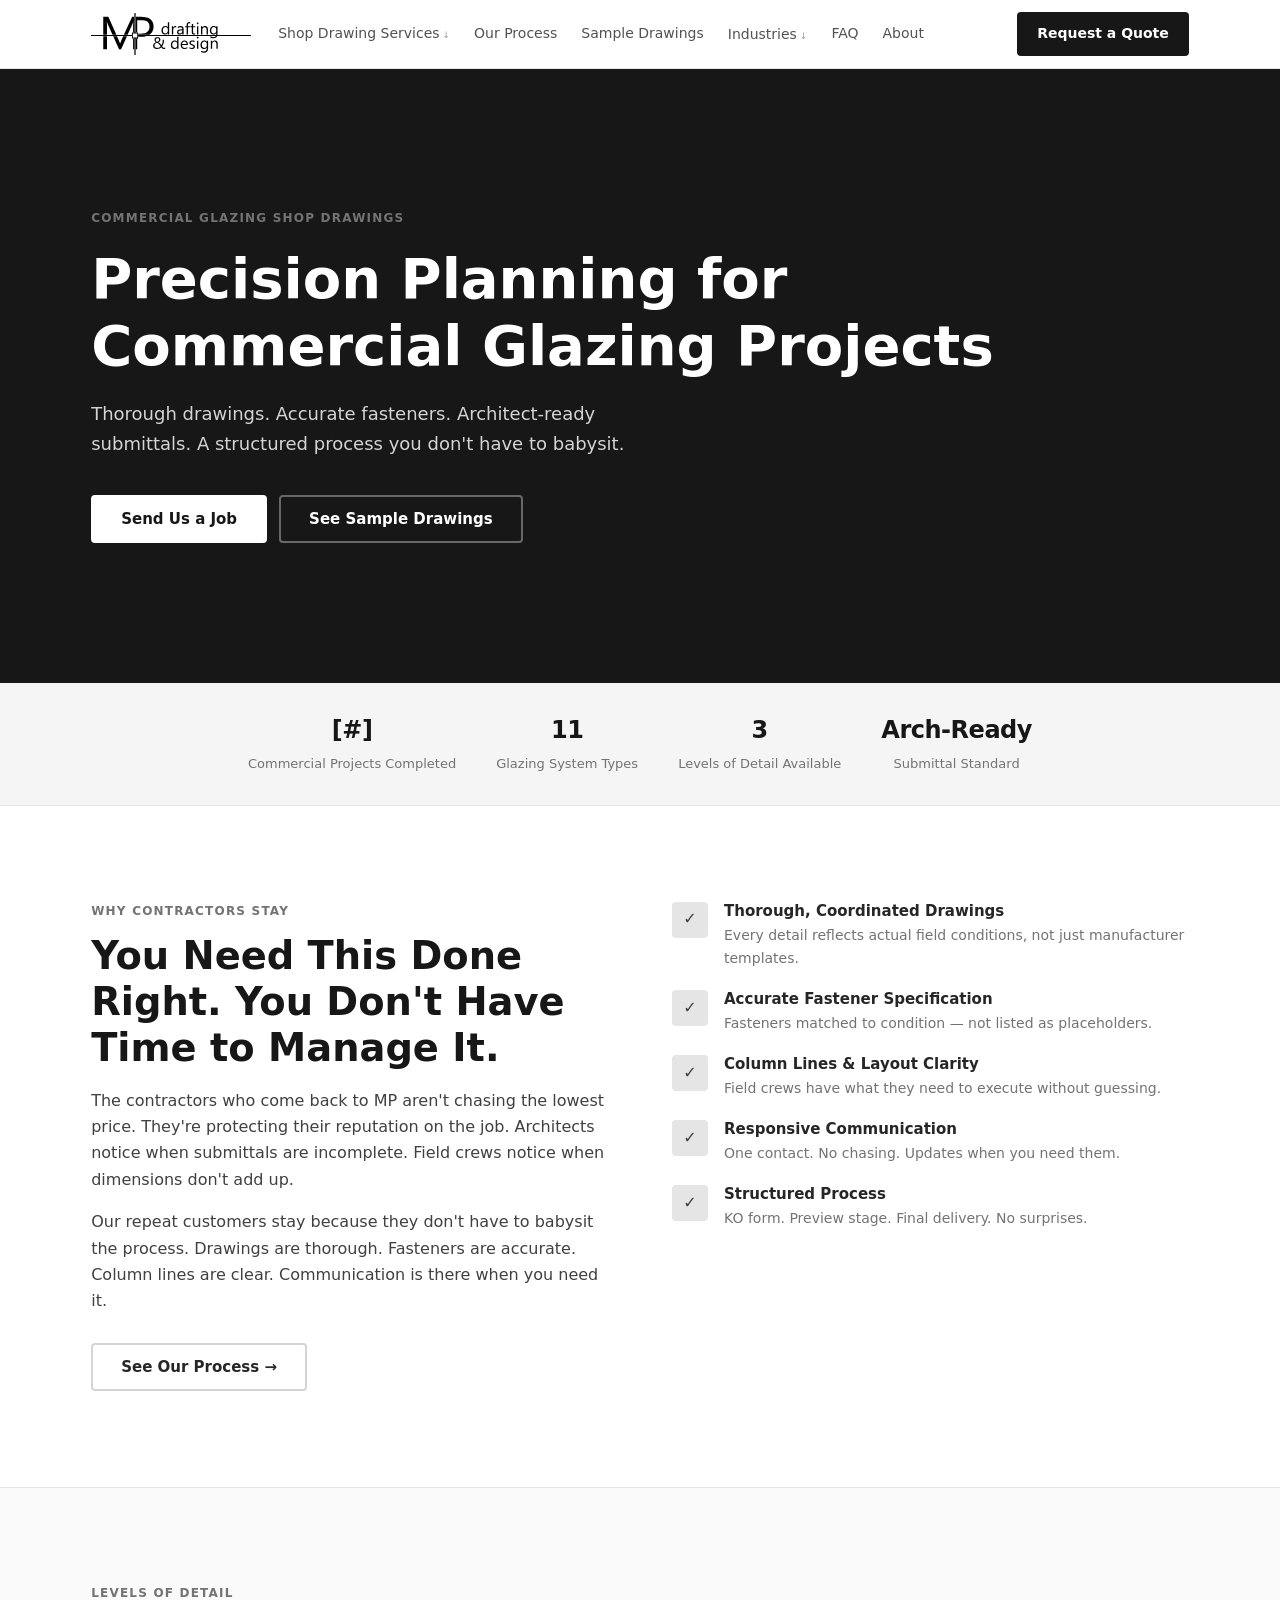
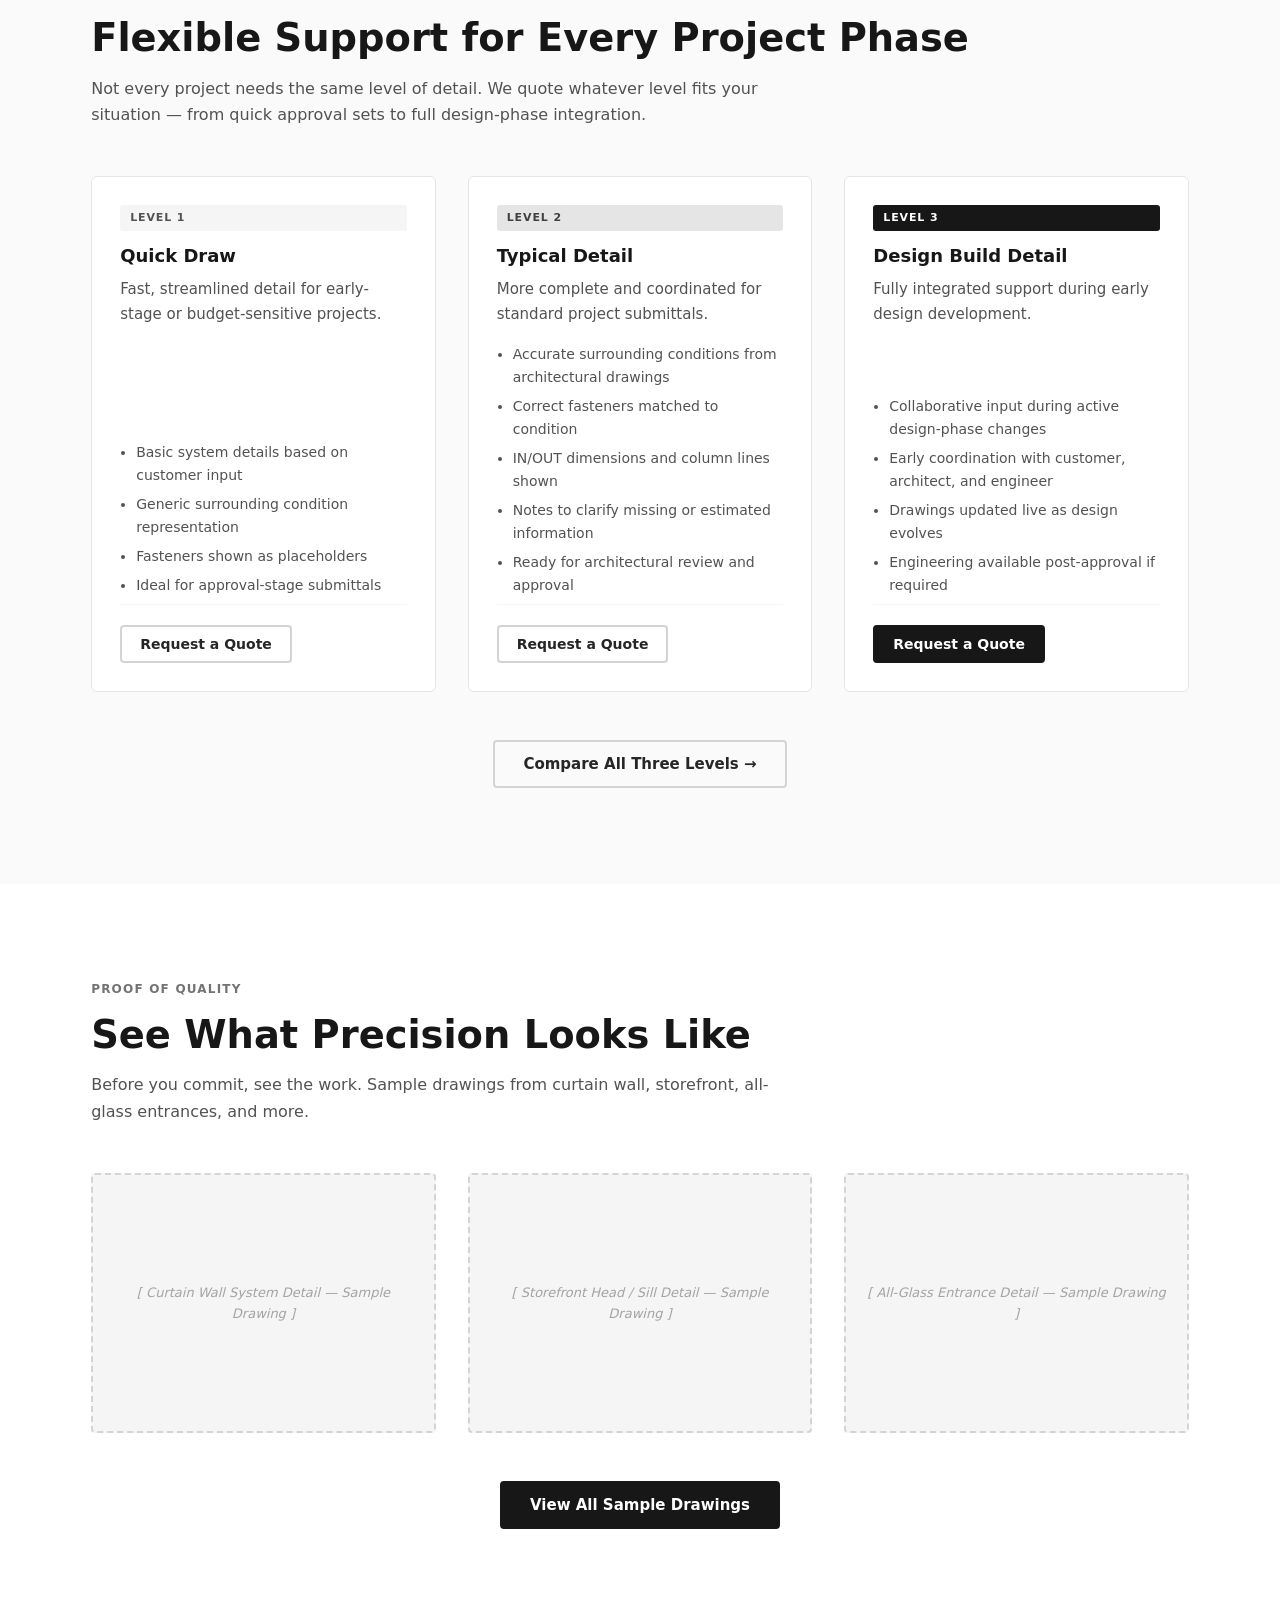
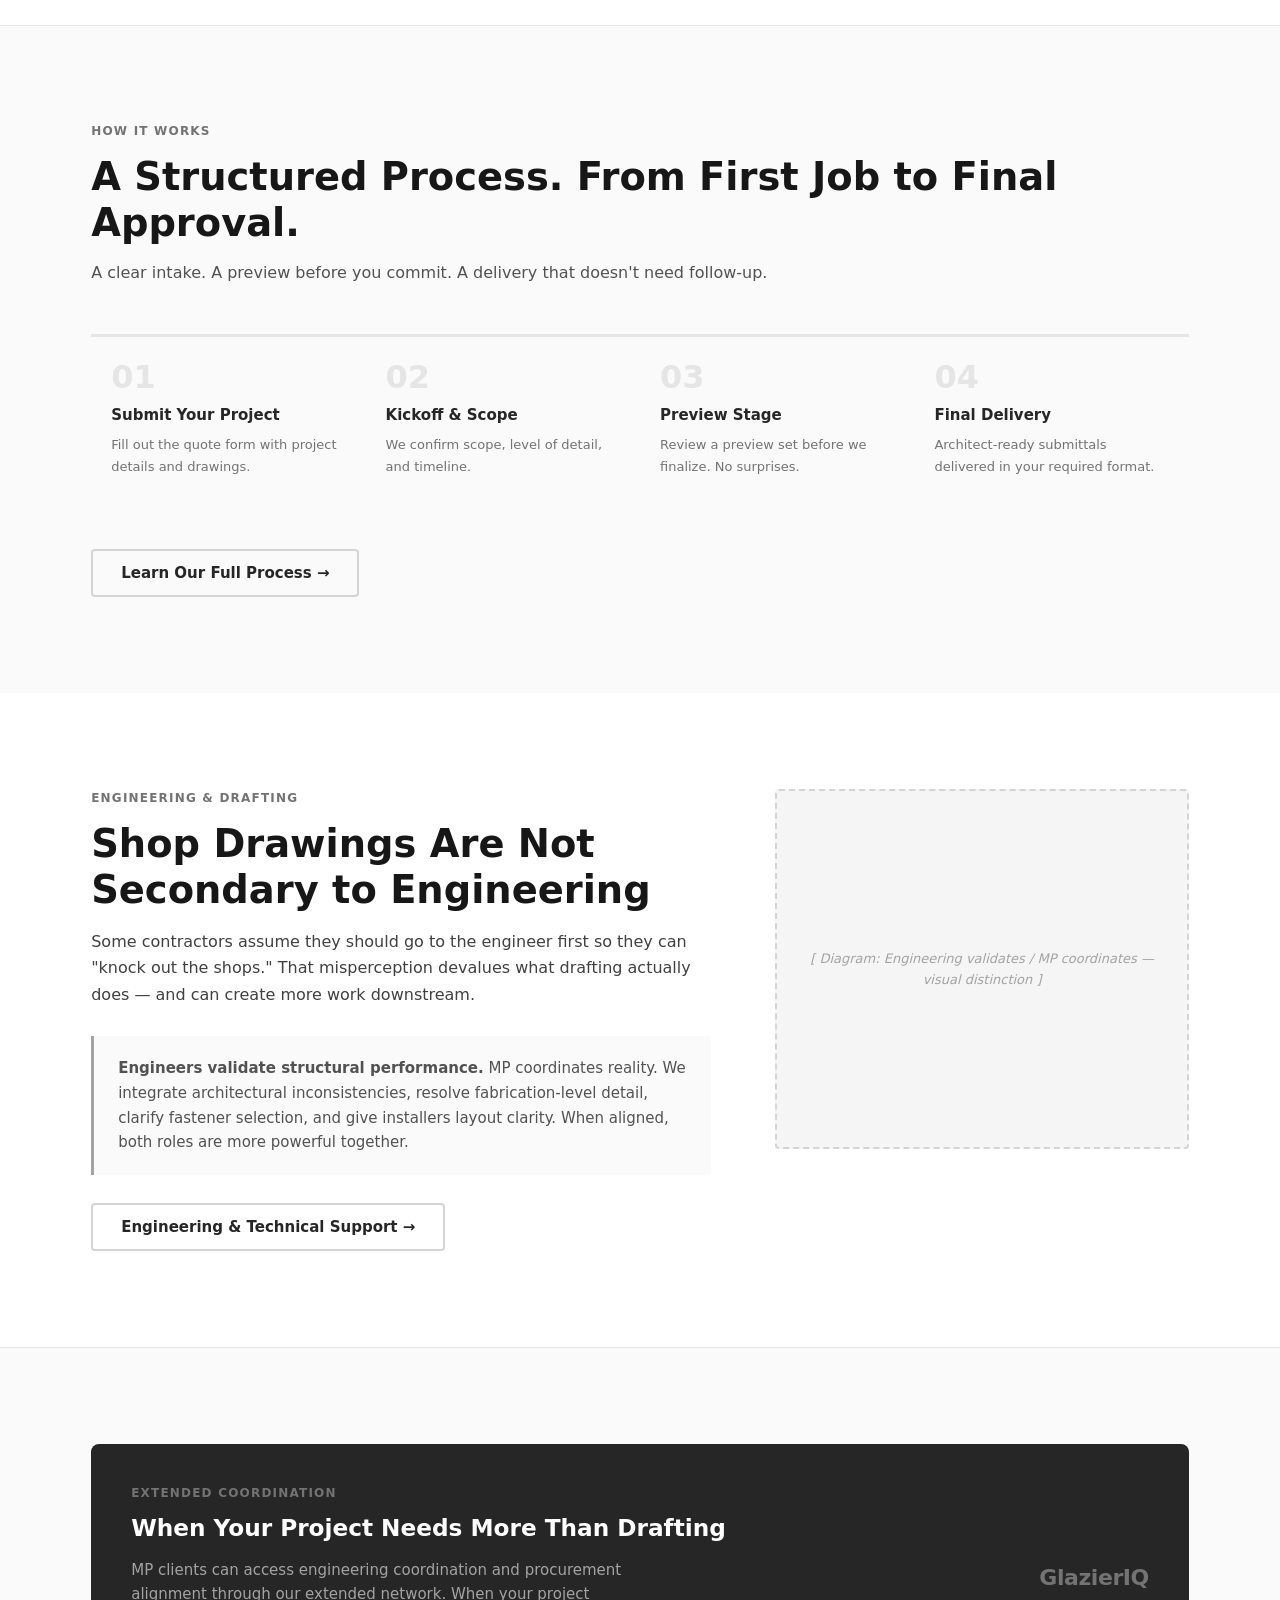
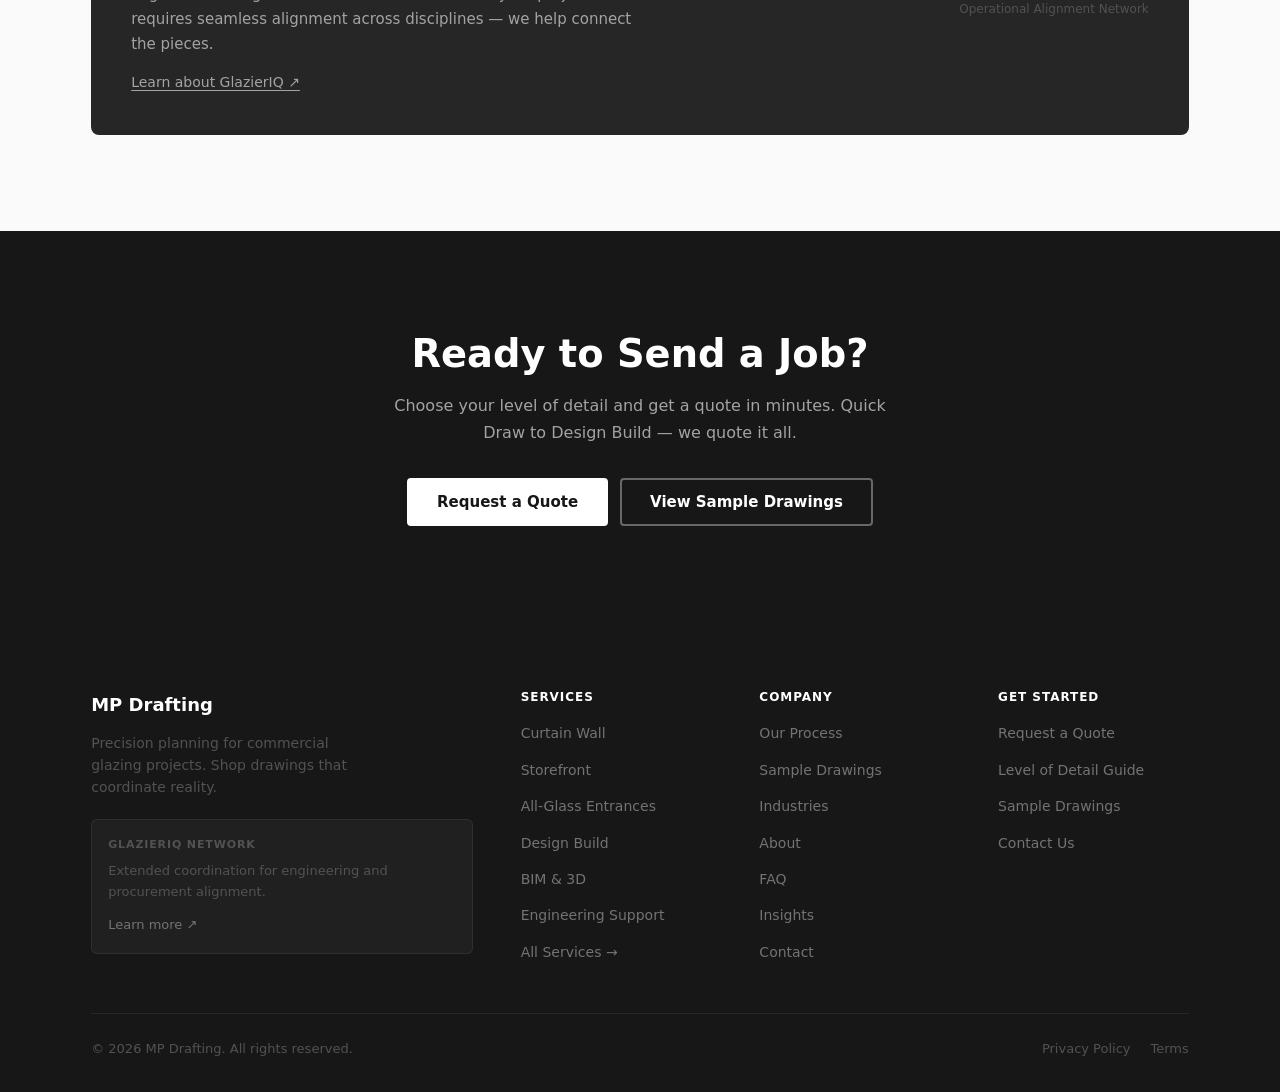
==== mp-drafting/index.html @ 00ccff3a "mp drafting round 1" ====
<!DOCTYPE html>
<html lang="en">
<head>
  <meta charset="UTF-8">
  <meta name="viewport" content="width=device-width, initial-scale=1.0">
  <title>MP Drafting — Precision Planning for Commercial Glazing Projects</title>
  <link rel="stylesheet" href="css/wireframe.css">
</head>
<body>

<div id="nav"></div>

<!-- ═══════════════════════════════════════════
     HERO
═══════════════════════════════════════════ -->
<section class="hero">
  <div class="container">
    <div class="label">Commercial Glazing Shop Drawings</div>
    <h1>Precision Planning for<br>Commercial Glazing Projects</h1>
    <p class="hero-sub">Thorough drawings. Accurate fasteners. Architect-ready submittals. A structured process you don't have to babysit.</p>
    <div class="btn-group">
      <a href="request-quote/" class="btn btn--white">Send Us a Job</a>
      <a href="sample-drawings/" class="btn btn--ghost">See Sample Drawings</a>
    </div>
  </div>
</section>

<!-- ═══════════════════════════════════════════
     TRUST STRIP
═══════════════════════════════════════════ -->
<div class="trust-strip">
  <div class="container">
    <div class="trust-items">
      <div class="trust-item">
        <span class="trust-item-value">[#]</span>
        <span class="trust-item-label">Commercial Projects Completed</span>
      </div>
      <div class="trust-item">
        <span class="trust-item-value">11</span>
        <span class="trust-item-label">Glazing System Types</span>
      </div>
      <div class="trust-item">
        <span class="trust-item-value">3</span>
        <span class="trust-item-label">Levels of Detail Available</span>
      </div>
      <div class="trust-item">
        <span class="trust-item-value">Arch-Ready</span>
        <span class="trust-item-label">Submittal Standard</span>
      </div>
    </div>
  </div>
</div>

<!-- ═══════════════════════════════════════════
     PROBLEM / SOLUTION
═══════════════════════════════════════════ -->
<section class="section">
  <div class="container">
    <div class="split">
      <div>
        <div class="label">Why Contractors Stay</div>
        <h2 style="margin-top:12px;">You Need This Done Right. You Don't Have Time to Manage It.</h2>
        <p class="mt-sm">The contractors who come back to MP aren't chasing the lowest price. They're protecting their reputation on the job. Architects notice when submittals are incomplete. Field crews notice when dimensions don't add up.</p>
        <p class="mt-sm">Our repeat customers stay because they don't have to babysit the process. Drawings are thorough. Fasteners are accurate. Column lines are clear. Communication is there when you need it.</p>
        <a href="our-process/" class="btn btn--secondary mt-md">See Our Process →</a>
      </div>
      <div>
        <div class="feature-list">
          <div class="feature-item">
            <div class="feature-icon">✓</div>
            <div class="feature-text">
              <h4>Thorough, Coordinated Drawings</h4>
              <p>Every detail reflects actual field conditions, not just manufacturer templates.</p>
            </div>
          </div>
          <div class="feature-item">
            <div class="feature-icon">✓</div>
            <div class="feature-text">
              <h4>Accurate Fastener Specification</h4>
              <p>Fasteners matched to condition — not listed as placeholders.</p>
            </div>
          </div>
          <div class="feature-item">
            <div class="feature-icon">✓</div>
            <div class="feature-text">
              <h4>Column Lines &amp; Layout Clarity</h4>
              <p>Field crews have what they need to execute without guessing.</p>
            </div>
          </div>
          <div class="feature-item">
            <div class="feature-icon">✓</div>
            <div class="feature-text">
              <h4>Responsive Communication</h4>
              <p>One contact. No chasing. Updates when you need them.</p>
            </div>
          </div>
          <div class="feature-item">
            <div class="feature-icon">✓</div>
            <div class="feature-text">
              <h4>Structured Process</h4>
              <p>KO form. Preview stage. Final delivery. No surprises.</p>
            </div>
          </div>
        </div>
      </div>
    </div>
  </div>
</section>

<div class="divider"></div>

<!-- ═══════════════════════════════════════════
     THREE LEVELS OF DETAIL
═══════════════════════════════════════════ -->
<section class="section section--gray">
  <div class="container">
    <div class="section-header">
      <div class="label">Levels of Detail</div>
      <h2>Flexible Support for Every Project Phase</h2>
      <p>Not every project needs the same level of detail. We quote whatever level fits your situation — from quick approval sets to full design-phase integration.</p>
    </div>
    <div class="grid grid--3">

      <div class="card">
        <div class="card-badge card-badge--l1">Level 1</div>
        <h3>Quick Draw</h3>
        <p>Fast, streamlined detail for early-stage or budget-sensitive projects.</p>
        <ul>
          <li>Basic system details based on customer input</li>
          <li>Generic surrounding condition representation</li>
          <li>Fasteners shown as placeholders</li>
          <li>Ideal for approval-stage submittals</li>
        </ul>
        <div class="card-footer">
          <a href="request-quote/" class="btn btn--secondary btn--sm">Request a Quote</a>
        </div>
      </div>

      <div class="card">
        <div class="card-badge card-badge--l2">Level 2</div>
        <h3>Typical Detail</h3>
        <p>More complete and coordinated for standard project submittals.</p>
        <ul>
          <li>Accurate surrounding conditions from architectural drawings</li>
          <li>Correct fasteners matched to condition</li>
          <li>IN/OUT dimensions and column lines shown</li>
          <li>Notes to clarify missing or estimated information</li>
          <li>Ready for architectural review and approval</li>
        </ul>
        <div class="card-footer">
          <a href="request-quote/" class="btn btn--secondary btn--sm">Request a Quote</a>
        </div>
      </div>

      <div class="card">
        <div class="card-badge card-badge--l3">Level 3</div>
        <h3>Design Build Detail</h3>
        <p>Fully integrated support during early design development.</p>
        <ul>
          <li>Collaborative input during active design-phase changes</li>
          <li>Early coordination with customer, architect, and engineer</li>
          <li>Drawings updated live as design evolves</li>
          <li>Engineering available post-approval if required</li>
        </ul>
        <div class="card-footer">
          <a href="request-quote/" class="btn btn--primary btn--sm">Request a Quote</a>
        </div>
      </div>

    </div>
    <div class="text-center mt-lg">
      <a href="shop-drawing-services/level-of-detail-options/" class="btn btn--secondary">Compare All Three Levels →</a>
    </div>
  </div>
</section>

<!-- ═══════════════════════════════════════════
     SAMPLE DRAWINGS TEASER
═══════════════════════════════════════════ -->
<section class="section">
  <div class="container">
    <div class="section-header">
      <div class="label">Proof of Quality</div>
      <h2>See What Precision Looks Like</h2>
      <p>Before you commit, see the work. Sample drawings from curtain wall, storefront, all-glass entrances, and more.</p>
    </div>
    <div class="grid grid--3">
      <div class="placeholder placeholder--md">[ Curtain Wall System Detail — Sample Drawing ]</div>
      <div class="placeholder placeholder--md">[ Storefront Head / Sill Detail — Sample Drawing ]</div>
      <div class="placeholder placeholder--md">[ All-Glass Entrance Detail — Sample Drawing ]</div>
    </div>
    <div class="text-center mt-lg">
      <a href="sample-drawings/" class="btn btn--primary">View All Sample Drawings</a>
    </div>
  </div>
</section>

<div class="divider"></div>

<!-- ═══════════════════════════════════════════
     OUR PROCESS TEASER
═══════════════════════════════════════════ -->
<section class="section section--gray">
  <div class="container">
    <div class="section-header">
      <div class="label">How It Works</div>
      <h2>A Structured Process. From First Job to Final Approval.</h2>
      <p>A clear intake. A preview before you commit. A delivery that doesn't need follow-up.</p>
    </div>
    <div class="process-steps">
      <div class="process-step">
        <div class="step-number">01</div>
        <div class="step-title">Submit Your Project</div>
        <div class="step-desc">Fill out the quote form with project details and drawings.</div>
      </div>
      <div class="process-step">
        <div class="step-number">02</div>
        <div class="step-title">Kickoff &amp; Scope</div>
        <div class="step-desc">We confirm scope, level of detail, and timeline.</div>
      </div>
      <div class="process-step">
        <div class="step-number">03</div>
        <div class="step-title">Preview Stage</div>
        <div class="step-desc">Review a preview set before we finalize. No surprises.</div>
      </div>
      <div class="process-step">
        <div class="step-number">04</div>
        <div class="step-title">Final Delivery</div>
        <div class="step-desc">Architect-ready submittals delivered in your required format.</div>
      </div>
    </div>
    <div class="mt-lg">
      <a href="our-process/" class="btn btn--secondary">Learn Our Full Process →</a>
    </div>
  </div>
</section>

<!-- ═══════════════════════════════════════════
     ENGINEERING POSITIONING
═══════════════════════════════════════════ -->
<section class="section">
  <div class="container">
    <div class="split split--60">
      <div>
        <div class="label">Engineering &amp; Drafting</div>
        <h2 style="margin-top:12px;">Shop Drawings Are Not Secondary to Engineering</h2>
        <p class="mt-sm">Some contractors assume they should go to the engineer first so they can "knock out the shops." That misperception devalues what drafting actually does — and can create more work downstream.</p>
        <div class="highlight-box mt-md">
          <p><strong>Engineers validate structural performance.</strong> MP coordinates reality. We integrate architectural inconsistencies, resolve fabrication-level detail, clarify fastener selection, and give installers layout clarity. When aligned, both roles are more powerful together.</p>
        </div>
        <a href="shop-drawing-services/engineering-technical-support/" class="btn btn--secondary mt-md">Engineering &amp; Technical Support →</a>
      </div>
      <div>
        <div class="placeholder placeholder--lg">[ Diagram: Engineering validates / MP coordinates — visual distinction ]</div>
      </div>
    </div>
  </div>
</section>

<div class="divider"></div>

<!-- ═══════════════════════════════════════════
     GLAZIERIQ MENTION
═══════════════════════════════════════════ -->
<section class="section section--gray">
  <div class="container">
    <div class="glazieriq-block">
      <div>
        <div class="label" style="color:var(--gray-500);">Extended Coordination</div>
        <h3 style="margin-top:10px;">When Your Project Needs More Than Drafting</h3>
        <p class="mt-sm">MP clients can access engineering coordination and procurement alignment through our extended network. When your project requires seamless alignment across disciplines — we help connect the pieces.</p>
        <a href="#" class="glazieriq-link">Learn about GlazierIQ ↗</a>
      </div>
      <div class="glazieriq-label">
        <div class="giq-name">GlazierIQ</div>
        <div class="giq-sub">Operational Alignment Network</div>
      </div>
    </div>
  </div>
</section>

<!-- ═══════════════════════════════════════════
     FINAL CTA
═══════════════════════════════════════════ -->
<section class="cta-banner">
  <div class="container">
    <h2>Ready to Send a Job?</h2>
    <p>Choose your level of detail and get a quote in minutes. Quick Draw to Design Build — we quote it all.</p>
    <div class="btn-group">
      <a href="request-quote/" class="btn btn--white">Request a Quote</a>
      <a href="sample-drawings/" class="btn btn--ghost">View Sample Drawings</a>
    </div>
  </div>
</section>

<div id="footer"></div>

<script>window.MP_BASE = './';</script>
<script src="js/components.js"></script>
<script src="js/main.js"></script>
</body>
</html>
---- mp-drafting/css/wireframe.css ----
/* ============================================================
   MP Drafting — Grayscale Wireframe Stylesheet
   ============================================================ */

:root {
  --gray-50:  #fafafa;
  --gray-100: #f5f5f5;
  --gray-200: #e5e5e5;
  --gray-300: #d4d4d4;
  --gray-400: #a3a3a3;
  --gray-500: #737373;
  --gray-600: #525252;
  --gray-700: #404040;
  --gray-800: #262626;
  --gray-900: #171717;
  --white:    #ffffff;

  --font: system-ui, -apple-system, 'Segoe UI', Helvetica, Arial, sans-serif;
  --max-w: 1200px;
  --gap: 32px;
  --section-y: clamp(56px, 8vw, 96px);
  --container-x: clamp(24px, 4vw, 80px);
}

/* Reset */
*, *::before, *::after { box-sizing: border-box; margin: 0; padding: 0; }
html { scroll-behavior: smooth; font-size: 16px; }
body { font-family: var(--font); color: var(--gray-700); background: var(--white); line-height: 1.65; }
img  { max-width: 100%; display: block; }
a    { color: inherit; text-decoration: none; }
ul   { list-style: none; }
button, input, textarea, select { font: inherit; }

/* Typography */
h1, h2, h3, h4, h5 { color: var(--gray-900); font-weight: 700; line-height: 1.2; }
h1 { font-size: clamp(2rem, 4.5vw, 3.5rem); }
h2 { font-size: clamp(1.5rem, 3vw, 2.5rem); }
h3 { font-size: clamp(1.1rem, 2vw, 1.45rem); }
h4 { font-size: 1.0625rem; }
h5 { font-size: 0.9375rem; }
p  { max-width: 68ch; }

.label {
  font-size: 0.75rem;
  font-weight: 700;
  letter-spacing: 0.1em;
  text-transform: uppercase;
  color: var(--gray-500);
  display: block;
}

/* Layout */
.container {
  max-width: var(--max-w);
  margin: 0 auto;
  padding: 0 var(--container-x);
}
.section       { padding: var(--section-y) 0; }
.section--gray { background: var(--gray-50); }
.section--mid  { background: var(--gray-100); }
.section--dark { background: var(--gray-900); }
.section--dark h1,
.section--dark h2,
.section--dark h3 { color: var(--white); }
.section--dark p   { color: var(--gray-300); }
.section--dark .label { color: var(--gray-500); }

/* Grid */
.grid    { display: grid; gap: var(--gap); }
.grid--2 { grid-template-columns: repeat(2, 1fr); }
.grid--3 { grid-template-columns: repeat(3, 1fr); }
.grid--4 { grid-template-columns: repeat(4, 1fr); }
.grid--auto { grid-template-columns: repeat(auto-fit, minmax(260px, 1fr)); }

@media (max-width: 900px) {
  .grid--3 { grid-template-columns: repeat(2, 1fr); }
  .grid--4 { grid-template-columns: repeat(2, 1fr); }
}
@media (max-width: 580px) {
  .grid--2, .grid--3, .grid--4 { grid-template-columns: 1fr; }
}

/* Spacing */
.mt-xs { margin-top: 8px; }
.mt-sm { margin-top: 16px; }
.mt-md { margin-top: 28px; }
.mt-lg { margin-top: 48px; }
.mb-sm { margin-bottom: 16px; }
.mb-md { margin-bottom: 28px; }
.mb-lg { margin-bottom: 48px; }

.section-header { margin-bottom: 48px; }
.section-header .label { margin-bottom: 12px; }
.section-header h2 { margin-bottom: 14px; }
.section-header > p { color: var(--gray-600); }

.text-center { text-align: center; }
.text-center p { margin-left: auto; margin-right: auto; }

.divider { height: 1px; background: var(--gray-200); }

/* Placeholder blocks */
.placeholder {
  background: var(--gray-100);
  border: 2px dashed var(--gray-300);
  border-radius: 4px;
  display: flex;
  align-items: center;
  justify-content: center;
  color: var(--gray-400);
  font-size: 0.8125rem;
  font-style: italic;
  text-align: center;
  padding: 20px;
}
.placeholder--xs { height: 120px; }
.placeholder--sm { height: 180px; }
.placeholder--md { height: 260px; }
.placeholder--lg { height: 360px; }
.placeholder--xl { height: 460px; }

/* Wireframe annotation */
.wf-note {
  display: inline-block;
  font-size: 0.6875rem;
  background: #fffbeb;
  border: 1px solid #fcd34d;
  color: #92400e;
  padding: 2px 8px;
  border-radius: 3px;
  font-style: italic;
  margin-bottom: 10px;
}

/* ── Navigation ── */
.site-nav {
  position: sticky;
  top: 0;
  z-index: 100;
  background: var(--white);
  border-bottom: 1px solid var(--gray-200);
}
.nav-inner {
  max-width: var(--max-w);
  margin: 0 auto;
  padding: 0 var(--container-x);
  height: 68px;
  display: flex;
  align-items: center;
  justify-content: space-between;
  gap: 16px;
}
.nav-logo {
  font-size: 1.125rem;
  font-weight: 700;
  color: var(--gray-900);
  letter-spacing: -0.02em;
  white-space: nowrap;
  flex-shrink: 0;

  img {
    width: 160px;
  }
}
.nav-logo span { color: var(--gray-400); font-weight: 400; }

.nav-center { display: flex; align-items: center; gap: 2px; flex: 1; }

.nav-link {
  font-size: 0.875rem;
  font-weight: 500;
  color: var(--gray-600);
  padding: 8px 11px;
  border-radius: 4px;
  white-space: nowrap;
  transition: background 0.15s, color 0.15s;
}
.nav-link:hover { background: var(--gray-100); color: var(--gray-900); }

.dropdown-wrapper { position: relative; }
.dropdown-wrapper > .nav-link::after { content: ' ↓'; font-size: 0.65em; opacity: 0.55; }

.dropdown {
  display: none;
  position: absolute;
  top: calc(100% + 4px);
  left: 0;
  background: var(--white);
  border: 1px solid var(--gray-200);
  border-radius: 6px;
  box-shadow: 0 8px 24px rgba(0,0,0,0.10);
  min-width: 240px;
  padding: 8px;
  z-index: 200;
}
.dropdown a {
  display: block;
  padding: 9px 12px;
  font-size: 0.875rem;
  color: var(--gray-600);
  border-radius: 4px;
  transition: background 0.1s, color 0.1s;
}
.dropdown a:hover { background: var(--gray-50); color: var(--gray-900); }
.dropdown-wrapper:hover .dropdown { display: block; }

/* ── Mega Menu (Shop Drawing Services) ── */
/* align-self: stretch fills the full 68px nav height so the cursor
   stays inside .mega-wrapper all the way to the nav's bottom edge,
   leaving no gap between wrapper and the fixed mega menu below it. */
.mega-wrapper {
  position: static;
  align-self: stretch;
  display: flex;
  align-items: center;
}
.mega-wrapper > .nav-link::after { content: ' ↓'; font-size: 0.65em; opacity: 0.55; }

.mega-menu {
  display: none;
  position: fixed;
  top: 68px;
  left: 0;
  right: 0;
  background: var(--white);
  border-top: 1px solid var(--gray-200);
  border-bottom: 1px solid var(--gray-200);
  box-shadow: 0 12px 40px rgba(0,0,0,0.10);
  z-index: 200;
  padding: 32px 0;
}
.mega-menu.open { display: block; }

.mega-grid {
  display: grid;
  grid-template-columns: 1fr 1fr 260px;
  gap: 40px;
  align-items: start;
}

.mega-col-label {
  font-size: 0.6875rem;
  font-weight: 700;
  letter-spacing: 0.1em;
  text-transform: uppercase;
  color: var(--gray-400);
  margin-bottom: 12px;
  display: block;
}

.mega-col a {
  display: flex;
  align-items: center;
  gap: 8px;
  padding: 9px 0;
  font-size: 0.9rem;
  color: var(--gray-700);
  border-bottom: 1px solid var(--gray-100);
  transition: color 0.15s;
}
.mega-col a:last-child { border-bottom: none; }
.mega-col a:hover { color: var(--gray-900); }
.mega-col a::before {
  content: '→';
  font-size: 0.7rem;
  color: var(--gray-300);
  flex-shrink: 0;
  transition: color 0.15s, transform 0.15s;
}
.mega-col a:hover::before { color: var(--gray-600); transform: translateX(2px); }

.mega-panel-inner {
  background: var(--gray-900);
  border-radius: 6px;
  padding: 24px;
}
.mega-panel-inner .mega-col-label { color: var(--gray-600); }
.mega-panel-inner h4 { color: var(--white); font-size: 1rem; margin-bottom: 8px; }
.mega-panel-inner p  { color: var(--gray-500); font-size: 0.875rem; max-width: none; margin-bottom: 16px; line-height: 1.55; }
.mega-panel-inner a  {
  display: block;
  color: var(--gray-400);
  font-size: 0.875rem;
  padding: 7px 0;
  border-bottom: 1px solid rgba(255,255,255,0.06);
  transition: color 0.15s;
}
.mega-panel-inner a:hover { color: var(--white); }
.mega-panel-cta {
  margin-top: 16px;
  display: block !important;
  background: var(--white) !important;
  color: var(--gray-900) !important;
  border-radius: 4px;
  padding: 10px 16px !important;
  font-weight: 700 !important;
  text-align: center;
  font-size: 0.875rem !important;
  border-bottom: none !important;
}
.mega-panel-cta:hover { background: var(--gray-100) !important; }

.nav-cta {
  font-size: 0.875rem;
  font-weight: 600;
  background: var(--gray-900);
  color: var(--white);
  padding: 10px 20px;
  border-radius: 4px;
  white-space: nowrap;
  flex-shrink: 0;
  transition: background 0.15s;
}
.nav-cta:hover { background: var(--gray-700); }

.nav-hamburger {
  display: none;
  background: none;
  border: none;
  cursor: pointer;
  padding: 8px;
  color: var(--gray-700);
  flex-shrink: 0;
}

.mobile-nav {
  display: none;
  position: fixed;
  top: 68px; left: 0; right: 0; bottom: 0;
  background: var(--white);
  border-top: 1px solid var(--gray-200);
  overflow-y: auto;
  z-index: 99;
  padding: 16px var(--container-x) 40px;
}
.mobile-nav.open { display: block; }
.mobile-nav-section { margin-bottom: 8px; }
.mobile-section-label {
  font-size: 0.6875rem;
  font-weight: 700;
  letter-spacing: 0.08em;
  text-transform: uppercase;
  color: var(--gray-400);
  padding: 16px 0 6px;
  display: block;
}
.mobile-nav a {
  display: block;
  padding: 11px 0;
  font-size: 0.9375rem;
  font-weight: 500;
  color: var(--gray-700);
  border-bottom: 1px solid var(--gray-100);
}
.mobile-nav a:hover { color: var(--gray-900); }
.mobile-nav-cta {
  display: block;
  margin-top: 20px;
  background: var(--gray-900);
  color: var(--white) !important;
  text-align: center;
  padding: 14px 20px !important;
  border-radius: 4px;
  font-weight: 600 !important;
  border-bottom: none !important;
}

@media (max-width: 960px) {
  .nav-center, .nav-cta { display: none; }
  .nav-hamburger { display: block; }
}

/* ── Buttons ── */
.btn {
  display: inline-block;
  font-size: 0.9375rem;
  font-weight: 600;
  padding: 13px 28px;
  border-radius: 4px;
  cursor: pointer;
  border: 2px solid transparent;
  text-align: center;
  transition: background 0.15s, color 0.15s, border-color 0.15s;
  line-height: 1.2;
}
.btn--primary   { background: var(--gray-900); color: var(--white); border-color: var(--gray-900); }
.btn--primary:hover { background: var(--gray-700); border-color: var(--gray-700); }
.btn--secondary { background: transparent; color: var(--gray-800); border-color: var(--gray-300); }
.btn--secondary:hover { border-color: var(--gray-700); color: var(--gray-900); }
.btn--ghost     { background: transparent; color: var(--white); border-color: rgba(255,255,255,0.35); }
.btn--ghost:hover { border-color: var(--white); }
.btn--white     { background: var(--white); color: var(--gray-900); border-color: var(--white); }
.btn--white:hover { background: var(--gray-100); }
.btn--sm        { font-size: 0.875rem; padding: 9px 18px; }
.btn-group      { display: flex; gap: 12px; flex-wrap: wrap; }

/* ── Page Header ── */
.page-header {
  background: var(--gray-900);
  padding: clamp(48px, 8vw, 80px) 0;
}
.page-header .label { color: var(--gray-500); margin-bottom: 12px; }
.page-header h1 { color: var(--white); margin-bottom: 14px; }
.page-header p  { color: var(--gray-400); font-size: 1.0625rem; max-width: 600px; }

/* ── Hero ── */
.hero { background: var(--gray-900); padding: clamp(80px, 12vw, 140px) 0; }
.hero .label    { color: var(--gray-500); margin-bottom: 16px; }
.hero h1        { color: var(--white); margin-bottom: 20px; }
.hero .hero-sub { color: var(--gray-300); font-size: 1.125rem; max-width: 600px; margin-bottom: 36px; }

/* ── Breadcrumb ── */
.breadcrumb-bar {
  background: var(--gray-50);
  border-bottom: 1px solid var(--gray-200);
  padding: 10px 0;
}
.breadcrumb { font-size: 0.8125rem; color: var(--gray-400); display: flex; align-items: center; flex-wrap: wrap; }
.breadcrumb a { color: var(--gray-500); }
.breadcrumb a:hover { color: var(--gray-700); }
.breadcrumb-sep { margin: 0 8px; color: var(--gray-300); }

/* ── Trust Strip ── */
.trust-strip { background: var(--gray-100); border-bottom: 1px solid var(--gray-200); padding: 28px 0; }
.trust-items { display: flex; gap: 40px; flex-wrap: wrap; justify-content: center; }
.trust-item { text-align: center; }
.trust-item-value { font-size: 1.5rem; font-weight: 800; color: var(--gray-900); display: block; letter-spacing: -0.02em; }
.trust-item-label { font-size: 0.8125rem; color: var(--gray-500); }

/* ── Cards ── */
.card {
  background: var(--white);
  border: 1px solid var(--gray-200);
  border-radius: 6px;
  padding: 28px;
  display: flex;
  flex-direction: column;
}
.card-badge {
  display: inline-block;
  font-size: 0.6875rem;
  font-weight: 700;
  letter-spacing: 0.08em;
  text-transform: uppercase;
  padding: 4px 10px;
  border-radius: 3px;
  margin-bottom: 14px;
}
.card-badge--l1 { background: var(--gray-100); color: var(--gray-600); }
.card-badge--l2 { background: var(--gray-200); color: var(--gray-700); }
.card-badge--l3 { background: var(--gray-900); color: var(--white); }

.card h3      { font-size: 1.125rem; margin-bottom: 10px; }
.card > p     { color: var(--gray-600); font-size: 0.9375rem; margin-bottom: 16px; flex: 1; max-width: none; }
.card ul      { color: var(--gray-600); font-size: 0.875rem; padding-left: 16px; list-style: disc; }
.card ul li   { margin-bottom: 6px; }
.card-footer  { margin-top: auto; padding-top: 20px; border-top: 1px solid var(--gray-100); }

/* Service card */
.service-card {
  border: 1px solid var(--gray-200);
  border-radius: 6px;
  overflow: hidden;
  transition: border-color 0.15s, box-shadow 0.15s;
  display: flex;
  flex-direction: column;
}
.service-card:hover { border-color: var(--gray-400); box-shadow: 0 4px 16px rgba(0,0,0,0.07); }
.service-card-img {
  background: var(--gray-100);
  border-bottom: 1px solid var(--gray-200);
  height: 160px;
  display: flex; align-items: center; justify-content: center;
  color: var(--gray-400); font-style: italic; font-size: 0.8125rem;
}
.service-card-body { padding: 20px; flex: 1; display: flex; flex-direction: column; }
.service-card-body h3 { font-size: 1rem; margin-bottom: 8px; }
.service-card-body p  { font-size: 0.875rem; color: var(--gray-500); max-width: none; flex: 1; }
.service-card-link { font-size: 0.875rem; font-weight: 600; color: var(--gray-700); margin-top: 14px; display: inline-block; }
.service-card-link:hover { color: var(--gray-900); }

/* Feature list */
.feature-list { display: flex; flex-direction: column; gap: 20px; }
.feature-item { display: flex; gap: 16px; align-items: flex-start; }
.feature-icon {
  width: 36px; height: 36px;
  background: var(--gray-200); border-radius: 4px;
  flex-shrink: 0; display: flex; align-items: center; justify-content: center;
  font-size: 1rem; color: var(--gray-700);
}
.feature-text h4 { font-size: 0.9375rem; color: var(--gray-800); margin-bottom: 4px; }
.feature-text p  { font-size: 0.875rem; color: var(--gray-500); max-width: none; }

/* Split layout */
.split { display: grid; grid-template-columns: 1fr 1fr; gap: 64px; align-items: start; }
@media (max-width: 768px) { .split { grid-template-columns: 1fr; gap: 40px; } }
.split--60 { grid-template-columns: 1.5fr 1fr; }
@media (max-width: 768px) { .split--60 { grid-template-columns: 1fr; } }

/* Highlight box */
.highlight-box {
  background: var(--gray-50);
  border-left: 3px solid var(--gray-400);
  padding: 20px 24px;
  border-radius: 0 4px 4px 0;
}
.highlight-box p { color: var(--gray-600); font-size: 0.9375rem; max-width: none; }

/* Process steps (horizontal) */
.process-steps { display: flex; }
.process-step { flex: 1; padding: 24px 20px; border-top: 3px solid var(--gray-200); }
.step-number  { font-size: 2rem; font-weight: 800; color: var(--gray-200); line-height: 1; margin-bottom: 10px; }
.step-title   { font-size: 0.9375rem; font-weight: 700; color: var(--gray-800); margin-bottom: 6px; }
.step-desc    { font-size: 0.8125rem; color: var(--gray-500); max-width: none; }
@media (max-width: 700px) {
  .process-steps { flex-direction: column; }
  .process-step { border-top: none; border-left: 3px solid var(--gray-200); }
}

/* Process timeline (vertical, Our Process page) */
.process-timeline { position: relative; }
.process-block {
  display: grid;
  grid-template-columns: 64px 1fr;
  gap: 28px;
  padding-bottom: 56px;
  position: relative;
}
.process-block:last-child { padding-bottom: 0; }
.process-block::before {
  content: '';
  position: absolute;
  left: 31px; top: 52px; bottom: 0;
  width: 2px; background: var(--gray-200);
}
.process-block:last-child::before { display: none; }
.process-num {
  width: 48px; height: 48px;
  border: 2px solid var(--gray-300); border-radius: 50%;
  display: flex; align-items: center; justify-content: center;
  font-weight: 700; font-size: 0.9375rem;
  color: var(--gray-500); background: var(--white); flex-shrink: 0; margin-top: 2px;
}
.process-content h3  { font-size: 1.125rem; margin-bottom: 10px; }
.process-content p   { color: var(--gray-600); font-size: 0.9375rem; }
.process-content ul  { color: var(--gray-600); font-size: 0.875rem; padding-left: 18px; list-style: disc; margin-top: 10px; }
.process-content ul li { margin-bottom: 6px; }
.process-callout {
  background: var(--gray-50);
  border: 1px solid var(--gray-200);
  border-radius: 6px;
  padding: 16px 20px;
  margin-top: 14px;
  font-size: 0.875rem;
  color: var(--gray-600);
}

/* Anchor nav (Our Process) */
.anchor-nav {
  position: sticky; top: 68px;
  background: var(--white); border-bottom: 1px solid var(--gray-200);
  z-index: 50; overflow-x: auto;
}
.anchor-nav-inner {
  max-width: var(--max-w); margin: 0 auto; padding: 0 var(--container-x);
  display: flex; white-space: nowrap;
}
.anchor-nav a {
  display: inline-block; padding: 14px 18px;
  font-size: 0.875rem; font-weight: 500;
  color: var(--gray-500); border-bottom: 2px solid transparent;
  transition: color 0.15s, border-color 0.15s;
}
.anchor-nav a:hover { color: var(--gray-800); border-bottom-color: var(--gray-300); }

/* FAQ */
.faq-list { display: flex; flex-direction: column; }
.faq-item { border-bottom: 1px solid var(--gray-200); }
.faq-question {
  width: 100%; background: none; border: none; text-align: left;
  padding: 20px 0; font-size: 1rem; font-weight: 600;
  color: var(--gray-800); cursor: pointer;
  display: flex; justify-content: space-between; align-items: center; gap: 20px;
  transition: color 0.15s;
}
.faq-question:hover { color: var(--gray-900); }
.faq-icon { font-size: 1.25rem; color: var(--gray-400); flex-shrink: 0; transition: transform 0.2s; line-height: 1; }
.faq-item.open .faq-icon { transform: rotate(45deg); }
.faq-answer { display: none; padding-bottom: 22px; color: var(--gray-600); font-size: 0.9375rem; max-width: 72ch; line-height: 1.7; }
.faq-item.open .faq-answer { display: block; }

/* Tabs */
.tab-list { display: flex; gap: 8px; flex-wrap: wrap; margin-bottom: 32px; }
.tab-btn {
  font-size: 0.875rem; font-weight: 600; padding: 8px 18px;
  border: 1.5px solid var(--gray-200); border-radius: 4px;
  background: none; color: var(--gray-500); cursor: pointer; transition: all 0.15s;
}
.tab-btn:hover { border-color: var(--gray-400); color: var(--gray-700); }
.tab-btn.active { background: var(--gray-900); color: var(--white); border-color: var(--gray-900); }

/* Drawing gallery */
.drawing-gallery { display: grid; grid-template-columns: repeat(auto-fill, minmax(260px, 1fr)); gap: 20px; }
.drawing-item    { border: 1px solid var(--gray-200); border-radius: 6px; overflow: hidden; }
.drawing-img     { background: var(--gray-100); height: 200px; display: flex; align-items: center; justify-content: center; color: var(--gray-400); font-style: italic; font-size: 0.8125rem; border-bottom: 1px solid var(--gray-200); }
.drawing-body    { padding: 14px 16px; }
.drawing-title   { font-size: 0.9375rem; font-weight: 600; color: var(--gray-800); margin-bottom: 4px; }
.drawing-type    { font-size: 0.8125rem; color: var(--gray-500); }

/* Forms */
.form-wrap { max-width: 720px; }

.form-progress { display: flex; margin-bottom: 40px; border: 1px solid var(--gray-200); border-radius: 4px; overflow: hidden; }
.form-step-ind {
  flex: 1; padding: 14px 20px; font-size: 0.875rem; font-weight: 600;
  color: var(--gray-400); background: var(--gray-50);
  border-bottom: 3px solid var(--gray-200); text-align: center;
}
.form-step-ind.active { color: var(--gray-900); background: var(--white); border-bottom-color: var(--gray-900); }
.form-step-ind.done   { color: var(--gray-500); border-bottom-color: var(--gray-400); }

.form-group  { margin-bottom: 24px; }
.form-label  { display: block; font-size: 0.875rem; font-weight: 600; color: var(--gray-700); margin-bottom: 8px; }
.form-label .opt { font-weight: 400; color: var(--gray-400); }

.form-input, .form-textarea, .form-select {
  width: 100%; border: 1.5px solid var(--gray-200); border-radius: 4px;
  padding: 12px 14px; font-size: 0.9375rem; color: var(--gray-800);
  background: var(--white); transition: border-color 0.15s; appearance: none;
}
.form-input:focus, .form-textarea:focus, .form-select:focus { outline: none; border-color: var(--gray-600); }
.form-textarea { resize: vertical; min-height: 110px; }

.form-row { display: grid; grid-template-columns: 1fr 1fr; gap: 20px; }
@media (max-width: 560px) { .form-row { grid-template-columns: 1fr; } }

.radio-group { display: flex; gap: 24px; flex-wrap: wrap; }
.radio-opt   { display: flex; align-items: center; gap: 8px; cursor: pointer; font-size: 0.9375rem; }
.radio-opt input { width: 18px; height: 18px; cursor: pointer; accent-color: var(--gray-800); }

.file-upload {
  border: 2px dashed var(--gray-300); border-radius: 4px;
  padding: 32px; text-align: center; cursor: pointer;
  transition: border-color 0.15s, background 0.15s;
  color: var(--gray-500); font-size: 0.9375rem;
}
.file-upload:hover { border-color: var(--gray-500); background: var(--gray-50); }
.file-upload-hint { font-size: 0.8125rem; color: var(--gray-400); margin-top: 6px; }

/* Level selection */
.level-cards { display: grid; grid-template-columns: repeat(3, 1fr); gap: 14px; margin-bottom: 32px; }
@media (max-width: 680px) { .level-cards { grid-template-columns: 1fr; } }
.level-card {
  border: 2px solid var(--gray-200); border-radius: 6px;
  padding: 20px; cursor: pointer;
  transition: border-color 0.15s, background 0.15s; position: relative;
}
.level-card:hover { border-color: var(--gray-400); }
.level-card.selected { border-color: var(--gray-900); background: var(--gray-50); }
.level-card input[type="radio"] { position: absolute; opacity: 0; pointer-events: none; }
.level-card-name { font-weight: 700; color: var(--gray-900); font-size: 0.9375rem; margin-bottom: 6px; }
.level-card-desc { font-size: 0.8125rem; color: var(--gray-500); line-height: 1.5; }

#design-build-fields { display: none; }

/* Review box */
.review-box { background: var(--gray-50); border: 1px solid var(--gray-200); border-radius: 6px; padding: 24px; margin-bottom: 28px; }
.review-box h4  { font-size: 0.9375rem; margin-bottom: 12px; color: var(--gray-800); }
.review-row     { display: flex; gap: 16px; font-size: 0.875rem; margin-bottom: 8px; }
.review-key     { color: var(--gray-500); width: 140px; flex-shrink: 0; }
.review-val     { color: var(--gray-700); }

/* GlazierIQ block */
.glazieriq-block {
  background: var(--gray-800); border-radius: 8px; padding: 40px;
  display: flex; justify-content: space-between; align-items: center; gap: 40px; flex-wrap: wrap;
}
.glazieriq-block h3   { color: var(--white); margin-bottom: 10px; }
.glazieriq-block p    { color: var(--gray-400); font-size: 0.9375rem; max-width: 520px; }
.glazieriq-label      { text-align: right; flex-shrink: 0; }
.glazieriq-label .giq-name { font-size: 1.375rem; font-weight: 700; color: var(--gray-500); letter-spacing: -0.02em; }
.glazieriq-label .giq-sub  { font-size: 0.75rem; color: var(--gray-600); margin-top: 4px; }
.glazieriq-link {
  color: var(--gray-400); font-size: 0.875rem;
  text-decoration: underline; text-underline-offset: 3px;
  margin-top: 14px; display: inline-block;
}
.glazieriq-link:hover { color: var(--gray-200); }

/* CTA Banner */
.cta-banner { background: var(--gray-900); padding: clamp(64px, 8vw, 100px) 0; text-align: center; }
.cta-banner h2 { color: var(--white); margin-bottom: 16px; }
.cta-banner p  { color: var(--gray-400); max-width: 520px; margin: 0 auto 32px; }
.cta-banner .btn-group { justify-content: center; }

/* Comparison table */
.comparison-table { width: 100%; border-collapse: collapse; }
.comparison-table thead th {
  text-align: left; padding: 12px 16px;
  font-size: 0.8125rem; font-weight: 700; text-transform: uppercase; letter-spacing: 0.06em;
  color: var(--gray-500); border-bottom: 2px solid var(--gray-200); background: var(--gray-50);
}
.comparison-table thead th:not(:first-child) { text-align: center; }
.comparison-table td { padding: 14px 16px; font-size: 0.9375rem; color: var(--gray-600); border-bottom: 1px solid var(--gray-100); }
.comparison-table td:not(:first-child) { text-align: center; }
.comparison-table tr:last-child td { border-bottom: none; }
.check { color: var(--gray-800); font-weight: 700; }
.dash  { color: var(--gray-300); }

/* Industry card */
.industry-card {
  border: 1px solid var(--gray-200); border-radius: 6px; overflow: hidden;
  transition: border-color 0.15s, box-shadow 0.15s; display: block;
}
.industry-card:hover { border-color: var(--gray-400); box-shadow: 0 4px 16px rgba(0,0,0,0.07); }
.industry-card-img  { background: var(--gray-100); height: 180px; display: flex; align-items: center; justify-content: center; color: var(--gray-400); font-style: italic; font-size: 0.8125rem; border-bottom: 1px solid var(--gray-200); }
.industry-card-body { padding: 20px; }
.industry-card-body h3 { font-size: 1rem; color: var(--gray-900); margin-bottom: 6px; }
.industry-card-body p  { font-size: 0.875rem; color: var(--gray-500); max-width: none; }
.industry-card-link    { font-size: 0.875rem; font-weight: 600; color: var(--gray-600); margin-top: 10px; display: inline-block; }

/* Footer */
.site-footer { background: var(--gray-900); color: var(--gray-400); padding: 64px 0 32px; }
.footer-grid { display: grid; grid-template-columns: 2fr 1fr 1fr 1fr; gap: 48px; margin-bottom: 48px; }
@media (max-width: 900px) { .footer-grid { grid-template-columns: 1fr 1fr; } }
@media (max-width: 480px) { .footer-grid { grid-template-columns: 1fr; } }

.footer-logo    { font-size: 1.125rem; font-weight: 700; color: var(--white); margin-bottom: 12px; }
.footer-tagline { font-size: 0.875rem; color: var(--gray-600); max-width: 260px; line-height: 1.6; }

.footer-col h5 { color: var(--white); font-size: 0.75rem; font-weight: 700; letter-spacing: 0.08em; text-transform: uppercase; margin-bottom: 16px; }
.footer-col ul { display: flex; flex-direction: column; gap: 10px; }
.footer-col ul a { font-size: 0.875rem; color: var(--gray-500); transition: color 0.15s; }
.footer-col ul a:hover { color: var(--gray-200); }

.footer-giq {
  background: rgba(255,255,255,0.04); border: 1px solid rgba(255,255,255,0.07);
  border-radius: 6px; padding: 16px; margin-top: 20px;
}
.footer-giq-label { font-size: 0.6875rem; font-weight: 700; letter-spacing: 0.08em; text-transform: uppercase; color: var(--gray-600); margin-bottom: 6px; }
.footer-giq p { font-size: 0.8125rem; color: var(--gray-600); max-width: none; margin-bottom: 8px; }
.footer-giq a { font-size: 0.8125rem; color: var(--gray-500); }
.footer-giq a:hover { color: var(--gray-300); }

.footer-bottom {
  border-top: 1px solid rgba(255,255,255,0.07); padding-top: 24px;
  display: flex; justify-content: space-between; align-items: center; flex-wrap: wrap; gap: 12px;
  font-size: 0.8125rem; color: var(--gray-600);
}
.footer-legal { display: flex; gap: 20px; }
.footer-legal a { color: var(--gray-600); transition: color 0.15s; }
.footer-legal a:hover { color: var(--gray-400); }
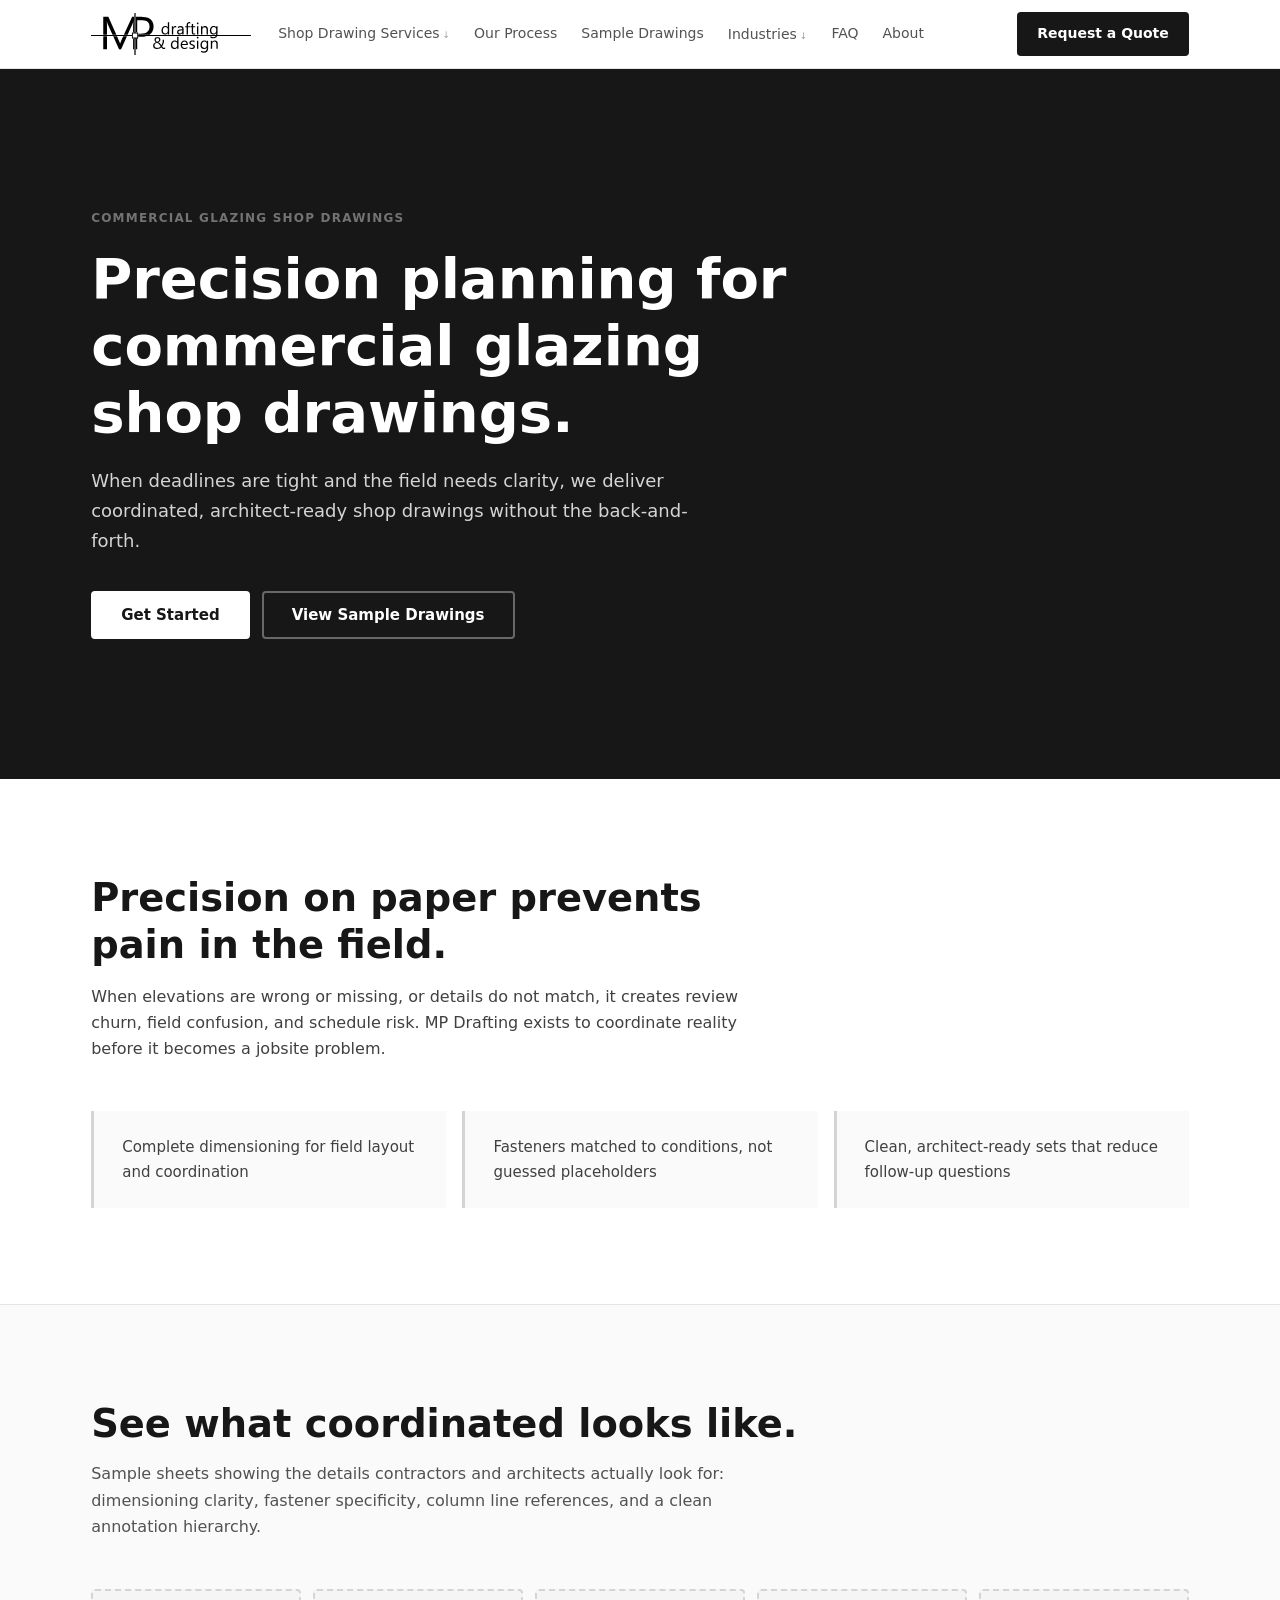
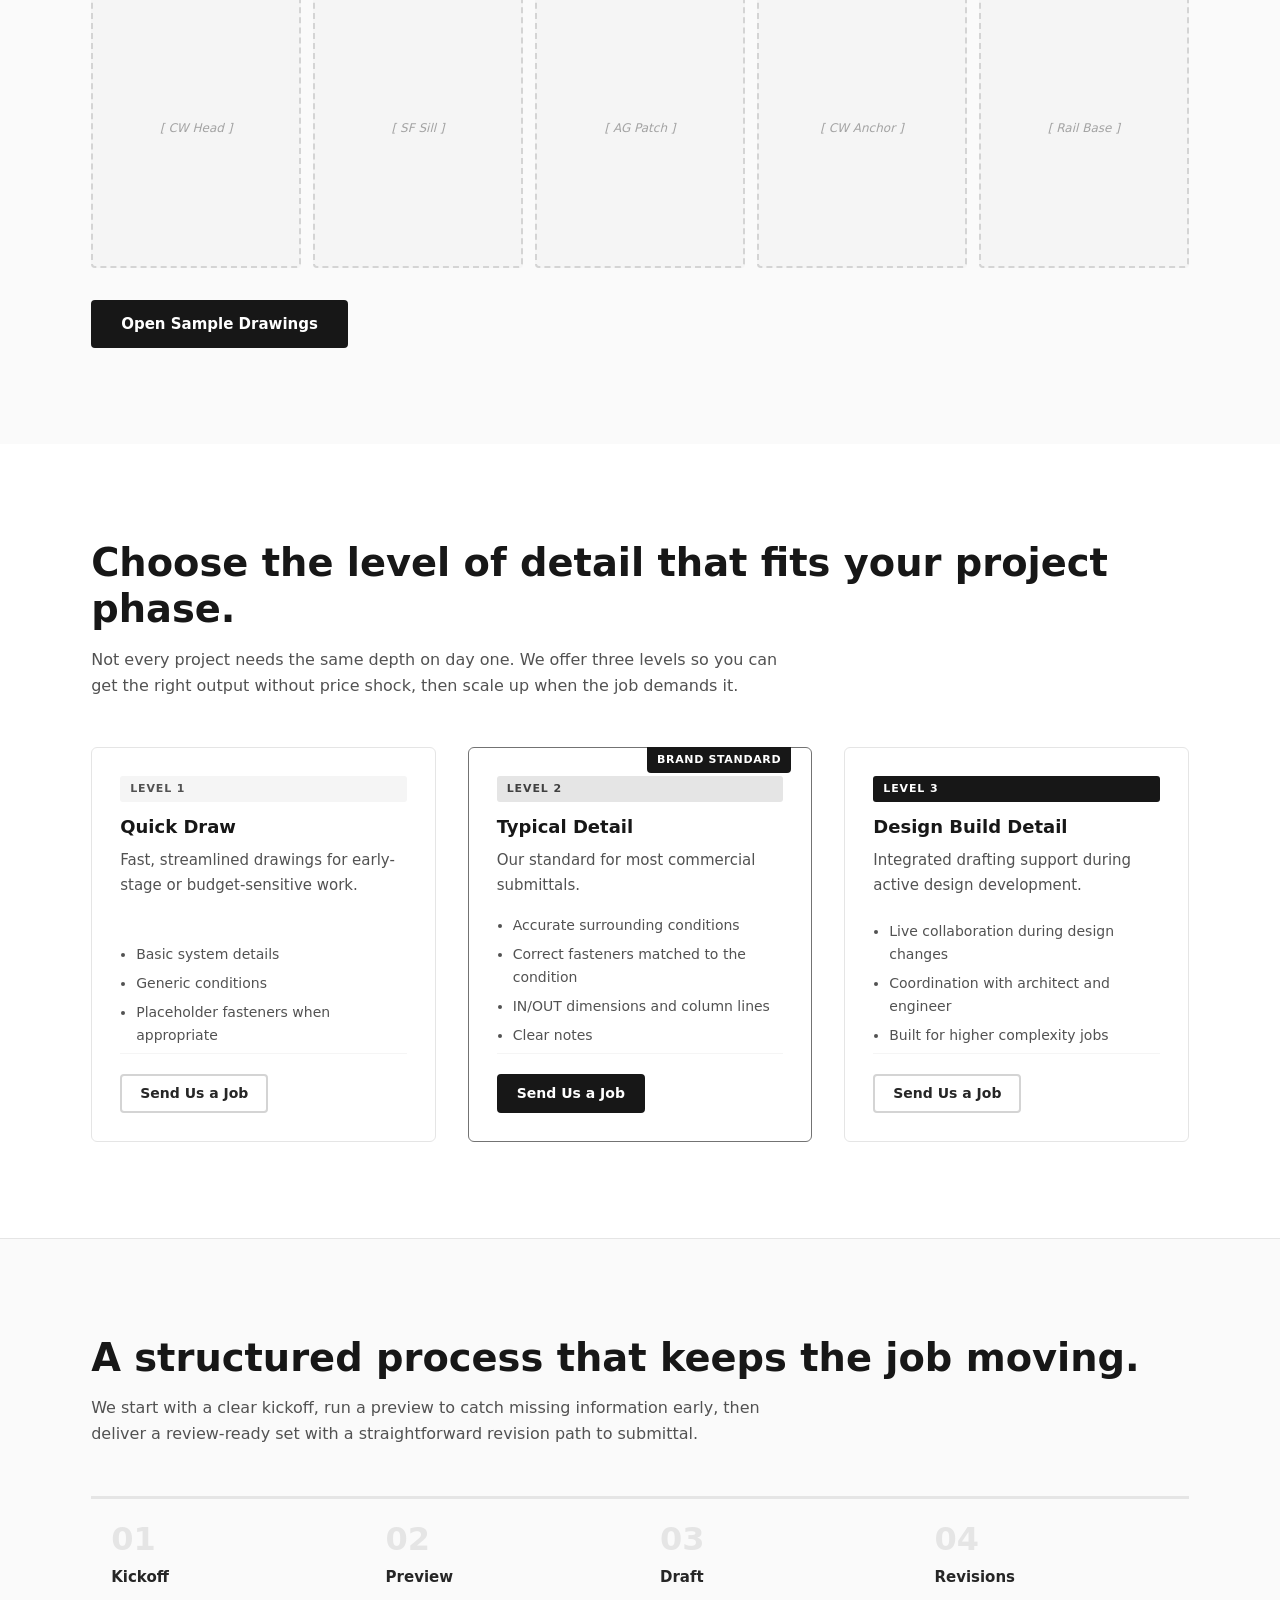
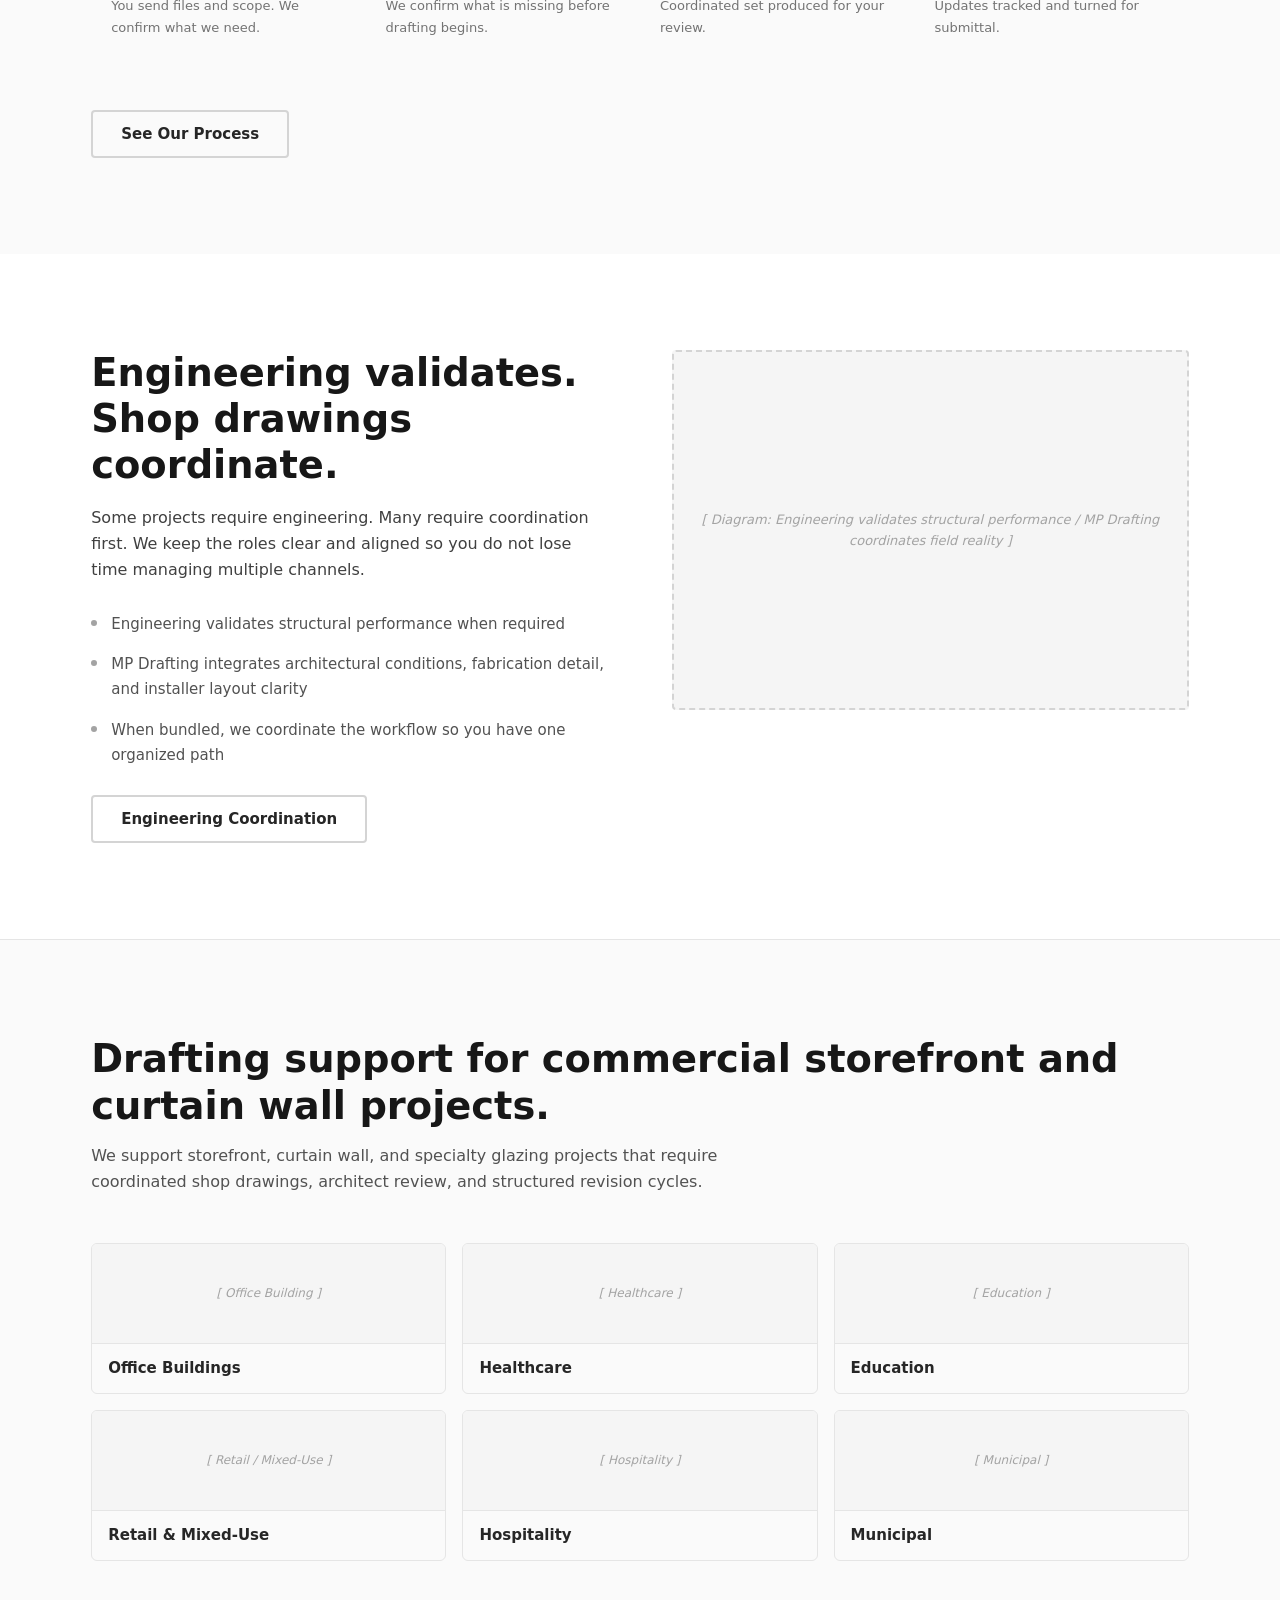
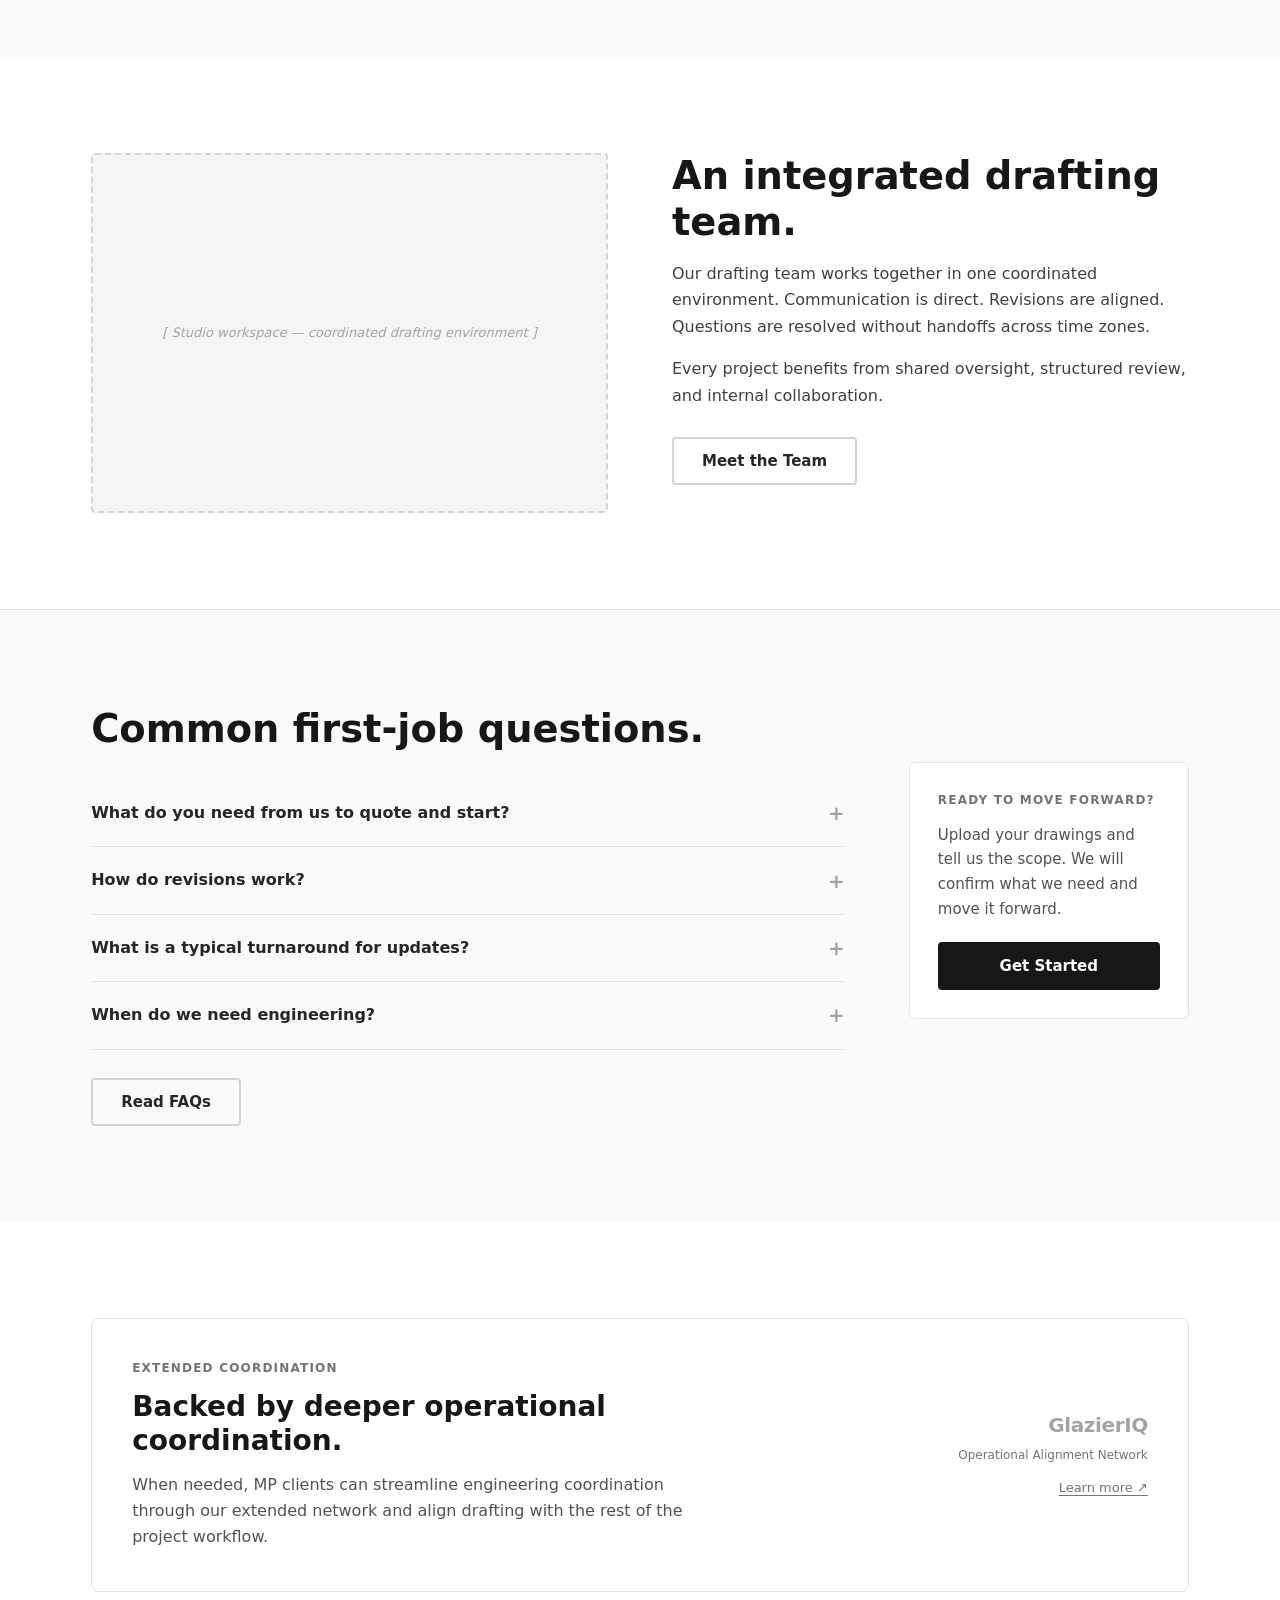
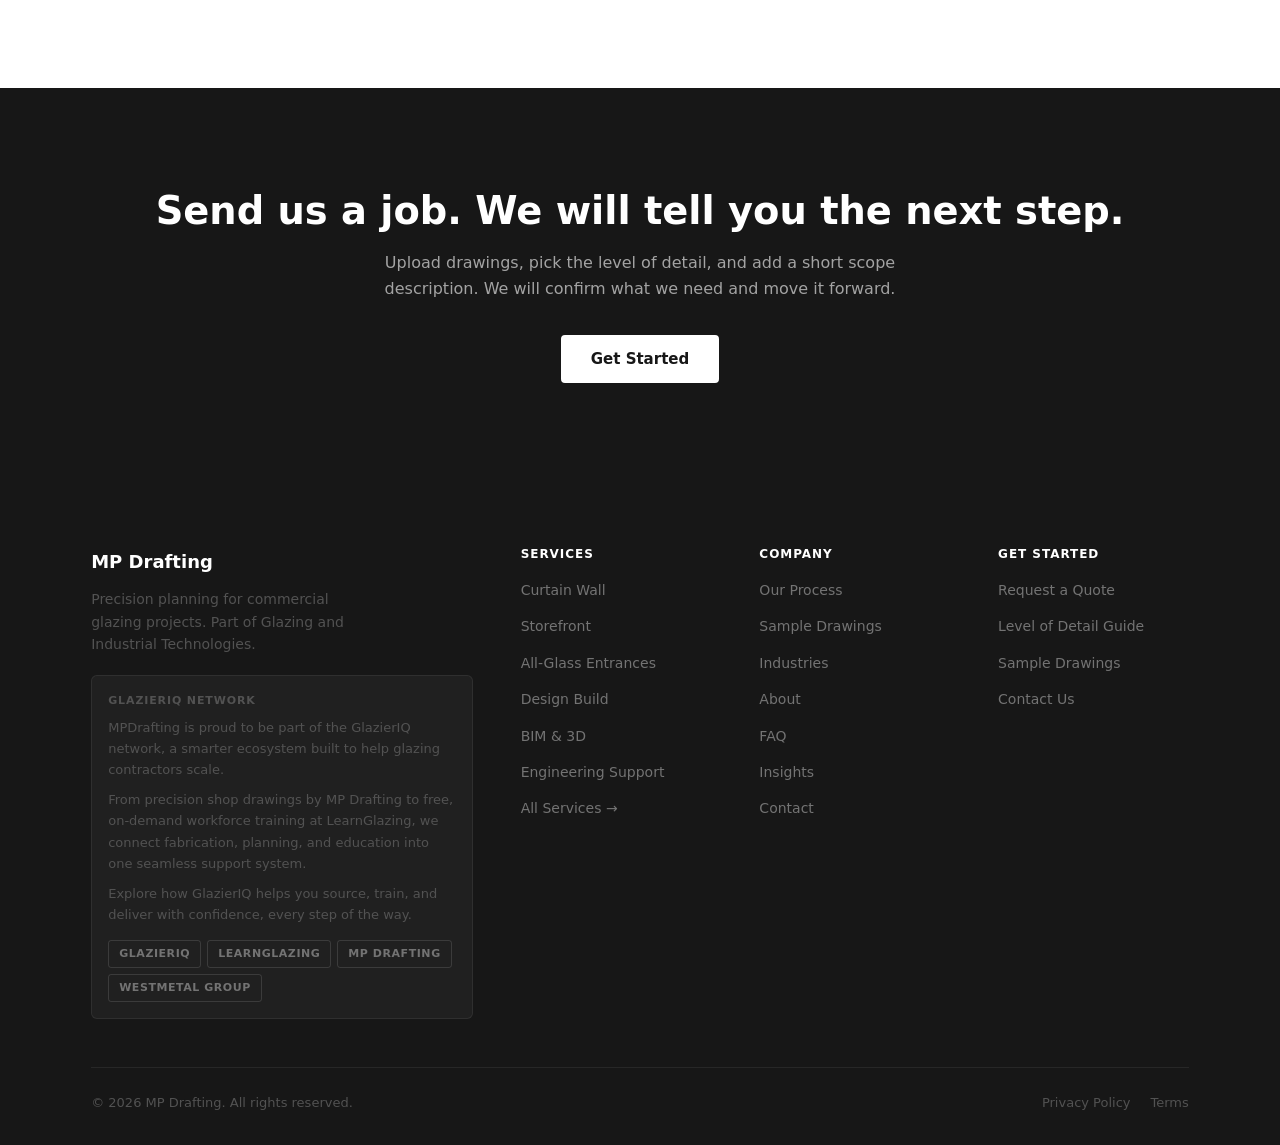
==== commit 67b81e95: "wireframe updates 3/4" ====
--- a/mp-drafting/index.html
+++ b/mp-drafting/index.html
@@ -3,295 +3,422 @@
 <head>
   <meta charset="UTF-8">
   <meta name="viewport" content="width=device-width, initial-scale=1.0">
-  <title>MP Drafting — Precision Planning for Commercial Glazing Projects</title>
+  <title>MP Drafting — Precision Planning for Commercial Glazing Shop Drawings</title>
   <link rel="stylesheet" href="css/wireframe.css">
 </head>
 <body>
 
 <div id="nav"></div>
 
-<!-- ═══════════════════════════════════════════
-     HERO
-═══════════════════════════════════════════ -->
+<!-- Lightbox overlay (shared, lives outside sections) -->
+<div class="lightbox" id="lightbox" role="dialog" aria-modal="true">
+  <div class="lightbox-inner">
+    <button class="lightbox-close" id="lightbox-close" aria-label="Close">×</button>
+    <div>[ Full-resolution shop drawing detail — dimensioning, fasteners, column lines ]</div>
+    <div class="lightbox-caption" id="lightbox-caption"></div>
+  </div>
+</div>
+
+
+<!-- ═══════════════════════════════════════════════════
+     SECTION 1: HERO
+     Purpose: Signal precision immediately. Reduce schedule anxiety.
+═══════════════════════════════════════════════════ -->
 <section class="hero">
   <div class="container">
-    <div class="label">Commercial Glazing Shop Drawings</div>
-    <h1>Precision Planning for<br>Commercial Glazing Projects</h1>
-    <p class="hero-sub">Thorough drawings. Accurate fasteners. Architect-ready submittals. A structured process you don't have to babysit.</p>
-    <div class="btn-group">
-      <a href="request-quote/" class="btn btn--white">Send Us a Job</a>
-      <a href="sample-drawings/" class="btn btn--ghost">See Sample Drawings</a>
-    </div>
-  </div>
-</section>
-
-<!-- ═══════════════════════════════════════════
-     TRUST STRIP
-═══════════════════════════════════════════ -->
-<div class="trust-strip">
-  <div class="container">
-    <div class="trust-items">
-      <div class="trust-item">
-        <span class="trust-item-value">[#]</span>
-        <span class="trust-item-label">Commercial Projects Completed</span>
-      </div>
-      <div class="trust-item">
-        <span class="trust-item-value">11</span>
-        <span class="trust-item-label">Glazing System Types</span>
-      </div>
-      <div class="trust-item">
-        <span class="trust-item-value">3</span>
-        <span class="trust-item-label">Levels of Detail Available</span>
-      </div>
-      <div class="trust-item">
-        <span class="trust-item-value">Arch-Ready</span>
-        <span class="trust-item-label">Submittal Standard</span>
-      </div>
-    </div>
-  </div>
-</div>
-
-<!-- ═══════════════════════════════════════════
-     PROBLEM / SOLUTION
-═══════════════════════════════════════════ -->
+    <div style="max-width: 720px;">
+      <div class="label">Commercial Glazing Shop Drawings</div>
+      <h1>Precision planning for commercial glazing shop drawings.</h1>
+      <p class="hero-sub">When deadlines are tight and the field needs clarity, we deliver coordinated, architect-ready shop drawings without the back-and-forth.</p>
+      <div class="btn-group">
+        <a href="request-quote/" class="btn btn--white">Get Started</a>
+        <a href="sample-drawings/" class="btn btn--ghost">View Sample Drawings</a>
+      </div>
+    </div>
+  </div>
+</section>
+
+
+<!-- ═══════════════════════════════════════════════════
+     SECTION 2: PROBLEM VALIDATION
+     Purpose: Validate common coordination failures.
+═══════════════════════════════════════════════════ -->
 <section class="section">
   <div class="container">
-    <div class="split">
-      <div>
-        <div class="label">Why Contractors Stay</div>
-        <h2 style="margin-top:12px;">You Need This Done Right. You Don't Have Time to Manage It.</h2>
-        <p class="mt-sm">The contractors who come back to MP aren't chasing the lowest price. They're protecting their reputation on the job. Architects notice when submittals are incomplete. Field crews notice when dimensions don't add up.</p>
-        <p class="mt-sm">Our repeat customers stay because they don't have to babysit the process. Drawings are thorough. Fasteners are accurate. Column lines are clear. Communication is there when you need it.</p>
-        <a href="our-process/" class="btn btn--secondary mt-md">See Our Process →</a>
-      </div>
-      <div>
-        <div class="feature-list">
-          <div class="feature-item">
-            <div class="feature-icon">✓</div>
-            <div class="feature-text">
-              <h4>Thorough, Coordinated Drawings</h4>
-              <p>Every detail reflects actual field conditions, not just manufacturer templates.</p>
-            </div>
-          </div>
-          <div class="feature-item">
-            <div class="feature-icon">✓</div>
-            <div class="feature-text">
-              <h4>Accurate Fastener Specification</h4>
-              <p>Fasteners matched to condition — not listed as placeholders.</p>
-            </div>
-          </div>
-          <div class="feature-item">
-            <div class="feature-icon">✓</div>
-            <div class="feature-text">
-              <h4>Column Lines &amp; Layout Clarity</h4>
-              <p>Field crews have what they need to execute without guessing.</p>
-            </div>
-          </div>
-          <div class="feature-item">
-            <div class="feature-icon">✓</div>
-            <div class="feature-text">
-              <h4>Responsive Communication</h4>
-              <p>One contact. No chasing. Updates when you need them.</p>
-            </div>
-          </div>
-          <div class="feature-item">
-            <div class="feature-icon">✓</div>
-            <div class="feature-text">
-              <h4>Structured Process</h4>
-              <p>KO form. Preview stage. Final delivery. No surprises.</p>
-            </div>
-          </div>
-        </div>
-      </div>
-    </div>
+
+    <div style="max-width:680px;">
+      <h2>Precision on paper prevents pain in the field.</h2>
+      <p class="mt-sm">When elevations are wrong or missing, or details do not match, it creates review churn, field confusion, and schedule risk. MP Drafting exists to coordinate reality before it becomes a jobsite problem.</p>
+    </div>
+
+    <div class="problem-points mt-lg">
+      <div class="problem-point">
+        <p>Complete dimensioning for field layout and coordination</p>
+      </div>
+      <div class="problem-point">
+        <p>Fasteners matched to conditions, not guessed placeholders</p>
+      </div>
+      <div class="problem-point">
+        <p>Clean, architect-ready sets that reduce follow-up questions</p>
+      </div>
+    </div>
+
   </div>
 </section>
 
 <div class="divider"></div>
 
-<!-- ═══════════════════════════════════════════
-     THREE LEVELS OF DETAIL
-═══════════════════════════════════════════ -->
+
+<!-- ═══════════════════════════════════════════════════
+     SECTION 3: SAMPLE DRAWINGS PROOF
+     Purpose: Visual credibility. Conversion-critical.
+═══════════════════════════════════════════════════ -->
 <section class="section section--gray">
   <div class="container">
+
     <div class="section-header">
-      <div class="label">Levels of Detail</div>
-      <h2>Flexible Support for Every Project Phase</h2>
-      <p>Not every project needs the same level of detail. We quote whatever level fits your situation — from quick approval sets to full design-phase integration.</p>
-    </div>
+      <h2>See what coordinated looks like.</h2>
+      <p>Sample sheets showing the details contractors and architects actually look for: dimensioning clarity, fastener specificity, column line references, and a clean annotation hierarchy.</p>
+    </div>
+
+    <div class="proof-grid">
+      <div class="proof-thumb" data-lightbox data-caption="Curtain Wall — Head Condition">[ CW Head ]</div>
+      <div class="proof-thumb" data-lightbox data-caption="Storefront — Sill with Threshold">[ SF Sill ]</div>
+      <div class="proof-thumb" data-lightbox data-caption="All-Glass — Patch Fitting Detail">[ AG Patch ]</div>
+      <div class="proof-thumb" data-lightbox data-caption="Curtain Wall — Anchor Clip">[ CW Anchor ]</div>
+      <div class="proof-thumb" data-lightbox data-caption="Handrail — Base Plate Detail">[ Rail Base ]</div>
+    </div>
+
+    <a href="sample-drawings/" class="btn btn--primary">Open Sample Drawings</a>
+
+  </div>
+</section>
+
+
+<!-- ═══════════════════════════════════════════════════
+     SECTION 4: SERVICE LEVELS
+     Purpose: Reduce entry friction while preserving authority.
+═══════════════════════════════════════════════════ -->
+<section class="section" id="service-levels">
+  <div class="container">
+
+    <div class="section-header">
+      <h2>Choose the level of detail that fits your project phase.</h2>
+      <p>Not every project needs the same depth on day one. We offer three levels so you can get the right output without price shock, then scale up when the job demands it.</p>
+    </div>
+
     <div class="grid grid--3">
 
       <div class="card">
         <div class="card-badge card-badge--l1">Level 1</div>
         <h3>Quick Draw</h3>
-        <p>Fast, streamlined detail for early-stage or budget-sensitive projects.</p>
+        <p>Fast, streamlined drawings for early-stage or budget-sensitive work.</p>
         <ul>
-          <li>Basic system details based on customer input</li>
-          <li>Generic surrounding condition representation</li>
-          <li>Fasteners shown as placeholders</li>
-          <li>Ideal for approval-stage submittals</li>
+          <li>Basic system details</li>
+          <li>Generic conditions</li>
+          <li>Placeholder fasteners when appropriate</li>
         </ul>
         <div class="card-footer">
-          <a href="request-quote/" class="btn btn--secondary btn--sm">Request a Quote</a>
+          <a href="request-quote/" class="btn btn--secondary btn--sm">Send Us a Job</a>
         </div>
       </div>
 
-      <div class="card">
+      <div class="card card--featured" style="position:relative;">
+        <div class="card-most-common">Brand Standard</div>
         <div class="card-badge card-badge--l2">Level 2</div>
         <h3>Typical Detail</h3>
-        <p>More complete and coordinated for standard project submittals.</p>
+        <p>Our standard for most commercial submittals.</p>
         <ul>
-          <li>Accurate surrounding conditions from architectural drawings</li>
-          <li>Correct fasteners matched to condition</li>
-          <li>IN/OUT dimensions and column lines shown</li>
-          <li>Notes to clarify missing or estimated information</li>
-          <li>Ready for architectural review and approval</li>
+          <li>Accurate surrounding conditions</li>
+          <li>Correct fasteners matched to the condition</li>
+          <li>IN/OUT dimensions and column lines</li>
+          <li>Clear notes</li>
         </ul>
         <div class="card-footer">
-          <a href="request-quote/" class="btn btn--secondary btn--sm">Request a Quote</a>
+          <a href="request-quote/" class="btn btn--primary btn--sm">Send Us a Job</a>
         </div>
       </div>
 
       <div class="card">
         <div class="card-badge card-badge--l3">Level 3</div>
         <h3>Design Build Detail</h3>
-        <p>Fully integrated support during early design development.</p>
+        <p>Integrated drafting support during active design development.</p>
         <ul>
-          <li>Collaborative input during active design-phase changes</li>
-          <li>Early coordination with customer, architect, and engineer</li>
-          <li>Drawings updated live as design evolves</li>
-          <li>Engineering available post-approval if required</li>
+          <li>Live collaboration during design changes</li>
+          <li>Coordination with architect and engineer</li>
+          <li>Built for higher complexity jobs</li>
         </ul>
         <div class="card-footer">
-          <a href="request-quote/" class="btn btn--primary btn--sm">Request a Quote</a>
+          <a href="request-quote/" class="btn btn--secondary btn--sm">Send Us a Job</a>
         </div>
       </div>
 
     </div>
-    <div class="text-center mt-lg">
-      <a href="shop-drawing-services/level-of-detail-options/" class="btn btn--secondary">Compare All Three Levels →</a>
-    </div>
-  </div>
-</section>
-
-<!-- ═══════════════════════════════════════════
-     SAMPLE DRAWINGS TEASER
-═══════════════════════════════════════════ -->
-<section class="section">
-  <div class="container">
+
+  </div>
+</section>
+
+<div class="divider"></div>
+
+
+<!-- ═══════════════════════════════════════════════════
+     SECTION 5: PROCESS
+     Purpose: Show structure. Reduce fear of babysitting.
+═══════════════════════════════════════════════════ -->
+<section class="section section--gray">
+  <div class="container">
+
     <div class="section-header">
-      <div class="label">Proof of Quality</div>
-      <h2>See What Precision Looks Like</h2>
-      <p>Before you commit, see the work. Sample drawings from curtain wall, storefront, all-glass entrances, and more.</p>
-    </div>
-    <div class="grid grid--3">
-      <div class="placeholder placeholder--md">[ Curtain Wall System Detail — Sample Drawing ]</div>
-      <div class="placeholder placeholder--md">[ Storefront Head / Sill Detail — Sample Drawing ]</div>
-      <div class="placeholder placeholder--md">[ All-Glass Entrance Detail — Sample Drawing ]</div>
-    </div>
-    <div class="text-center mt-lg">
-      <a href="sample-drawings/" class="btn btn--primary">View All Sample Drawings</a>
-    </div>
-  </div>
-</section>
-
-<div class="divider"></div>
-
-<!-- ═══════════════════════════════════════════
-     OUR PROCESS TEASER
-═══════════════════════════════════════════ -->
-<section class="section section--gray">
-  <div class="container">
-    <div class="section-header">
-      <div class="label">How It Works</div>
-      <h2>A Structured Process. From First Job to Final Approval.</h2>
-      <p>A clear intake. A preview before you commit. A delivery that doesn't need follow-up.</p>
-    </div>
+      <h2>A structured process that keeps the job moving.</h2>
+      <p>We start with a clear kickoff, run a preview to catch missing information early, then deliver a review-ready set with a straightforward revision path to submittal.</p>
+    </div>
+
     <div class="process-steps">
       <div class="process-step">
         <div class="step-number">01</div>
-        <div class="step-title">Submit Your Project</div>
-        <div class="step-desc">Fill out the quote form with project details and drawings.</div>
+        <div class="step-title">Kickoff</div>
+        <div class="step-desc">You send files and scope. We confirm what we need.</div>
       </div>
       <div class="process-step">
         <div class="step-number">02</div>
-        <div class="step-title">Kickoff &amp; Scope</div>
-        <div class="step-desc">We confirm scope, level of detail, and timeline.</div>
+        <div class="step-title">Preview</div>
+        <div class="step-desc">We confirm what is missing before drafting begins.</div>
       </div>
       <div class="process-step">
         <div class="step-number">03</div>
-        <div class="step-title">Preview Stage</div>
-        <div class="step-desc">Review a preview set before we finalize. No surprises.</div>
+        <div class="step-title">Draft</div>
+        <div class="step-desc">Coordinated set produced for your review.</div>
       </div>
       <div class="process-step">
         <div class="step-number">04</div>
-        <div class="step-title">Final Delivery</div>
-        <div class="step-desc">Architect-ready submittals delivered in your required format.</div>
-      </div>
-    </div>
+        <div class="step-title">Revisions</div>
+        <div class="step-desc">Updates tracked and turned for submittal.</div>
+      </div>
+    </div>
+
     <div class="mt-lg">
-      <a href="our-process/" class="btn btn--secondary">Learn Our Full Process →</a>
-    </div>
-  </div>
-</section>
-
-<!-- ═══════════════════════════════════════════
-     ENGINEERING POSITIONING
-═══════════════════════════════════════════ -->
+      <a href="our-process/" class="btn btn--secondary">See Our Process</a>
+    </div>
+
+  </div>
+</section>
+
+
+<!-- ═══════════════════════════════════════════════════
+     SECTION 6: ENGINEERING CLARIFICATION
+     Purpose: Clarify roles. No competitive framing.
+═══════════════════════════════════════════════════ -->
 <section class="section">
   <div class="container">
-    <div class="split split--60">
+    <div class="split">
+
       <div>
-        <div class="label">Engineering &amp; Drafting</div>
-        <h2 style="margin-top:12px;">Shop Drawings Are Not Secondary to Engineering</h2>
-        <p class="mt-sm">Some contractors assume they should go to the engineer first so they can "knock out the shops." That misperception devalues what drafting actually does — and can create more work downstream.</p>
-        <div class="highlight-box mt-md">
-          <p><strong>Engineers validate structural performance.</strong> MP coordinates reality. We integrate architectural inconsistencies, resolve fabrication-level detail, clarify fastener selection, and give installers layout clarity. When aligned, both roles are more powerful together.</p>
+        <h2>Engineering validates. Shop drawings coordinate.</h2>
+        <p class="mt-sm">Some projects require engineering. Many require coordination first. We keep the roles clear and aligned so you do not lose time managing multiple channels.</p>
+        <ul class="mt-md" style="display:flex;flex-direction:column;gap:16px;padding:0;">
+          <li style="display:flex;gap:14px;align-items:flex-start;font-size:0.9375rem;color:var(--gray-600);">
+            <span style="width:6px;height:6px;background:var(--gray-400);border-radius:50%;flex-shrink:0;margin-top:8px;"></span>
+            Engineering validates structural performance when required
+          </li>
+          <li style="display:flex;gap:14px;align-items:flex-start;font-size:0.9375rem;color:var(--gray-600);">
+            <span style="width:6px;height:6px;background:var(--gray-400);border-radius:50%;flex-shrink:0;margin-top:8px;"></span>
+            MP Drafting integrates architectural conditions, fabrication detail, and installer layout clarity
+          </li>
+          <li style="display:flex;gap:14px;align-items:flex-start;font-size:0.9375rem;color:var(--gray-600);">
+            <span style="width:6px;height:6px;background:var(--gray-400);border-radius:50%;flex-shrink:0;margin-top:8px;"></span>
+            When bundled, we coordinate the workflow so you have one organized path
+          </li>
+        </ul>
+        <a href="shop-drawing-services/engineering-technical-support/" class="btn btn--secondary mt-md">Engineering Coordination</a>
+      </div>
+
+      <div>
+        <div class="placeholder placeholder--lg">[ Diagram: Engineering validates structural performance / MP Drafting coordinates field reality ]</div>
+      </div>
+
+    </div>
+  </div>
+</section>
+
+<div class="divider"></div>
+
+
+<!-- ═══════════════════════════════════════════════════
+     SECTION 7: PROJECT TYPES
+     Purpose: Help contractors quickly self-qualify.
+═══════════════════════════════════════════════════ -->
+<section class="section section--gray">
+  <div class="container">
+
+    <div class="section-header">
+      <h2>Drafting support for commercial storefront and curtain wall projects.</h2>
+      <p>We support storefront, curtain wall, and specialty glazing projects that require coordinated shop drawings, architect review, and structured revision cycles.</p>
+    </div>
+
+    <div class="project-type-grid">
+      <a href="industries/office-buildings/" class="project-type-item">
+        <div class="project-type-img">[ Office Building ]</div>
+        <div class="project-type-name">Office Buildings</div>
+      </a>
+      <a href="industries/healthcare/" class="project-type-item">
+        <div class="project-type-img">[ Healthcare ]</div>
+        <div class="project-type-name">Healthcare</div>
+      </a>
+      <a href="industries/education/" class="project-type-item">
+        <div class="project-type-img">[ Education ]</div>
+        <div class="project-type-name">Education</div>
+      </a>
+      <a href="industries/retail-mixed-use/" class="project-type-item">
+        <div class="project-type-img">[ Retail / Mixed-Use ]</div>
+        <div class="project-type-name">Retail &amp; Mixed-Use</div>
+      </a>
+      <a href="industries/hospitality/" class="project-type-item">
+        <div class="project-type-img">[ Hospitality ]</div>
+        <div class="project-type-name">Hospitality</div>
+      </a>
+      <a href="industries/municipal/" class="project-type-item">
+        <div class="project-type-img">[ Municipal ]</div>
+        <div class="project-type-name">Municipal</div>
+      </a>
+    </div>
+
+  </div>
+</section>
+
+
+<!-- ═══════════════════════════════════════════════════
+     SECTION 8: INTEGRATED TEAM
+     Purpose: Reinforce accountability and operational control.
+═══════════════════════════════════════════════════ -->
+<section class="section">
+  <div class="container">
+    <div class="split">
+
+      <div>
+        <div class="placeholder placeholder--lg">[ Studio workspace — coordinated drafting environment ]</div>
+      </div>
+
+      <div>
+        <h2>An integrated drafting team.</h2>
+        <p class="mt-sm">Our drafting team works together in one coordinated environment. Communication is direct. Revisions are aligned. Questions are resolved without handoffs across time zones.</p>
+        <p class="mt-sm">Every project benefits from shared oversight, structured review, and internal collaboration.</p>
+        <a href="about/" class="btn btn--secondary mt-md">Meet the Team</a>
+      </div>
+
+    </div>
+  </div>
+</section>
+
+<div class="divider"></div>
+
+
+<!-- ═══════════════════════════════════════════════════
+     SECTION 9: FAQ PREVIEW
+     Purpose: Remove hesitation before first job submission.
+═══════════════════════════════════════════════════ -->
+<section class="section section--gray">
+  <div class="container">
+    <div class="faq-preview-layout">
+
+      <div>
+        <h2>Common first-job questions.</h2>
+
+        <div class="faq-list mt-md">
+
+          <div class="faq-item">
+            <button class="faq-question">
+              What do you need from us to quote and start?
+              <span class="faq-icon">+</span>
+            </button>
+            <div class="faq-answer">
+              Architectural drawings (PDF or DWG), a brief project description, the system type, and your preferred level of detail. Upload everything through the quote form and we take it from there.
+            </div>
+          </div>
+
+          <div class="faq-item">
+            <button class="faq-question">
+              How do revisions work?
+              <span class="faq-icon">+</span>
+            </button>
+            <div class="faq-answer">
+              Revisions are tracked and returned on a structured cycle. The preview stage catches most issues early. Once in final production, changes are documented, addressed, and turned for submittal without starting over.
+            </div>
+          </div>
+
+          <div class="faq-item">
+            <button class="faq-question">
+              What is a typical turnaround for updates?
+              <span class="faq-icon">+</span>
+            </button>
+            <div class="faq-answer">
+              Turnaround for revision updates depends on scope. We confirm timeline at the beginning of each revision cycle so there are no guesses.
+            </div>
+          </div>
+
+          <div class="faq-item">
+            <button class="faq-question">
+              When do we need engineering?
+              <span class="faq-icon">+</span>
+            </button>
+            <div class="faq-answer">
+              Engineering is required when structural validation is needed — wind loads, anchor calculations, or stamped documents for permit or submittal. Many projects require coordinated shop drawings first. We help identify when engineering is needed and can bundle coordination when it is.
+            </div>
+          </div>
+
         </div>
-        <a href="shop-drawing-services/engineering-technical-support/" class="btn btn--secondary mt-md">Engineering &amp; Technical Support →</a>
-      </div>
-      <div>
-        <div class="placeholder placeholder--lg">[ Diagram: Engineering validates / MP coordinates — visual distinction ]</div>
-      </div>
-    </div>
-  </div>
-</section>
-
-<div class="divider"></div>
-
-<!-- ═══════════════════════════════════════════
-     GLAZIERIQ MENTION
-═══════════════════════════════════════════ -->
-<section class="section section--gray">
-  <div class="container">
-    <div class="glazieriq-block">
-      <div>
-        <div class="label" style="color:var(--gray-500);">Extended Coordination</div>
-        <h3 style="margin-top:10px;">When Your Project Needs More Than Drafting</h3>
-        <p class="mt-sm">MP clients can access engineering coordination and procurement alignment through our extended network. When your project requires seamless alignment across disciplines — we help connect the pieces.</p>
-        <a href="#" class="glazieriq-link">Learn about GlazierIQ ↗</a>
-      </div>
-      <div class="glazieriq-label">
-        <div class="giq-name">GlazierIQ</div>
-        <div class="giq-sub">Operational Alignment Network</div>
-      </div>
-    </div>
-  </div>
-</section>
-
-<!-- ═══════════════════════════════════════════
-     FINAL CTA
-═══════════════════════════════════════════ -->
+
+        <a href="faq/" class="btn btn--secondary mt-md">Read FAQs</a>
+      </div>
+
+      <div style="padding-top:56px;">
+        <div style="padding:28px;border:1px solid var(--gray-200);border-radius:6px;background:white;">
+          <div class="label" style="margin-bottom:12px;">Ready to move forward?</div>
+          <p style="font-size:0.9375rem;color:var(--gray-600);margin-bottom:20px;max-width:none;">Upload your drawings and tell us the scope. We will confirm what we need and move it forward.</p>
+          <a href="request-quote/" class="btn btn--primary" style="display:block;text-align:center;">Get Started</a>
+        </div>
+      </div>
+
+    </div>
+  </div>
+</section>
+
+
+<!-- ═══════════════════════════════════════════════════
+     SECTION 10: GLAZIERIQ REFERENCE
+     Purpose: Subtle ecosystem credibility. Restrained.
+═══════════════════════════════════════════════════ -->
+<section class="section">
+  <div class="container">
+    <div style="border:1px solid var(--gray-200);border-radius:8px;padding:40px;display:flex;justify-content:space-between;align-items:center;gap:40px;flex-wrap:wrap;">
+      <div style="max-width:580px;">
+        <div class="label" style="margin-bottom:12px;">Extended Coordination</div>
+        <h2 style="font-size:clamp(1.25rem,2.5vw,1.75rem);margin-bottom:14px;">Backed by deeper operational coordination.</h2>
+        <p style="color:var(--gray-600);">When needed, MP clients can streamline engineering coordination through our extended network and align drafting with the rest of the project workflow.</p>
+      </div>
+      <div style="text-align:right;flex-shrink:0;">
+        <div style="font-size:1.25rem;font-weight:700;color:var(--gray-400);letter-spacing:-0.02em;">GlazierIQ</div>
+        <div style="font-size:0.75rem;color:var(--gray-500);margin-top:4px;">Operational Alignment Network</div>
+        <a href="#" style="font-size:0.8125rem;color:var(--gray-500);text-decoration:underline;text-underline-offset:3px;margin-top:12px;display:inline-block;">Learn more ↗</a>
+      </div>
+    </div>
+  </div>
+</section>
+
+
+<!-- ═══════════════════════════════════════════════════
+     SECTION 11: FINAL CTA BAND
+     Purpose: Close with clarity and simplicity.
+═══════════════════════════════════════════════════ -->
 <section class="cta-banner">
   <div class="container">
-    <h2>Ready to Send a Job?</h2>
-    <p>Choose your level of detail and get a quote in minutes. Quick Draw to Design Build — we quote it all.</p>
+    <h2>Send us a job. We will tell you the next step.</h2>
+    <p>Upload drawings, pick the level of detail, and add a short scope description. We will confirm what we need and move it forward.</p>
     <div class="btn-group">
-      <a href="request-quote/" class="btn btn--white">Request a Quote</a>
-      <a href="sample-drawings/" class="btn btn--ghost">View Sample Drawings</a>
-    </div>
-  </div>
-</section>
+      <a href="request-quote/" class="btn btn--white">Get Started</a>
+    </div>
+  </div>
+</section>
+
 
 <div id="footer"></div>
 
--- a/mp-drafting/css/wireframe.css
+++ b/mp-drafting/css/wireframe.css
@@ -530,7 +530,7 @@
 .process-block::before {
   content: '';
   position: absolute;
-  left: 31px; top: 52px; bottom: 0;
+  left: 24px; top: 52px; bottom: 0;
   width: 2px; background: var(--gray-200);
 }
 .process-block:last-child::before { display: none; }
@@ -741,6 +741,22 @@
 .footer-giq p { font-size: 0.8125rem; color: var(--gray-600); max-width: none; margin-bottom: 8px; }
 .footer-giq a { font-size: 0.8125rem; color: var(--gray-500); }
 .footer-giq a:hover { color: var(--gray-300); }
+.footer-network-brands {
+  display: flex;
+  flex-wrap: wrap;
+  gap: 6px;
+  margin-top: 14px;
+}
+.footer-brand-chip {
+  font-size: 0.6875rem;
+  font-weight: 700;
+  letter-spacing: 0.05em;
+  text-transform: uppercase;
+  padding: 4px 10px;
+  border: 1px solid rgba(255,255,255,0.12);
+  border-radius: 3px;
+  color: var(--gray-500);
+}
 
 .footer-bottom {
   border-top: 1px solid rgba(255,255,255,0.07); padding-top: 24px;
@@ -750,3 +766,463 @@
 .footer-legal { display: flex; gap: 20px; }
 .footer-legal a { color: var(--gray-600); transition: color 0.15s; }
 .footer-legal a:hover { color: var(--gray-400); }
+
+/* ── Homepage: Hero 2-col ── */
+.hero-inner {
+  display: grid;
+  grid-template-columns: 1fr 1fr;
+  gap: 56px;
+  align-items: center;
+}
+@media (max-width: 800px) { .hero-inner { grid-template-columns: 1fr; gap: 36px; } }
+
+/* ── Homepage: Problem Validation ── */
+.problem-points {
+  display: grid;
+  grid-template-columns: repeat(3, 1fr);
+  gap: 1rem;
+}
+@media (max-width: 680px) { .problem-points { grid-template-columns: 1fr; } }
+.problem-point {
+  padding: 24px 28px;
+  border-left: 3px solid var(--gray-300);
+  background: var(--gray-50);
+}
+.problem-point p { font-size: 0.9375rem; color: var(--gray-700); max-width: none; font-weight: 500; }
+
+/* ── Homepage: Proof Grid (Sample Drawings) ── */
+.proof-grid {
+  display: grid;
+  grid-template-columns: repeat(5, 1fr);
+  gap: 12px;
+  margin-bottom: 32px;
+}
+@media (max-width: 900px) { .proof-grid { grid-template-columns: repeat(3, 1fr); } }
+@media (max-width: 560px) { .proof-grid { grid-template-columns: repeat(2, 1fr); } }
+
+.proof-thumb {
+  background: var(--gray-100);
+  border: 2px dashed var(--gray-300);
+  border-radius: 4px;
+  aspect-ratio: 3 / 4;
+  display: flex;
+  align-items: center;
+  justify-content: center;
+  color: var(--gray-400);
+  font-size: 0.75rem;
+  font-style: italic;
+  text-align: center;
+  padding: 12px;
+  cursor: pointer;
+  transition: border-color 0.15s, background 0.15s;
+  user-select: none;
+}
+.proof-thumb:hover { border-color: var(--gray-500); background: var(--gray-200); }
+
+/* ── Lightbox ── */
+.lightbox {
+  display: none;
+  position: fixed;
+  inset: 0;
+  background: rgba(0,0,0,0.88);
+  z-index: 500;
+  align-items: center;
+  justify-content: center;
+}
+.lightbox.open { display: flex; }
+.lightbox-inner {
+  background: var(--gray-100);
+  border: 2px dashed var(--gray-400);
+  border-radius: 6px;
+  max-width: 820px;
+  width: 90%;
+  min-height: 520px;
+  padding: 48px;
+  position: relative;
+  display: flex;
+  flex-direction: column;
+  align-items: center;
+  justify-content: center;
+  color: var(--gray-500);
+  font-style: italic;
+  text-align: center;
+  font-size: 0.9375rem;
+}
+.lightbox-close {
+  position: absolute;
+  top: -44px;
+  right: 0;
+  background: none;
+  border: none;
+  color: rgba(255,255,255,0.7);
+  font-size: 2rem;
+  cursor: pointer;
+  line-height: 1;
+  padding: 4px 8px;
+}
+.lightbox-close:hover { color: var(--white); }
+.lightbox-caption {
+  margin-top: 20px;
+  font-size: 0.875rem;
+  color: var(--gray-500);
+  font-style: normal;
+}
+
+/* ── Homepage: Project Types ── */
+.project-type-grid {
+  display: grid;
+  grid-template-columns: repeat(3, 1fr);
+  gap: 16px;
+}
+@media (max-width: 680px) { .project-type-grid { grid-template-columns: repeat(2, 1fr); } }
+
+.project-type-item {
+  display: block;
+  border: 1px solid var(--gray-200);
+  border-radius: 6px;
+  overflow: hidden;
+  transition: border-color 0.15s, box-shadow 0.15s;
+}
+.project-type-item:hover { border-color: var(--gray-400); box-shadow: 0 2px 10px rgba(0,0,0,0.07); }
+.project-type-img {
+  background: var(--gray-100);
+  height: 100px;
+  display: flex;
+  align-items: center;
+  justify-content: center;
+  color: var(--gray-400);
+  font-size: 0.75rem;
+  font-style: italic;
+  border-bottom: 1px solid var(--gray-200);
+}
+.project-type-name {
+  padding: 12px 16px;
+  font-size: 0.9375rem;
+  font-weight: 600;
+  color: var(--gray-800);
+}
+
+/* ── Homepage: FAQ Preview layout ── */
+.faq-preview-layout {
+  display: grid;
+  grid-template-columns: 1fr 280px;
+  gap: 64px;
+  align-items: start;
+}
+@media (max-width: 800px) { .faq-preview-layout { grid-template-columns: 1fr; gap: 40px; } }
+
+/* ── Homepage: Service level "Most Common" badge ── */
+.card--featured { border-color: var(--gray-500); }
+.card-most-common {
+  position: absolute;
+  top: -1px;
+  right: 20px;
+  background: var(--gray-900);
+  color: var(--white);
+  font-size: 0.6875rem;
+  font-weight: 700;
+  letter-spacing: 0.06em;
+  text-transform: uppercase;
+  padding: 4px 10px;
+  border-radius: 0 0 4px 4px;
+}
+
+/* ── FAQ search input ── */
+.faq-search-wrap {
+  margin-bottom: 32px;
+  position: relative;
+}
+.faq-search-input {
+  width: 100%;
+  box-sizing: border-box;
+  padding: 12px 16px 12px 44px;
+  border: 1px solid var(--gray-300);
+  border-radius: 6px;
+  font-size: 0.9375rem;
+  font-family: inherit;
+  color: var(--gray-900);
+  background: var(--white) url("data:image/svg+xml,%3Csvg xmlns='http://www.w3.org/2000/svg' width='16' height='16' viewBox='0 0 24 24' fill='none' stroke='%23a3a3a3' stroke-width='2' stroke-linecap='round' stroke-linejoin='round'%3E%3Ccircle cx='11' cy='11' r='8'/%3E%3Cline x1='21' y1='21' x2='16.65' y2='16.65'/%3E%3C/svg%3E") no-repeat 14px center;
+  outline: none;
+  transition: border-color 0.15s;
+}
+.faq-search-input:focus {
+  border-color: var(--gray-600);
+}
+.faq-search-input::placeholder {
+  color: var(--gray-400);
+}
+
+/* ── About / Company dropdown ── */
+.about-wrapper {
+  position: relative;
+  align-self: stretch;
+  display: flex;
+  align-items: center;
+}
+.about-dropdown {
+  display: none;
+  position: absolute;
+  top: 100%;
+  right: 0;
+  width: 460px;
+  background: var(--white);
+  border: 1px solid var(--gray-200);
+  border-top: none;
+  box-shadow: 0 12px 40px rgba(0,0,0,0.10);
+  z-index: 200;
+  padding: 24px;
+  border-radius: 0 0 6px 6px;
+}
+.about-dropdown.open { display: block; }
+.about-dropdown-grid {
+  display: grid;
+  grid-template-columns: 150px 1fr;
+  gap: 24px;
+  align-items: start;
+}
+.about-dropdown-links {
+  display: flex;
+  flex-direction: column;
+}
+.about-dropdown-links a {
+  font-size: 0.9375rem;
+  color: var(--gray-700);
+  text-decoration: none;
+  padding: 6px 0;
+  border-bottom: none;
+}
+.about-dropdown-links a:hover { color: var(--gray-900); }
+.about-feat-card {
+  display: block;
+  text-decoration: none;
+  border: 1px solid var(--gray-200);
+  border-radius: 4px;
+  overflow: hidden;
+  transition: border-color 0.15s;
+}
+.about-feat-card:hover { border-color: var(--gray-400); }
+.about-feat-thumb {
+  background: var(--gray-100);
+  height: 90px;
+  display: flex;
+  align-items: center;
+  justify-content: center;
+  font-size: 0.75rem;
+  color: var(--gray-400);
+  border-bottom: 1px solid var(--gray-200);
+}
+.about-feat-body { padding: 12px; }
+.about-feat-title {
+  font-size: 0.875rem;
+  font-weight: 700;
+  color: var(--gray-900);
+  margin-bottom: 6px;
+  line-height: 1.4;
+}
+.about-feat-desc {
+  font-size: 0.8125rem;
+  color: var(--gray-500);
+  line-height: 1.5;
+  margin-bottom: 8px;
+}
+.about-feat-link {
+  font-size: 0.8125rem;
+  font-weight: 600;
+  color: var(--gray-700);
+}
+
+/* ── Insights listing ── */
+.insights-featured {
+  display: grid;
+  grid-template-columns: 1fr 1fr;
+  gap: 48px;
+  align-items: center;
+  text-decoration: none;
+  color: inherit;
+}
+.insights-featured-img {
+  height: 320px;
+  border-radius: 4px;
+}
+.insights-featured-body h2 { margin: 12px 0 16px; line-height: 1.25; }
+.insights-featured-body p { color: var(--gray-600); margin-bottom: 20px; }
+.insights-featured:hover .insights-read-more { color: var(--gray-900); }
+
+.insights-grid {
+  display: grid;
+  grid-template-columns: repeat(3, 1fr);
+  gap: 24px;
+}
+.insights-card {
+  display: flex;
+  flex-direction: column;
+  text-decoration: none;
+  color: inherit;
+  border: 1px solid var(--gray-200);
+  border-radius: 6px;
+  overflow: hidden;
+  transition: border-color 0.15s;
+}
+.insights-card:hover { border-color: var(--gray-400); }
+.insights-card-img {
+  width: 100%;
+  height: 160px;
+  border-radius: 0;
+  border-bottom: 1px solid var(--gray-200);
+}
+.insights-card-body {
+  padding: 20px;
+  display: flex;
+  flex-direction: column;
+  flex: 1;
+}
+.insights-card-tag {
+  font-size: 0.75rem;
+  font-weight: 700;
+  letter-spacing: 0.06em;
+  text-transform: uppercase;
+  color: var(--gray-400);
+  margin-bottom: 10px;
+}
+.insights-card-body h4 { margin-bottom: 10px; line-height: 1.4; flex: 1; }
+.insights-card-excerpt {
+  font-size: 0.875rem;
+  color: var(--gray-500);
+  margin-bottom: 16px;
+  line-height: 1.6;
+}
+.insights-read-more {
+  font-size: 0.875rem;
+  font-weight: 600;
+  color: var(--gray-600);
+  transition: color 0.15s;
+}
+.insights-card:hover .insights-read-more { color: var(--gray-900); }
+
+/* ── Article page ── */
+.article-layout {
+  display: grid;
+  grid-template-columns: 1fr 280px;
+  gap: 64px;
+  align-items: start;
+}
+.article-body { max-width: 680px; }
+.article-hero-img { height: 360px; border-radius: 4px; }
+.article-lede {
+  font-size: 1.125rem;
+  color: var(--gray-600);
+  line-height: 1.7;
+  margin-bottom: 32px;
+  border-left: 3px solid var(--gray-300);
+  padding-left: 20px;
+}
+.article-body h2 { margin: 40px 0 16px; }
+.article-body p { margin-bottom: 20px; line-height: 1.75; color: var(--gray-700); }
+.article-rule {
+  border: none;
+  border-top: 1px solid var(--gray-200);
+  margin: 40px 0;
+}
+.article-sidebar { position: sticky; top: 88px; }
+
+/* ── Level card "See example" button ── */
+.level-card-example {
+  display: inline-block;
+  margin-top: 10px;
+  background: none;
+  border: none;
+  padding: 0;
+  font-size: 0.8125rem;
+  font-family: inherit;
+  color: var(--gray-500);
+  text-decoration: underline;
+  text-underline-offset: 3px;
+  cursor: pointer;
+}
+.level-card-example:hover { color: var(--gray-800); }
+
+/* ── Level example modal ── */
+.level-example-modal {
+  display: none;
+  position: fixed;
+  inset: 0;
+  background: rgba(0,0,0,0.72);
+  z-index: 500;
+  align-items: center;
+  justify-content: center;
+  padding: 24px;
+}
+.level-example-modal.open { display: flex; }
+.level-example-inner {
+  background: var(--white);
+  border-radius: 8px;
+  max-width: 560px;
+  width: 100%;
+  overflow: hidden;
+  position: relative;
+}
+.level-example-close {
+  position: absolute;
+  top: 12px;
+  right: 14px;
+  background: none;
+  border: none;
+  font-size: 1.375rem;
+  line-height: 1;
+  color: var(--gray-400);
+  cursor: pointer;
+  z-index: 1;
+}
+.level-example-close:hover { color: var(--gray-900); }
+.level-example-img {
+  width: 100%;
+  height: 260px;
+  border-radius: 0;
+  border-bottom: 1px solid var(--gray-200);
+}
+.level-example-body { padding: 24px 28px 28px; }
+.level-example-body h3 { margin: 8px 0 12px; }
+.level-example-body p {
+  font-size: 0.9375rem;
+  color: var(--gray-600);
+  line-height: 1.65;
+  margin-bottom: 24px;
+}
+
+/* ── Level example modal — bullet list & PDF link ── */
+.level-example-tagline {
+  font-size: 0.9375rem;
+  color: var(--gray-600);
+  line-height: 1.5;
+  margin-bottom: 16px;
+}
+.level-example-list {
+  list-style: none;
+  padding: 0;
+  margin: 0 0 20px;
+  display: flex;
+  flex-direction: column;
+  gap: 8px;
+}
+.level-example-list li {
+  font-size: 0.875rem;
+  color: var(--gray-700);
+  padding-left: 16px;
+  position: relative;
+  line-height: 1.5;
+}
+.level-example-list li::before {
+  content: '–';
+  position: absolute;
+  left: 0;
+  color: var(--gray-400);
+}
+.level-example-pdf {
+  display: inline-block;
+  font-size: 0.875rem;
+  color: var(--gray-600);
+  text-decoration: underline;
+  text-underline-offset: 3px;
+  margin-bottom: 24px;
+}
+.level-example-pdf:hover { color: var(--gray-900); }
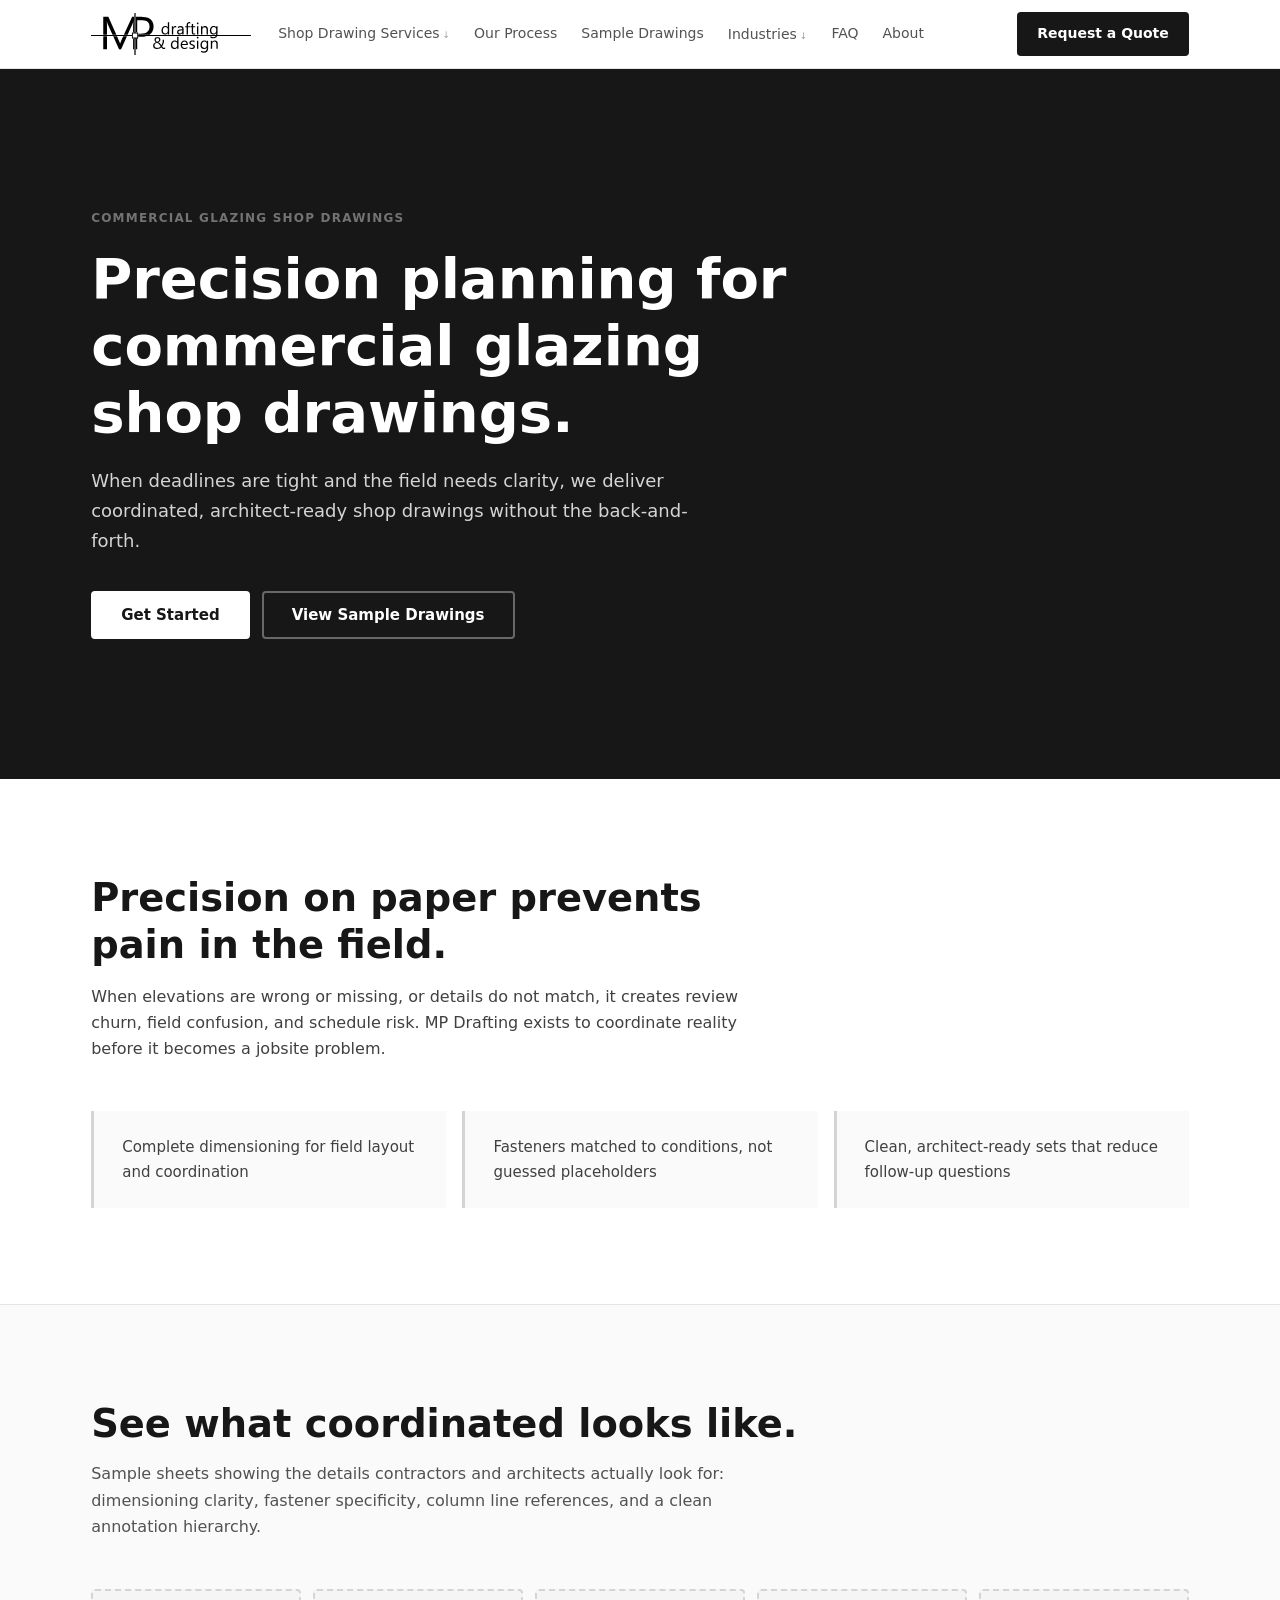
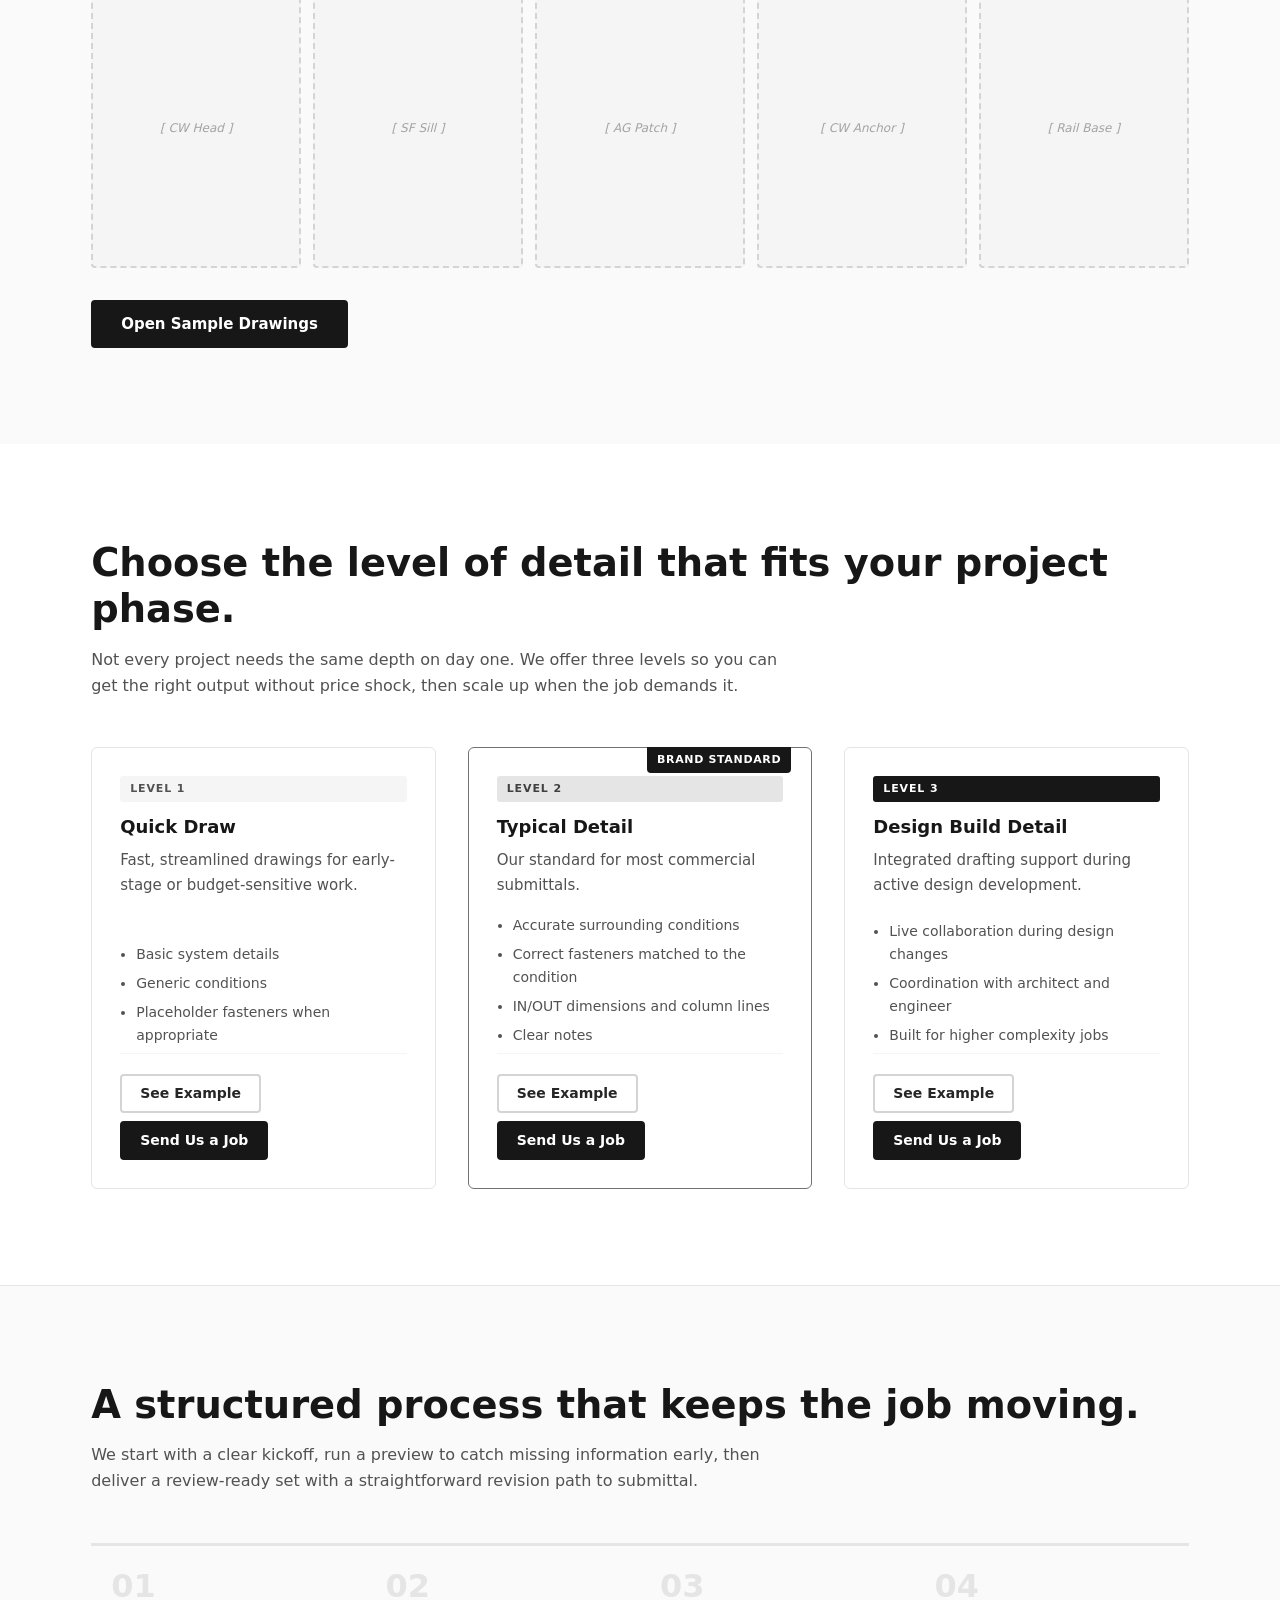
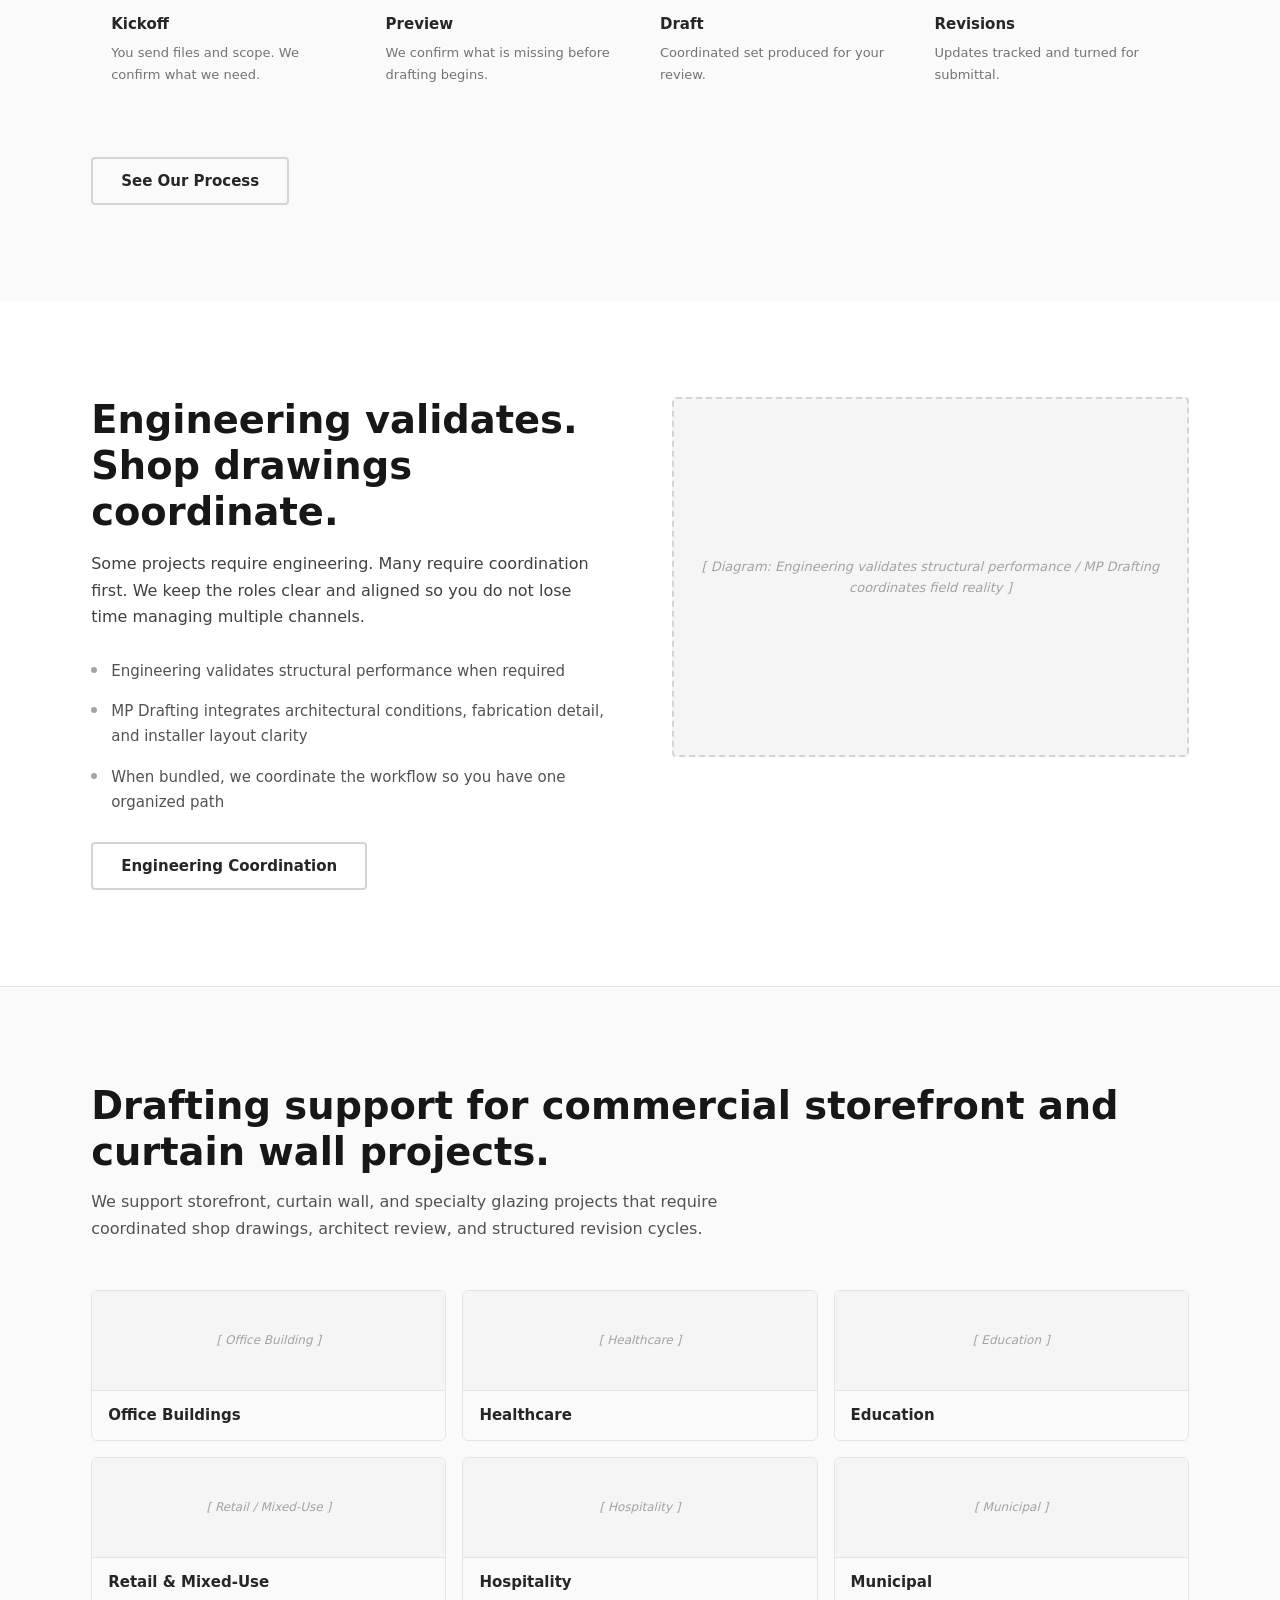
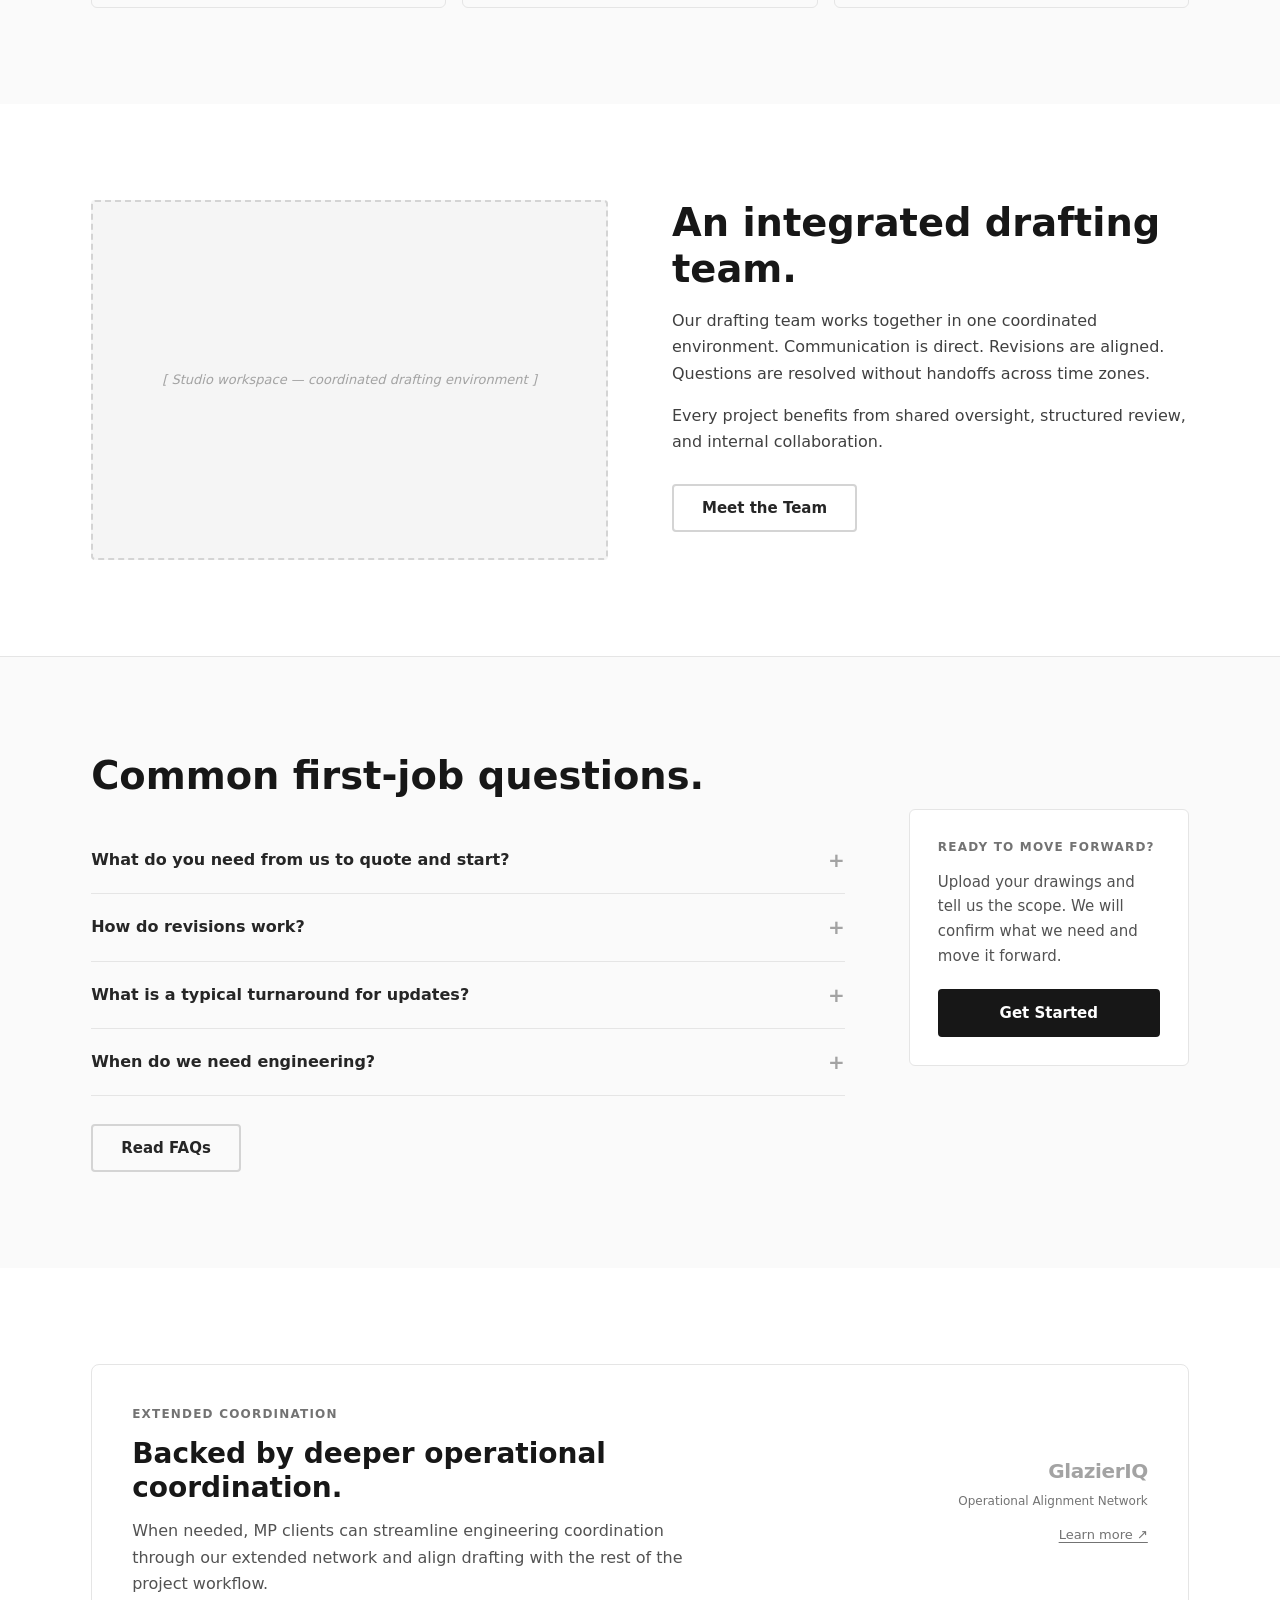
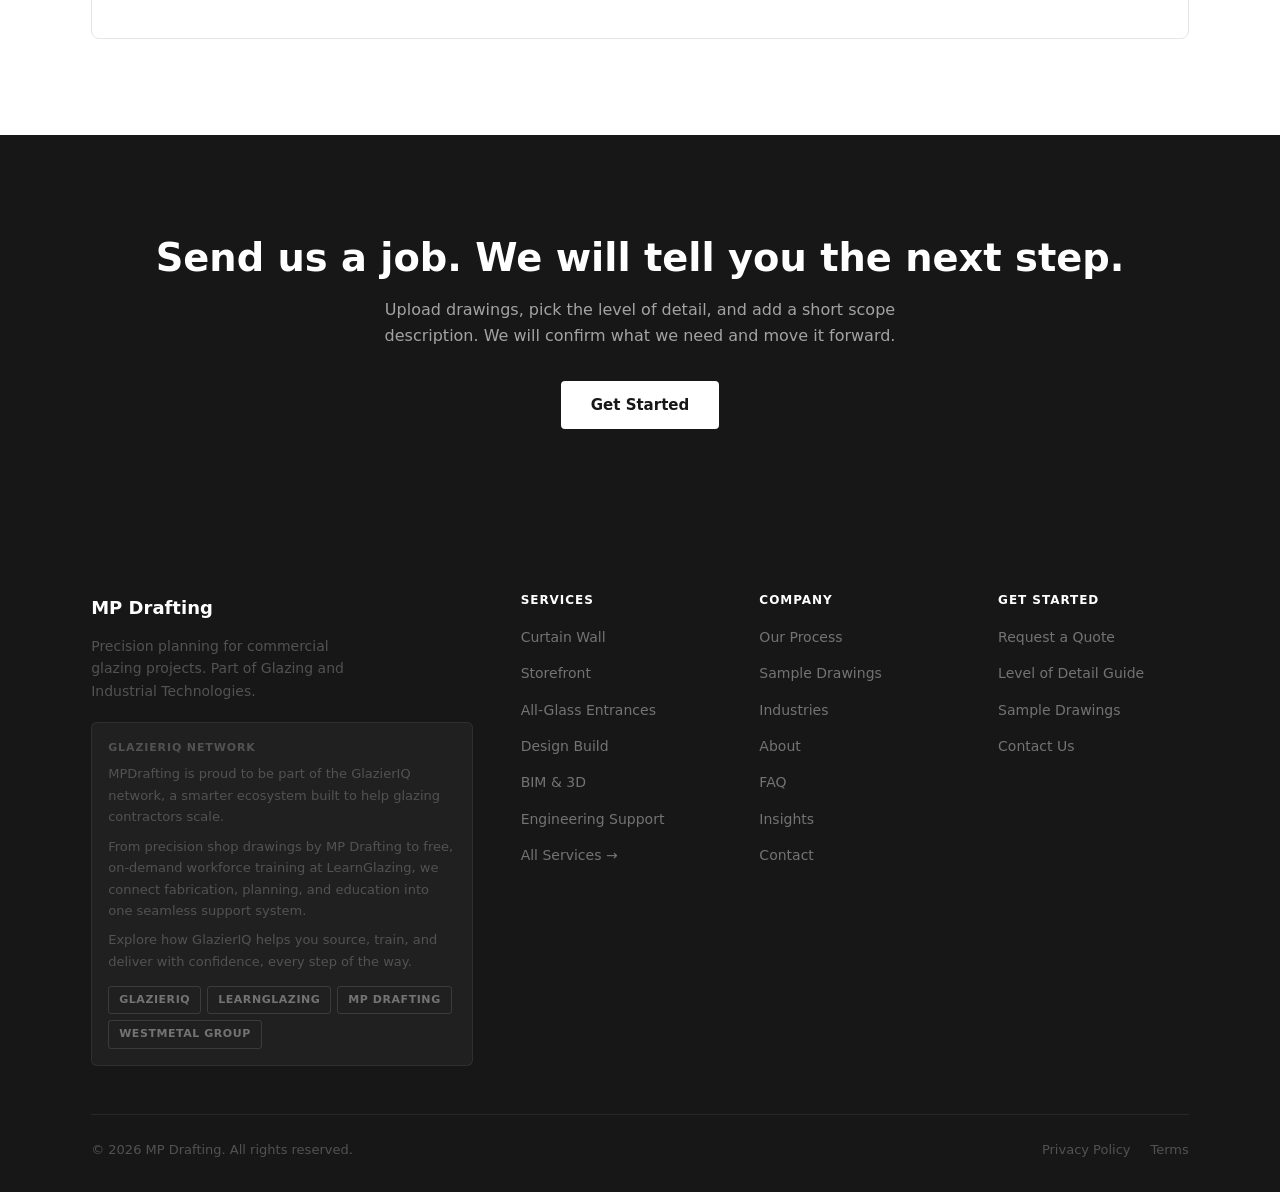
==== commit 35ba40cf: "see example updates" ====
--- a/mp-drafting/index.html
+++ b/mp-drafting/index.html
@@ -119,7 +119,8 @@
           <li>Placeholder fasteners when appropriate</li>
         </ul>
         <div class="card-footer">
-          <a href="request-quote/" class="btn btn--secondary btn--sm">Send Us a Job</a>
+          <button class="btn btn--secondary btn--sm" data-level="quick-draw">See Example</button>
+          <a href="request-quote/" class="btn btn--primary btn--sm">Send Us a Job</a>
         </div>
       </div>
 
@@ -135,6 +136,7 @@
           <li>Clear notes</li>
         </ul>
         <div class="card-footer">
+          <button class="btn btn--secondary btn--sm" data-level="typical-detail">See Example</button>
           <a href="request-quote/" class="btn btn--primary btn--sm">Send Us a Job</a>
         </div>
       </div>
@@ -149,7 +151,8 @@
           <li>Built for higher complexity jobs</li>
         </ul>
         <div class="card-footer">
-          <a href="request-quote/" class="btn btn--secondary btn--sm">Send Us a Job</a>
+          <button class="btn btn--secondary btn--sm" data-level="design-assist">See Example</button>
+          <a href="request-quote/" class="btn btn--primary btn--sm">Send Us a Job</a>
         </div>
       </div>
 
@@ -420,6 +423,21 @@
 </section>
 
 
+<!-- Level example modal -->
+<div class="level-example-modal" id="level-example-modal" role="dialog" aria-modal="true">
+  <div class="level-example-inner">
+    <button class="level-example-close" id="level-example-close" aria-label="Close">×</button>
+    <div class="level-example-img placeholder" id="level-example-img">[ Example drawing ]</div>
+    <div class="level-example-body">
+      <div class="label" id="level-example-tag"></div>
+      <h3 id="level-example-title"></h3>
+      <p class="level-example-tagline" id="level-example-tagline"></p>
+      <div id="level-example-content"></div>
+      <a href="request-quote/" class="btn btn--primary" id="level-example-select">Send Us a Job</a>
+    </div>
+  </div>
+</div>
+
 <div id="footer"></div>
 
 <script>window.MP_BASE = './';</script>
--- a/mp-drafting/css/wireframe.css
+++ b/mp-drafting/css/wireframe.css
@@ -382,6 +382,10 @@
   text-align: center;
   transition: background 0.15s, color 0.15s, border-color 0.15s;
   line-height: 1.2;
+  box-sizing: border-box;
+  font-family: inherit;
+  vertical-align: middle;
+  text-decoration: none;
 }
 .btn--primary   { background: var(--gray-900); color: var(--white); border-color: var(--gray-900); }
 .btn--primary:hover { background: var(--gray-700); border-color: var(--gray-700); }
@@ -454,7 +458,7 @@
 .card > p     { color: var(--gray-600); font-size: 0.9375rem; margin-bottom: 16px; flex: 1; max-width: none; }
 .card ul      { color: var(--gray-600); font-size: 0.875rem; padding-left: 16px; list-style: disc; }
 .card ul li   { margin-bottom: 6px; }
-.card-footer  { margin-top: auto; padding-top: 20px; border-top: 1px solid var(--gray-100); }
+.card-footer  { margin-top: auto; padding-top: 20px; border-top: 1px solid var(--gray-100); display: flex; gap: 8px; flex-wrap: wrap; }
 
 /* Service card */
 .service-card {
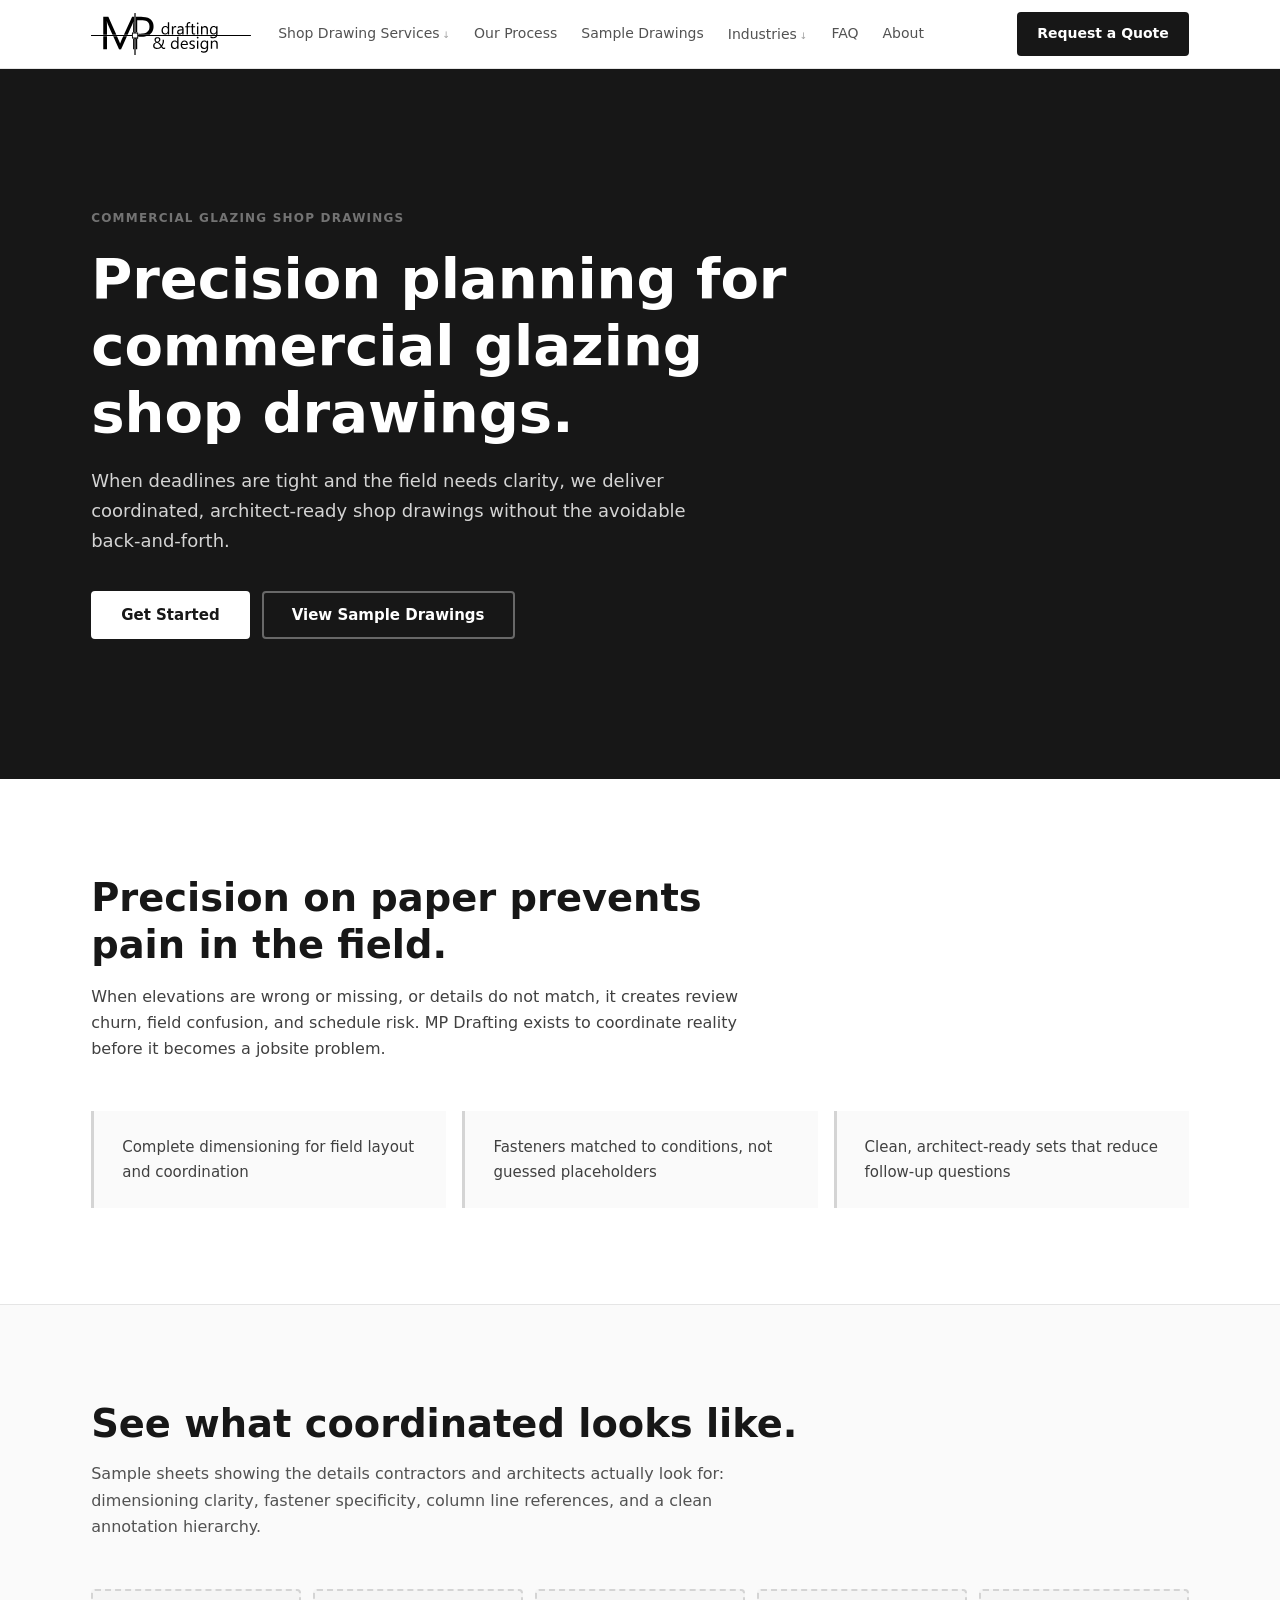
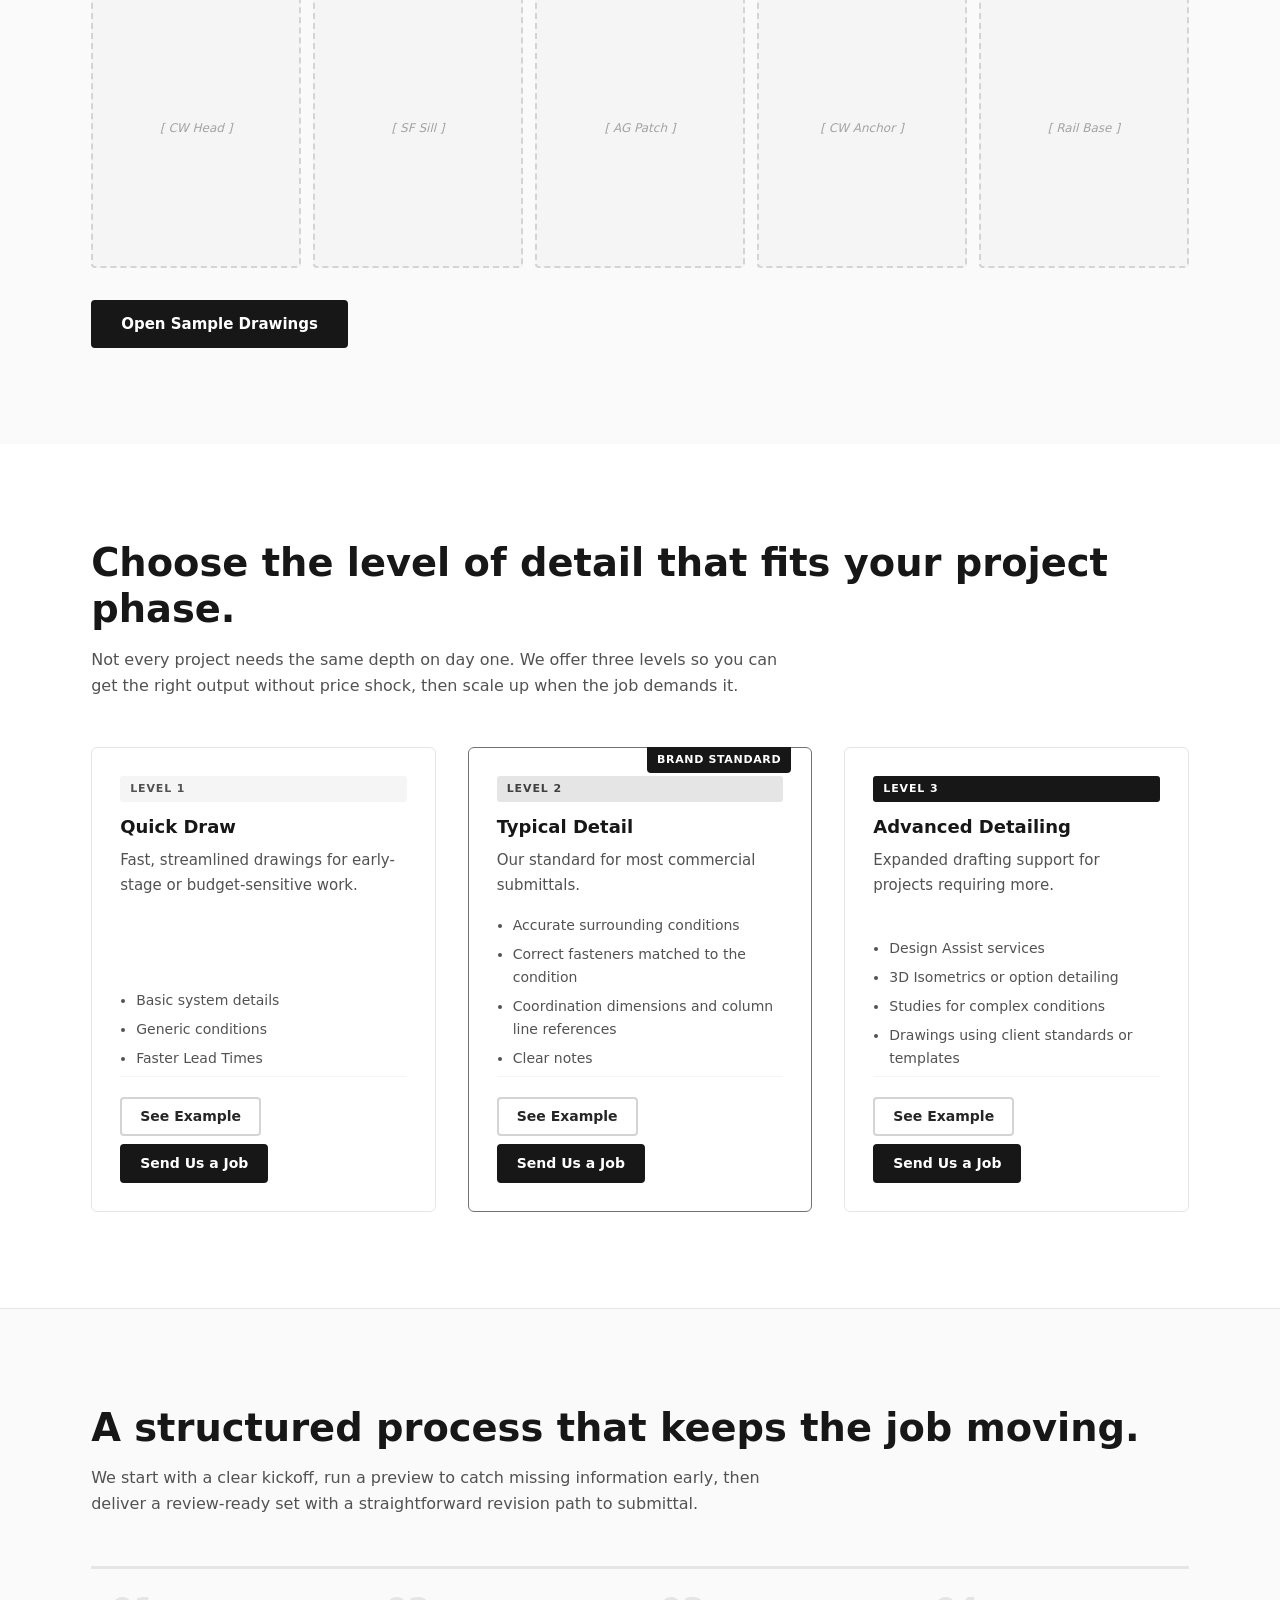
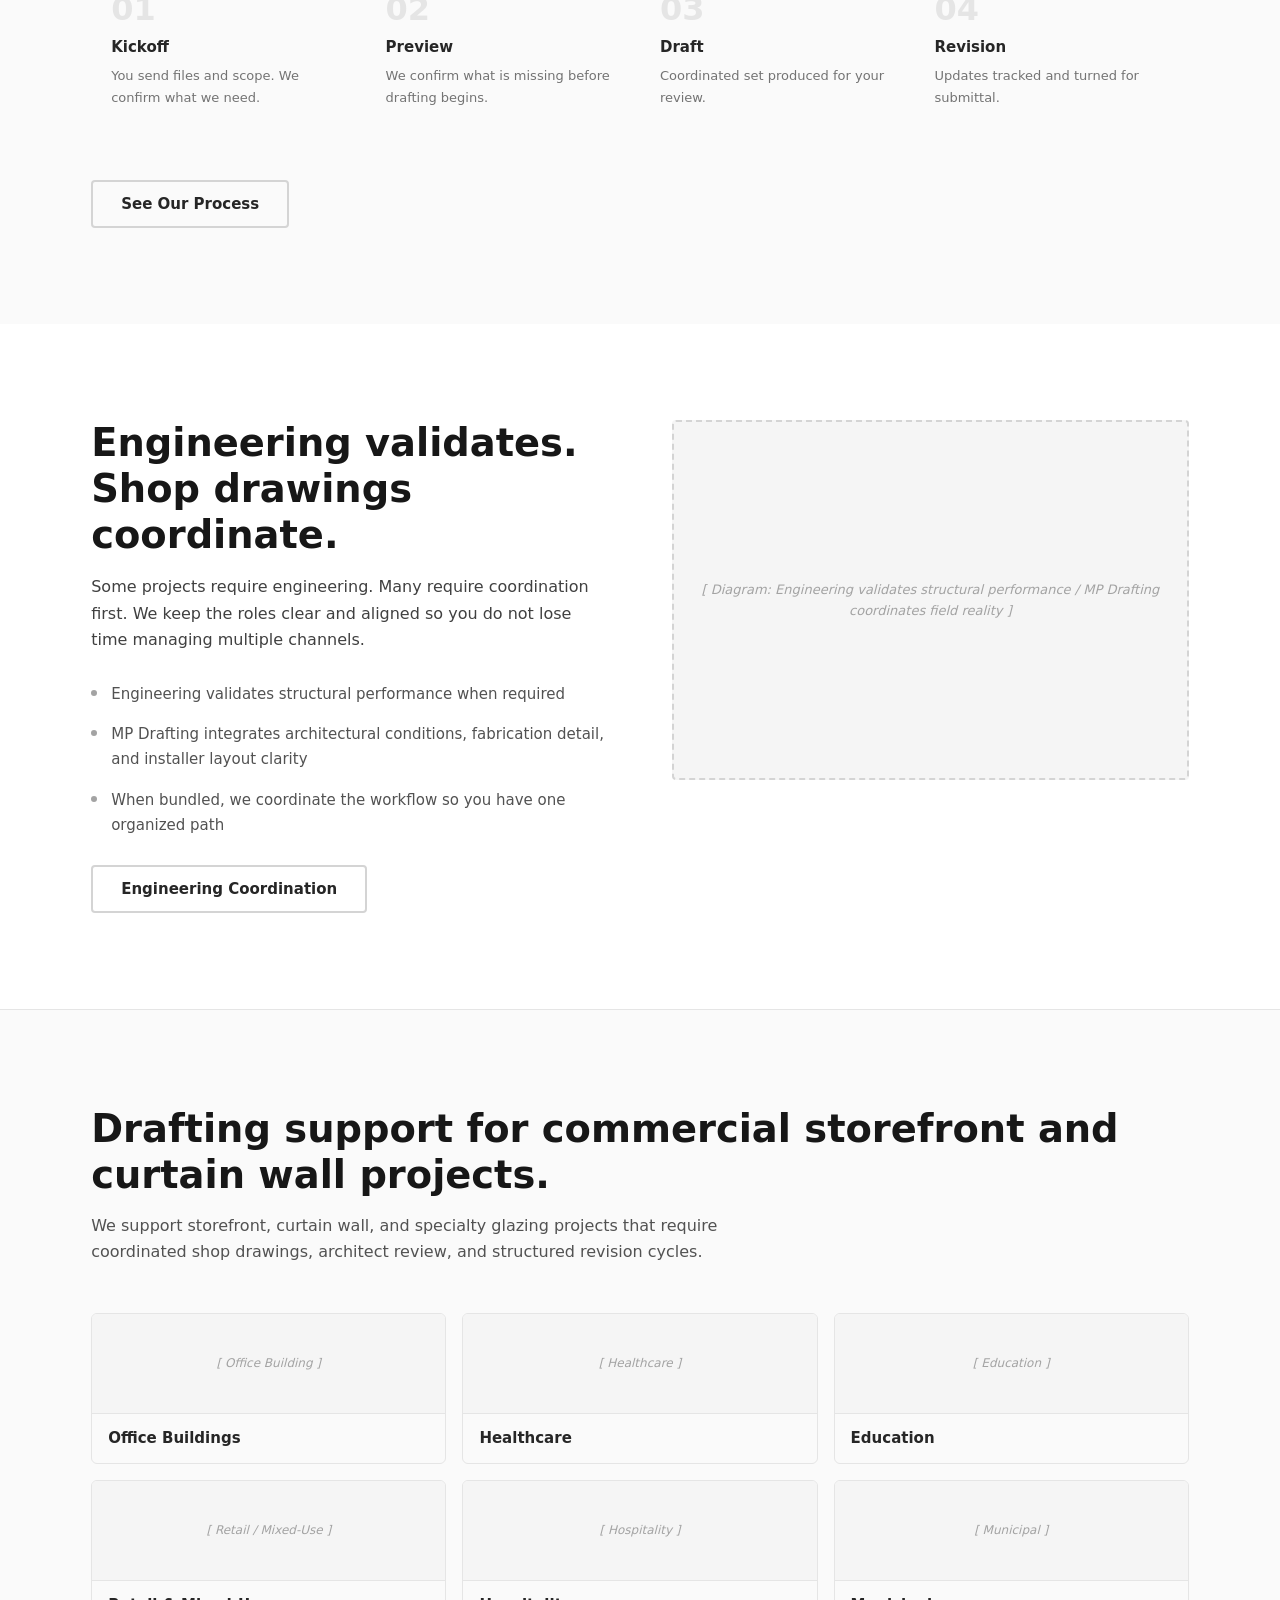
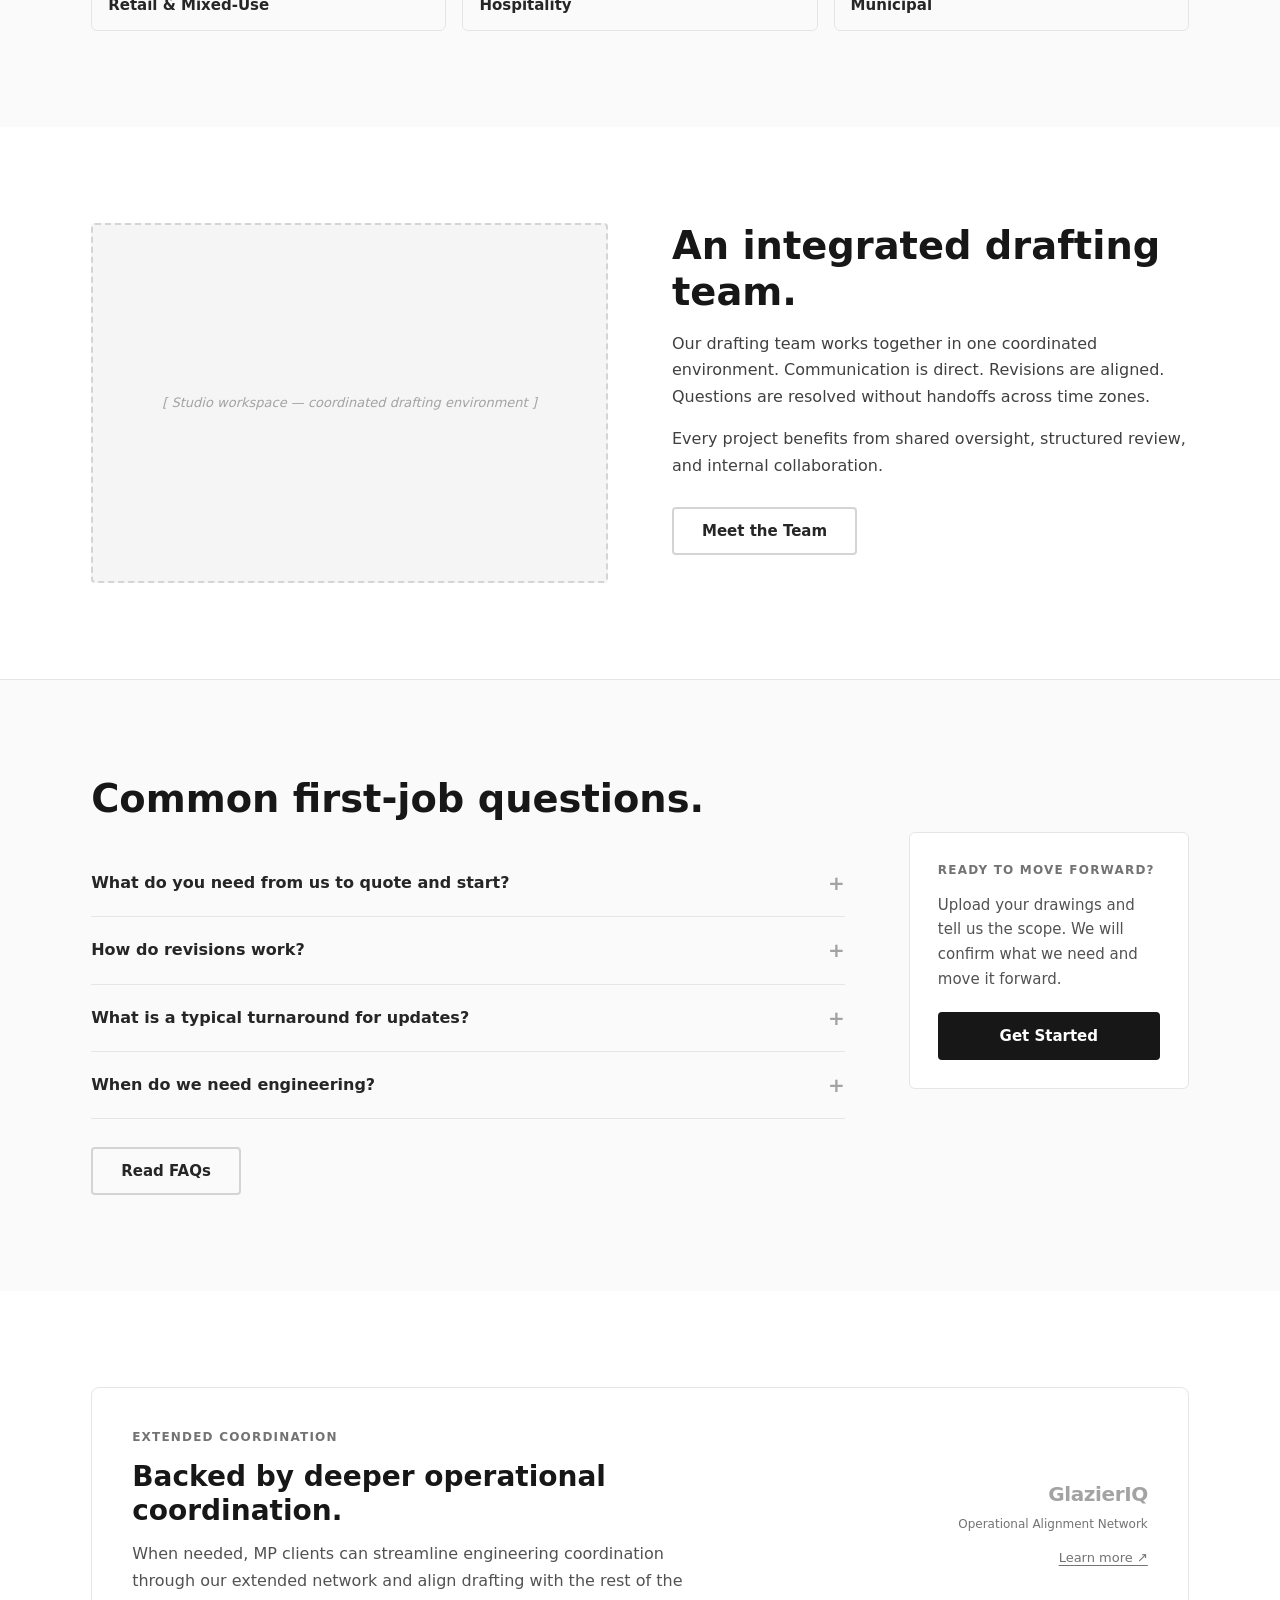
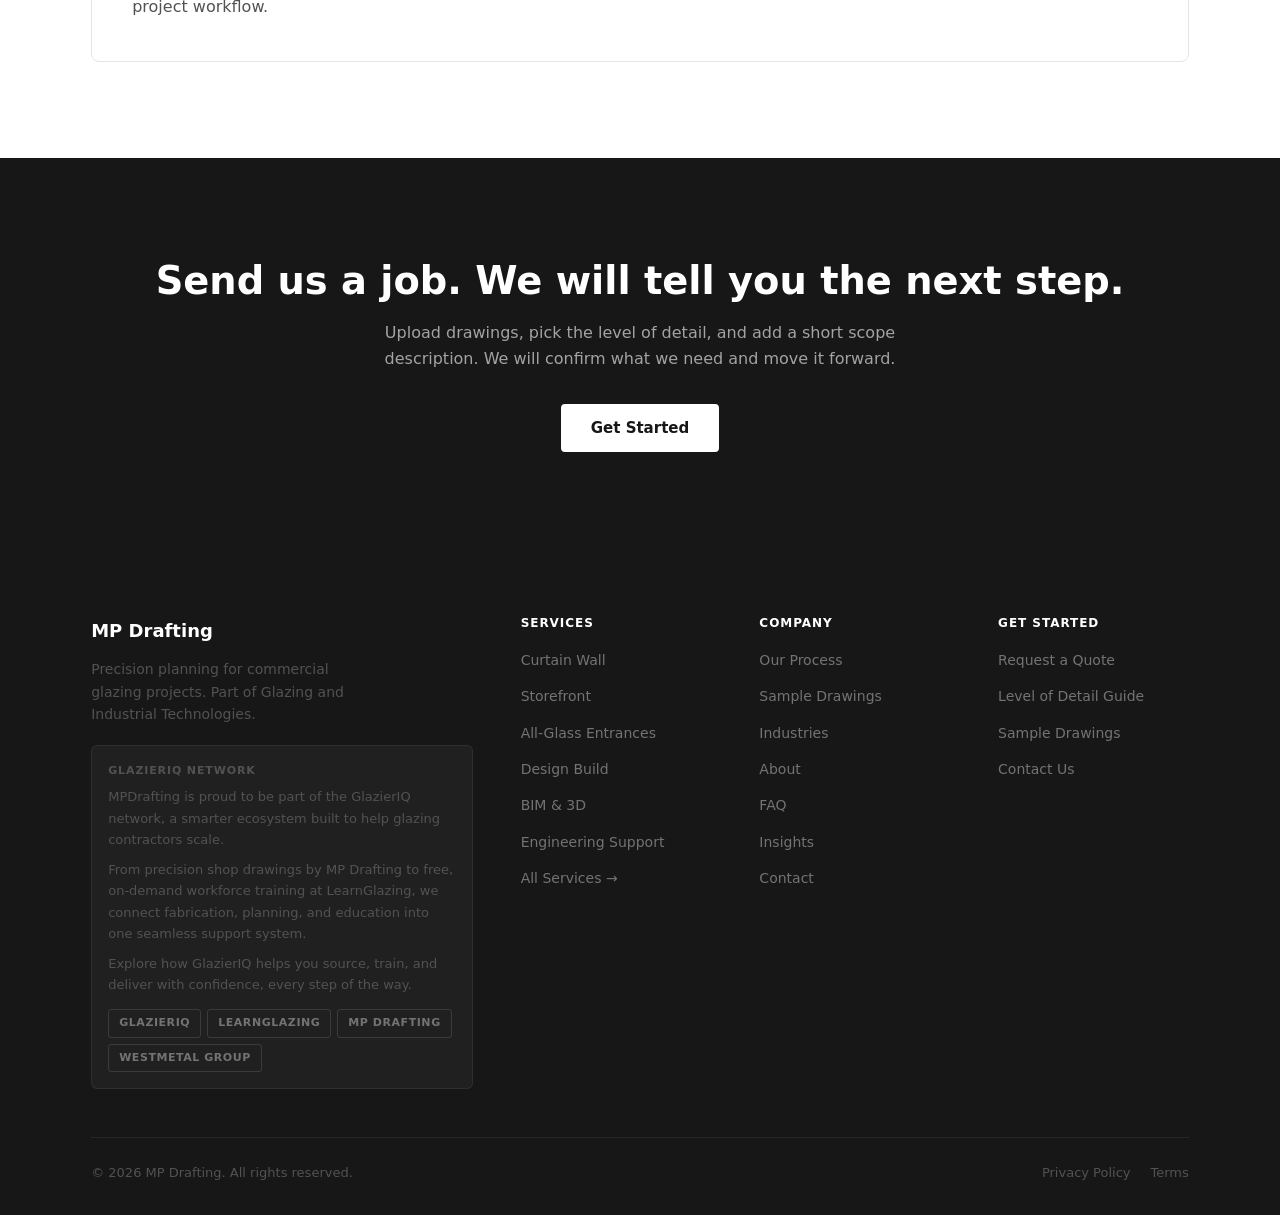
==== commit 83600bfc: "home page updates" ====
--- a/mp-drafting/index.html
+++ b/mp-drafting/index.html
@@ -29,7 +29,7 @@
     <div style="max-width: 720px;">
       <div class="label">Commercial Glazing Shop Drawings</div>
       <h1>Precision planning for commercial glazing shop drawings.</h1>
-      <p class="hero-sub">When deadlines are tight and the field needs clarity, we deliver coordinated, architect-ready shop drawings without the back-and-forth.</p>
+      <p class="hero-sub">When deadlines are tight and the field needs clarity, we deliver coordinated, architect-ready shop drawings without the avoidable back-and-forth.</p>
       <div class="btn-group">
         <a href="request-quote/" class="btn btn--white">Get Started</a>
         <a href="sample-drawings/" class="btn btn--ghost">View Sample Drawings</a>
@@ -116,7 +116,7 @@
         <ul>
           <li>Basic system details</li>
           <li>Generic conditions</li>
-          <li>Placeholder fasteners when appropriate</li>
+          <li>Faster Lead Times</li>
         </ul>
         <div class="card-footer">
           <button class="btn btn--secondary btn--sm" data-level="quick-draw">See Example</button>
@@ -132,7 +132,7 @@
         <ul>
           <li>Accurate surrounding conditions</li>
           <li>Correct fasteners matched to the condition</li>
-          <li>IN/OUT dimensions and column lines</li>
+          <li>Coordination dimensions and column line references</li>
           <li>Clear notes</li>
         </ul>
         <div class="card-footer">
@@ -143,12 +143,13 @@
 
       <div class="card">
         <div class="card-badge card-badge--l3">Level 3</div>
-        <h3>Design Build Detail</h3>
-        <p>Integrated drafting support during active design development.</p>
+        <h3>Advanced Detailing</h3>
+        <p>Expanded drafting support for projects requiring more.</p>
         <ul>
-          <li>Live collaboration during design changes</li>
-          <li>Coordination with architect and engineer</li>
-          <li>Built for higher complexity jobs</li>
+          <li>Design Assist services</li>
+          <li>3D Isometrics or option detailing</li>
+          <li>Studies for complex conditions</li>
+          <li>Drawings using client standards or templates</li>
         </ul>
         <div class="card-footer">
           <button class="btn btn--secondary btn--sm" data-level="design-assist">See Example</button>
@@ -194,7 +195,7 @@
       </div>
       <div class="process-step">
         <div class="step-number">04</div>
-        <div class="step-title">Revisions</div>
+        <div class="step-title">Revision</div>
         <div class="step-desc">Updates tracked and turned for submittal.</div>
       </div>
     </div>
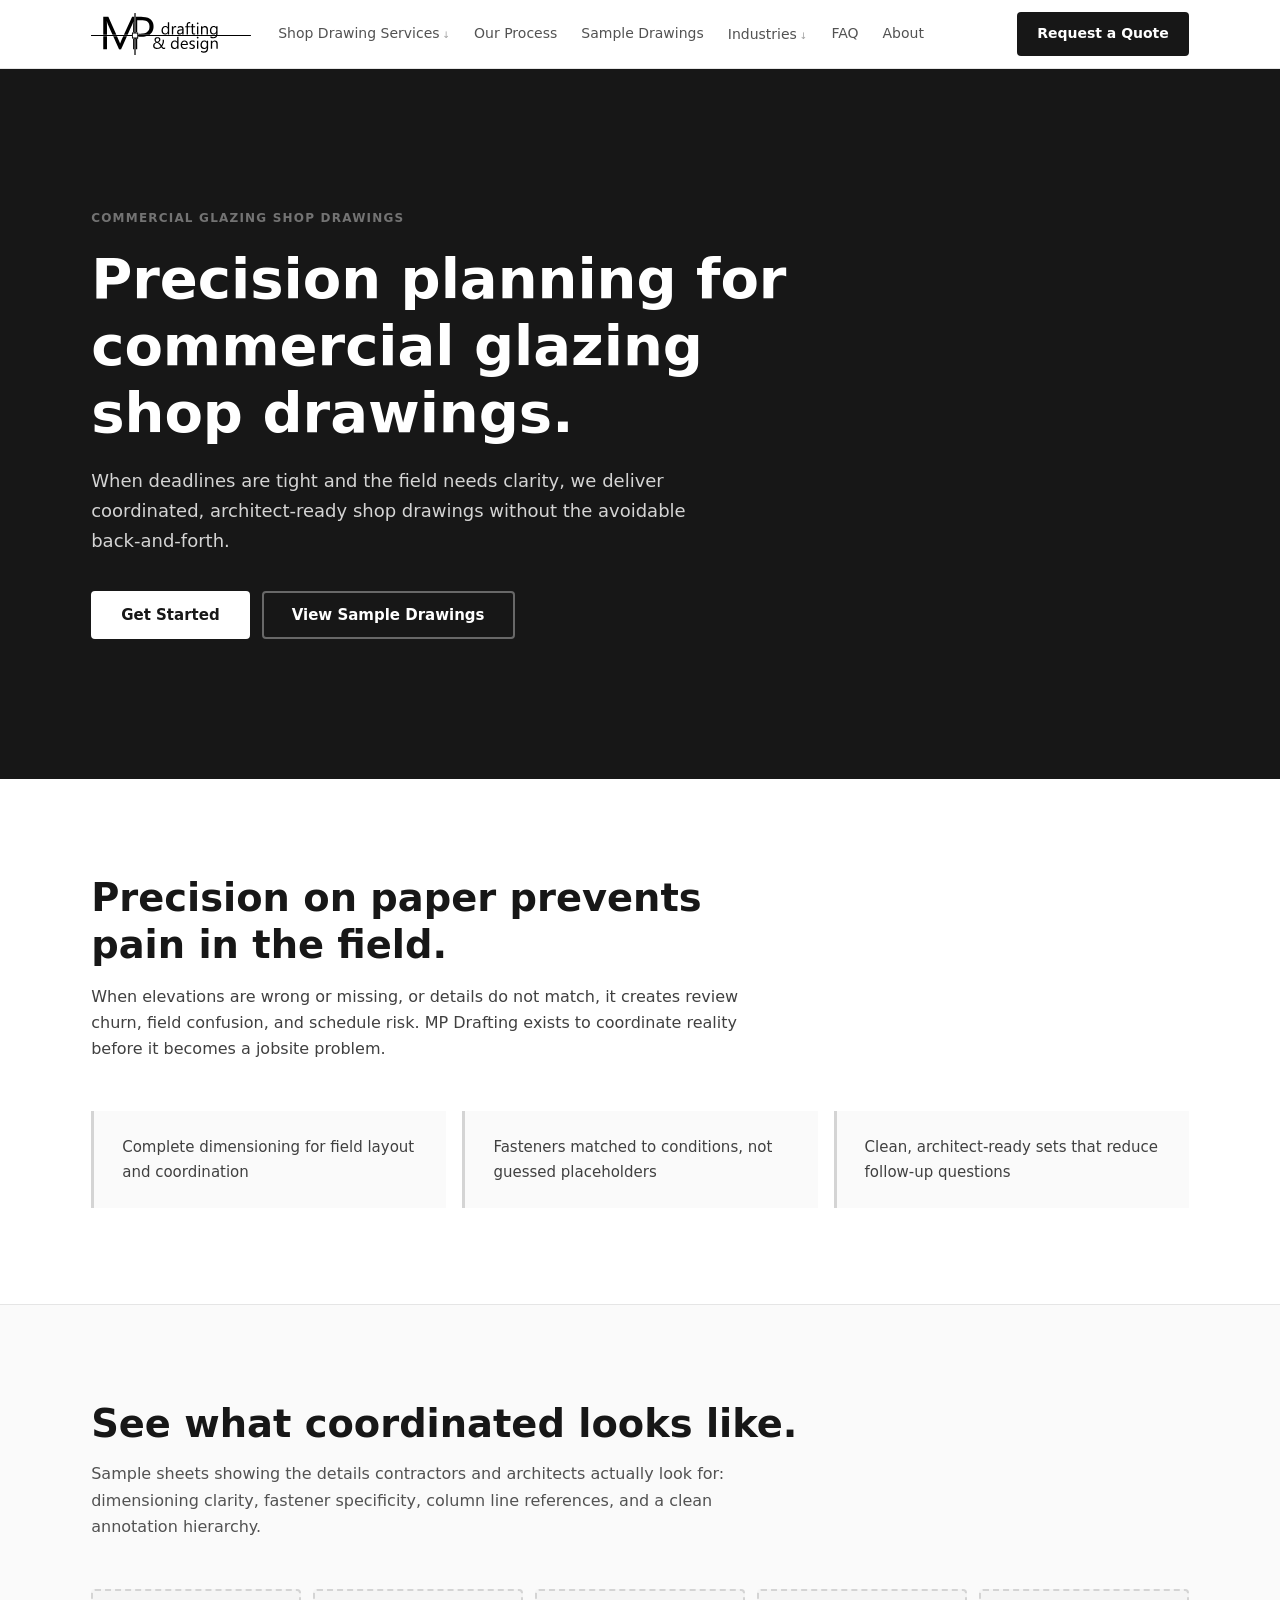
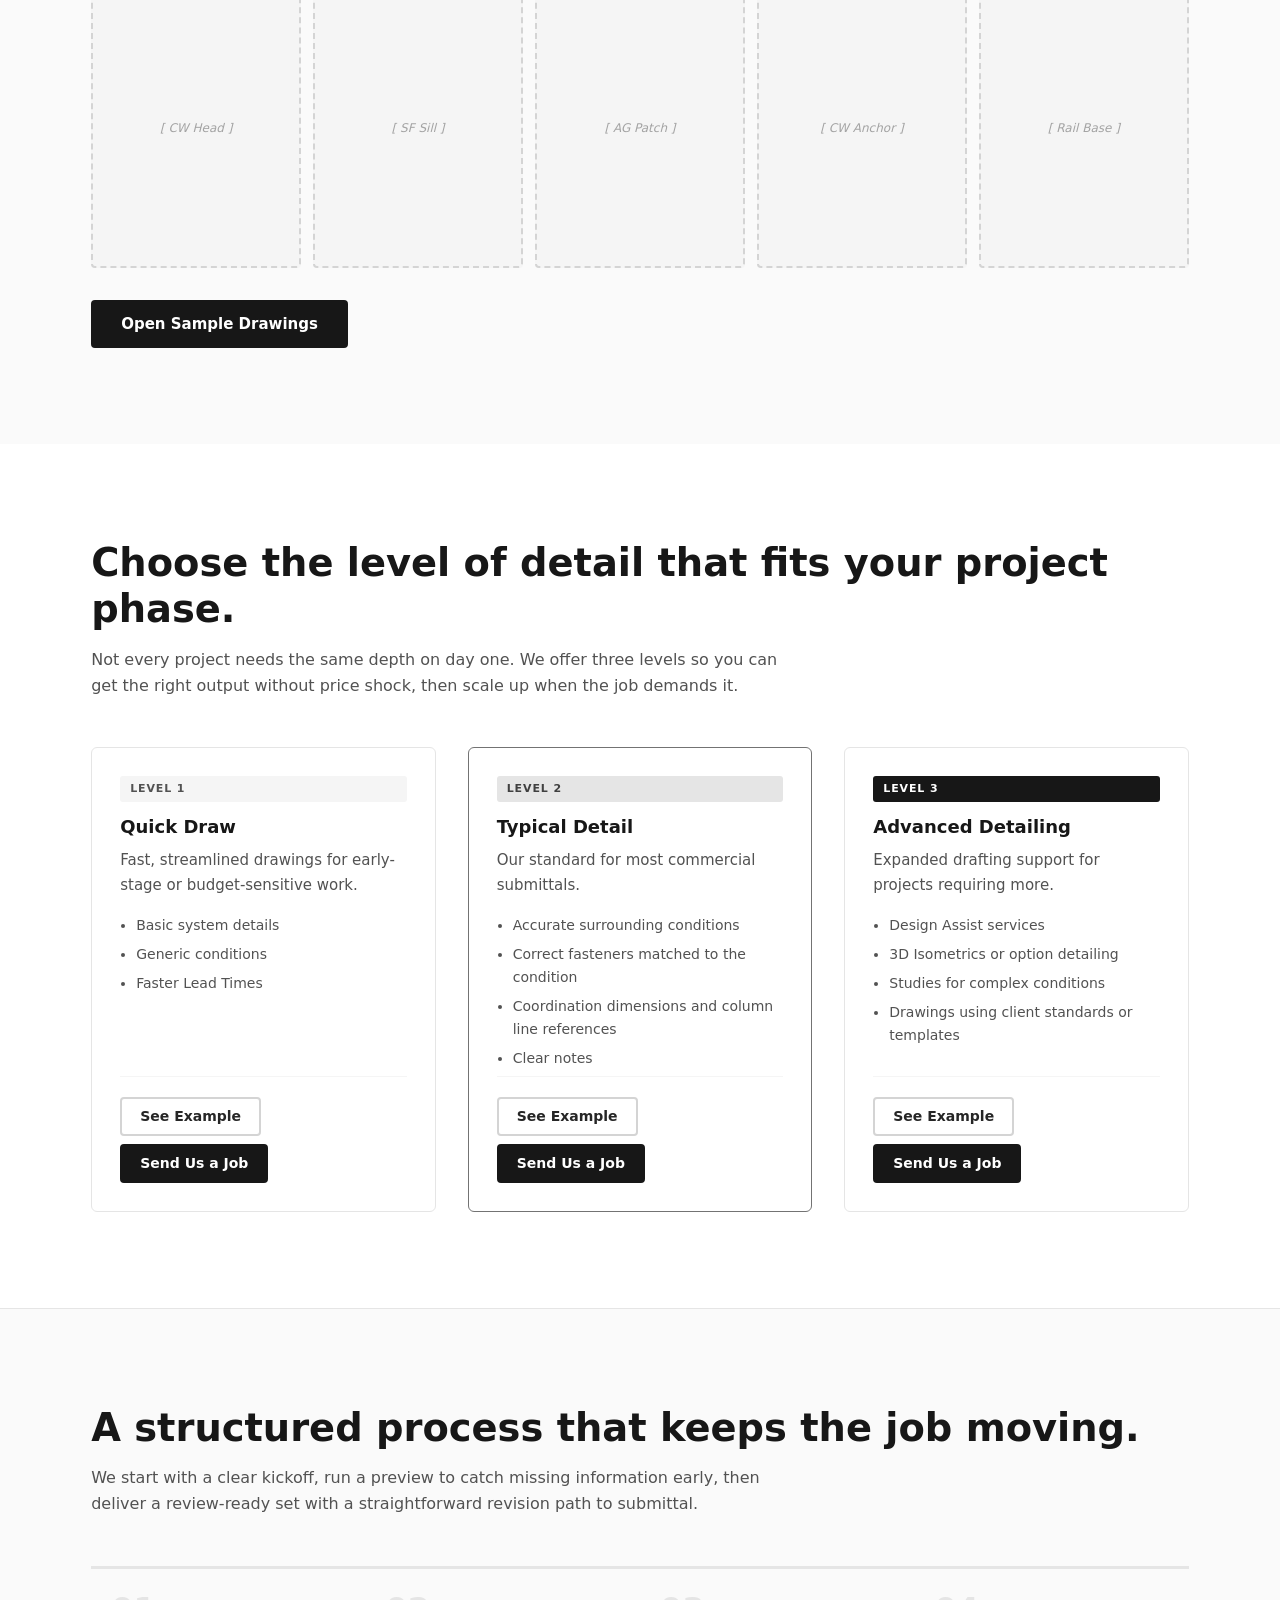
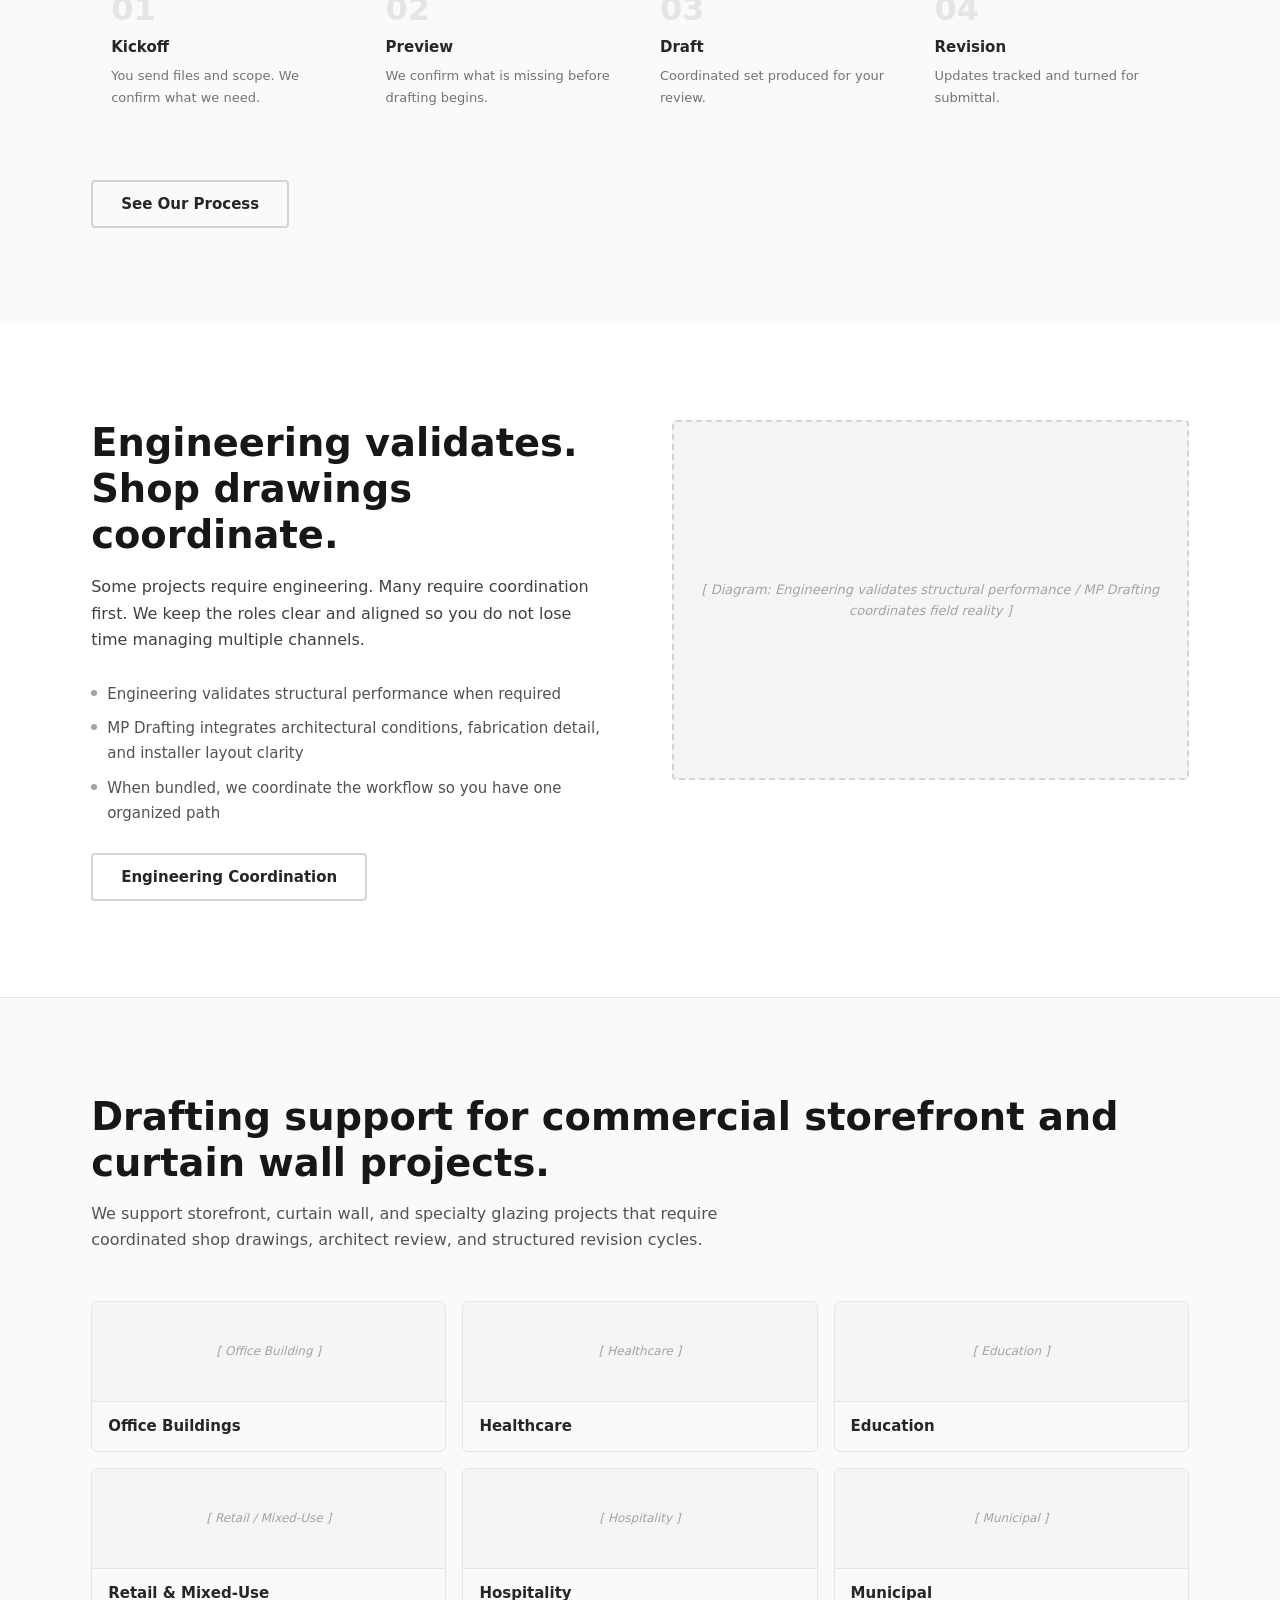
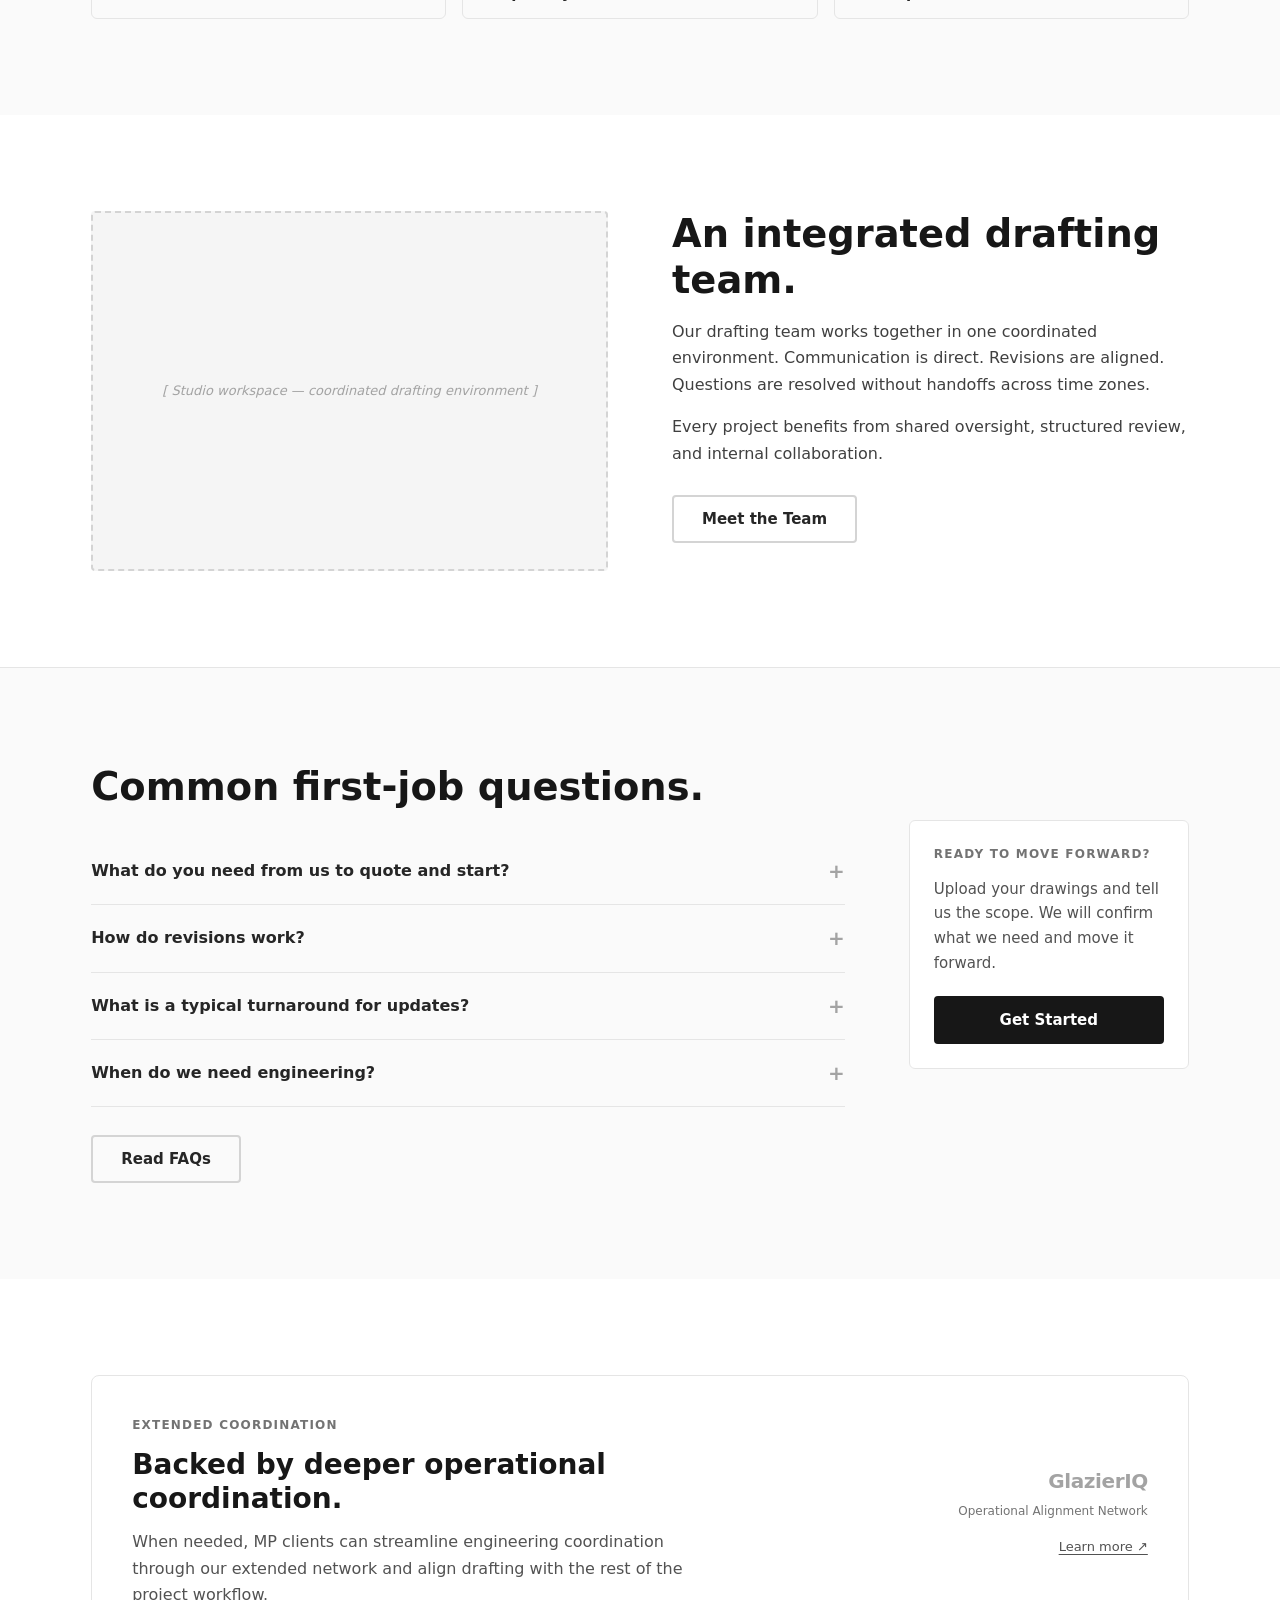
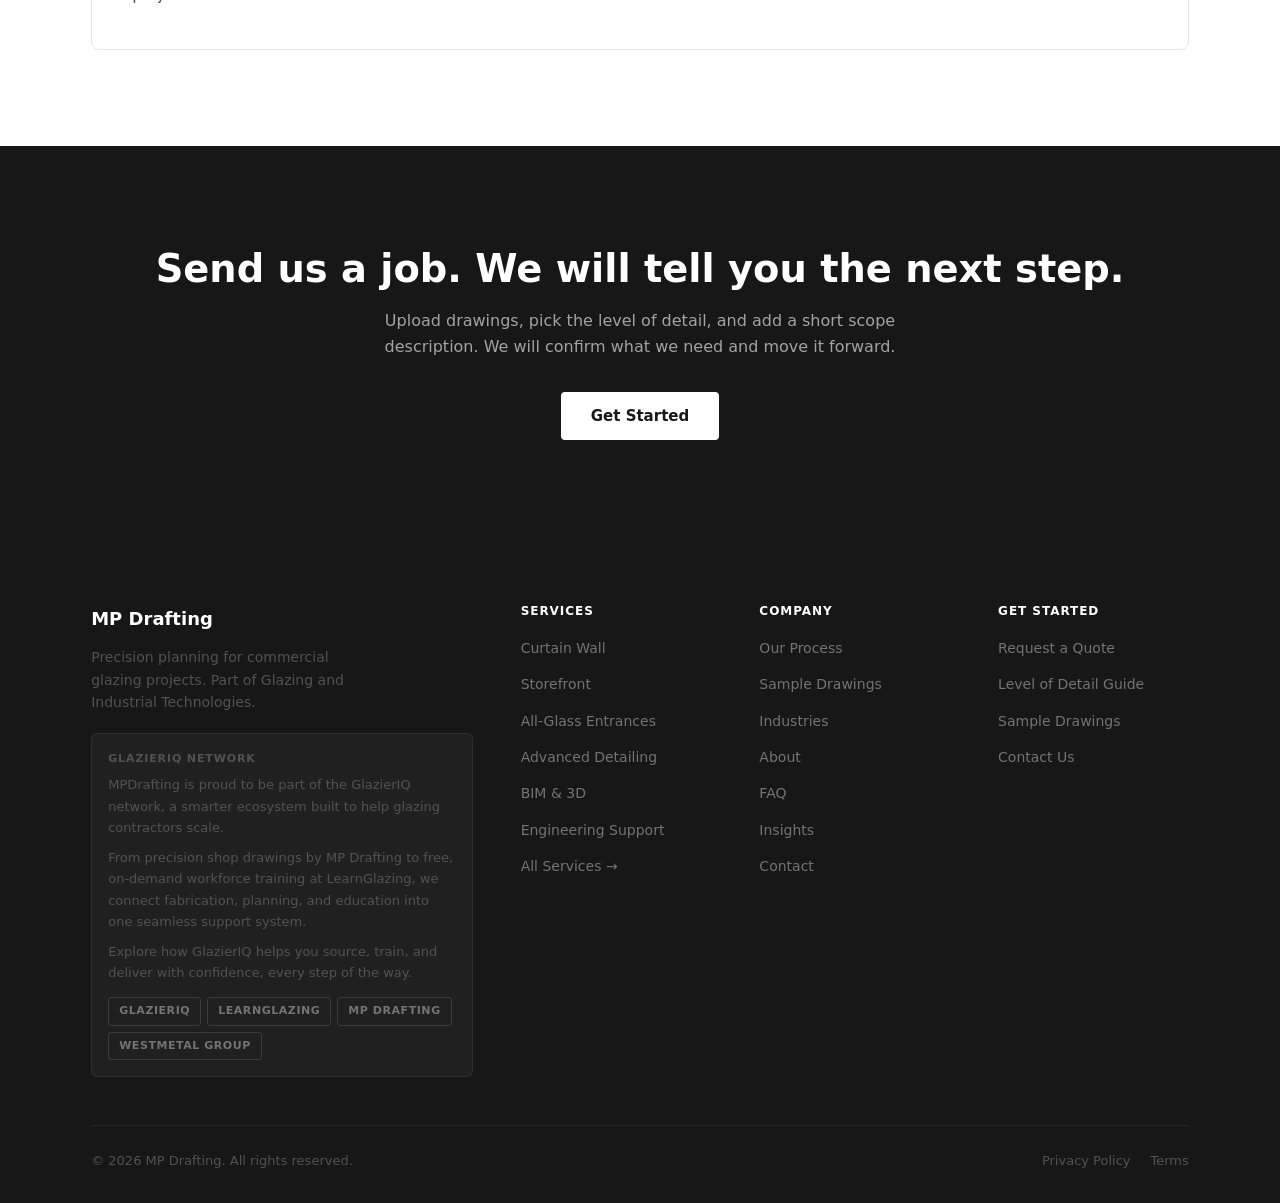
==== commit 65d5ab3d: "cleanup / updates" ====
--- a/mp-drafting/index.html
+++ b/mp-drafting/index.html
@@ -5,6 +5,7 @@
   <meta name="viewport" content="width=device-width, initial-scale=1.0">
   <title>MP Drafting — Precision Planning for Commercial Glazing Shop Drawings</title>
   <link rel="stylesheet" href="css/wireframe.css">
+  <link rel="stylesheet" href="css/global.css">
 </head>
 <body>
 
@@ -26,7 +27,7 @@
 ═══════════════════════════════════════════════════ -->
 <section class="hero">
   <div class="container">
-    <div style="max-width: 720px;">
+    <div class="mw-720">
       <div class="label">Commercial Glazing Shop Drawings</div>
       <h1>Precision planning for commercial glazing shop drawings.</h1>
       <p class="hero-sub">When deadlines are tight and the field needs clarity, we deliver coordinated, architect-ready shop drawings without the avoidable back-and-forth.</p>
@@ -46,7 +47,7 @@
 <section class="section">
   <div class="container">
 
-    <div style="max-width:680px;">
+    <div class="mw-680">
       <h2>Precision on paper prevents pain in the field.</h2>
       <p class="mt-sm">When elevations are wrong or missing, or details do not match, it creates review churn, field confusion, and schedule risk. MP Drafting exists to coordinate reality before it becomes a jobsite problem.</p>
     </div>
@@ -124,7 +125,7 @@
         </div>
       </div>
 
-      <div class="card card--featured" style="position:relative;">
+      <div class="card card--featured">
         <div class="card-most-common">Brand Standard</div>
         <div class="card-badge card-badge--l2">Level 2</div>
         <h3>Typical Detail</h3>
@@ -219,17 +220,14 @@
       <div>
         <h2>Engineering validates. Shop drawings coordinate.</h2>
         <p class="mt-sm">Some projects require engineering. Many require coordination first. We keep the roles clear and aligned so you do not lose time managing multiple channels.</p>
-        <ul class="mt-md" style="display:flex;flex-direction:column;gap:16px;padding:0;">
-          <li style="display:flex;gap:14px;align-items:flex-start;font-size:0.9375rem;color:var(--gray-600);">
-            <span style="width:6px;height:6px;background:var(--gray-400);border-radius:50%;flex-shrink:0;margin-top:8px;"></span>
+        <ul class="arrow-list arrow-list--muted mt-md">
+          <li><span class="bullet-dot"></span>
             Engineering validates structural performance when required
           </li>
-          <li style="display:flex;gap:14px;align-items:flex-start;font-size:0.9375rem;color:var(--gray-600);">
-            <span style="width:6px;height:6px;background:var(--gray-400);border-radius:50%;flex-shrink:0;margin-top:8px;"></span>
+          <li><span class="bullet-dot"></span>
             MP Drafting integrates architectural conditions, fabrication detail, and installer layout clarity
           </li>
-          <li style="display:flex;gap:14px;align-items:flex-start;font-size:0.9375rem;color:var(--gray-600);">
-            <span style="width:6px;height:6px;background:var(--gray-400);border-radius:50%;flex-shrink:0;margin-top:8px;"></span>
+          <li><span class="bullet-dot"></span>
             When bundled, we coordinate the workflow so you have one organized path
           </li>
         </ul>
@@ -374,13 +372,11 @@
         <a href="faq/" class="btn btn--secondary mt-md">Read FAQs</a>
       </div>
 
-      <div style="padding-top:56px;">
-        <div style="padding:28px;border:1px solid var(--gray-200);border-radius:6px;background:white;">
-          <div class="label" style="margin-bottom:12px;">Ready to move forward?</div>
-          <p style="font-size:0.9375rem;color:var(--gray-600);margin-bottom:20px;max-width:none;">Upload your drawings and tell us the scope. We will confirm what we need and move it forward.</p>
-          <a href="request-quote/" class="btn btn--primary" style="display:block;text-align:center;">Get Started</a>
-        </div>
-      </div>
+      <aside class="sidebar pt-56"><div class="sidebar__card">
+        <div class="label">Ready to move forward?</div>
+        <p>Upload your drawings and tell us the scope. We will confirm what we need and move it forward.</p>
+        <a href="request-quote/" class="btn btn--primary">Get Started</a>
+      </div></aside>
 
     </div>
   </div>
@@ -393,16 +389,16 @@
 ═══════════════════════════════════════════════════ -->
 <section class="section">
   <div class="container">
-    <div style="border:1px solid var(--gray-200);border-radius:8px;padding:40px;display:flex;justify-content:space-between;align-items:center;gap:40px;flex-wrap:wrap;">
-      <div style="max-width:580px;">
-        <div class="label" style="margin-bottom:12px;">Extended Coordination</div>
-        <h2 style="font-size:clamp(1.25rem,2.5vw,1.75rem);margin-bottom:14px;">Backed by deeper operational coordination.</h2>
-        <p style="color:var(--gray-600);">When needed, MP clients can streamline engineering coordination through our extended network and align drafting with the rest of the project workflow.</p>
-      </div>
-      <div style="text-align:right;flex-shrink:0;">
-        <div style="font-size:1.25rem;font-weight:700;color:var(--gray-400);letter-spacing:-0.02em;">GlazierIQ</div>
-        <div style="font-size:0.75rem;color:var(--gray-500);margin-top:4px;">Operational Alignment Network</div>
-        <a href="#" style="font-size:0.8125rem;color:var(--gray-500);text-decoration:underline;text-underline-offset:3px;margin-top:12px;display:inline-block;">Learn more ↗</a>
+    <div class="glazieriq-box">
+      <div class="glazieriq-box__body">
+        <div class="label">Extended Coordination</div>
+        <h2>Backed by deeper operational coordination.</h2>
+        <p>When needed, MP clients can streamline engineering coordination through our extended network and align drafting with the rest of the project workflow.</p>
+      </div>
+      <div class="glazieriq-box__brand">
+        <div class="glazieriq-box__name">GlazierIQ</div>
+        <div class="glazieriq-box__sub">Operational Alignment Network</div>
+        <a href="#" class="link link--muted link--sm link--inline">Learn more ↗</a>
       </div>
     </div>
   </div>
--- a/mp-drafting/css/wireframe.css
+++ b/mp-drafting/css/wireframe.css
@@ -455,7 +455,7 @@
 .card-badge--l3 { background: var(--gray-900); color: var(--white); }
 
 .card h3      { font-size: 1.125rem; margin-bottom: 10px; }
-.card > p     { color: var(--gray-600); font-size: 0.9375rem; margin-bottom: 16px; flex: 1; max-width: none; }
+.card > p     { color: var(--gray-600); font-size: 0.9375rem; margin-bottom: 16px; max-width: none; }
 .card ul      { color: var(--gray-600); font-size: 0.875rem; padding-left: 16px; list-style: disc; }
 .card ul li   { margin-bottom: 6px; }
 .card-footer  { margin-top: auto; padding-top: 20px; border-top: 1px solid var(--gray-100); display: flex; gap: 8px; flex-wrap: wrap; }
@@ -536,14 +536,30 @@
   position: absolute;
   left: 24px; top: 52px; bottom: 0;
   width: 2px; background: var(--gray-200);
+  transition: background 0.35s;
 }
 .process-block:last-child::before { display: none; }
+
+/* Active / done states (set by scroll observer on our-process page) */
+.process-block.is-active .process-num {
+  background: var(--gray-900);
+  border-color: var(--gray-900);
+  color: var(--white);
+}
+.process-block.is-done .process-num {
+  background: var(--gray-900);
+  border-color: var(--gray-900);
+  color: var(--white);
+}
+.process-block.is-done::before { background: var(--gray-900); }
 .process-num {
   width: 48px; height: 48px;
   border: 2px solid var(--gray-300); border-radius: 50%;
   display: flex; align-items: center; justify-content: center;
   font-weight: 700; font-size: 0.9375rem;
   color: var(--gray-500); background: var(--white); flex-shrink: 0; margin-top: 2px;
+  transition: background 0.35s, border-color 0.35s, color 0.35s;
+  position: relative; z-index: 1;
 }
 .process-content h3  { font-size: 1.125rem; margin-bottom: 10px; }
 .process-content p   { color: var(--gray-600); font-size: 0.9375rem; }
@@ -575,7 +591,8 @@
   color: var(--gray-500); border-bottom: 2px solid transparent;
   transition: color 0.15s, border-color 0.15s;
 }
-.anchor-nav a:hover { color: var(--gray-800); border-bottom-color: var(--gray-300); }
+.anchor-nav a:hover  { color: var(--gray-800); border-bottom-color: var(--gray-300); }
+.anchor-nav a.active { color: var(--gray-900); border-bottom-color: var(--gray-900); font-weight: 600; }
 
 /* FAQ */
 .faq-list { display: flex; flex-direction: column; }
@@ -1230,3 +1247,47 @@
   margin-bottom: 24px;
 }
 .level-example-pdf:hover { color: var(--gray-900); }
+
+/* ── Our Process: fixed step sidebar ── */
+.process-sidebar {
+  position: fixed;
+  right: 20px;
+  top: 50%;
+  transform: translateY(-50%);
+  z-index: 40;
+  display: none; /* JS-enabled on wide screens only */
+  flex-direction: column;
+  align-items: center;
+}
+@media (min-width: 1160px) {
+  .process-sidebar { display: flex; }
+}
+.process-sidebar-track {
+  position: absolute;
+  left: 50%;
+  top: 7px; bottom: 7px;
+  width: 1px;
+  background: var(--gray-200);
+  transform: translateX(-50%);
+  overflow: hidden;
+}
+.process-sidebar-fill {
+  width: 100%;
+  height: 0%;
+  background: var(--gray-600);
+  transition: height 0.4s ease;
+}
+.process-sidebar-dot {
+  width: 7px; height: 7px;
+  border-radius: 50%;
+  background: var(--gray-300);
+  display: block;
+  margin: 13px 0;
+  position: relative;
+  z-index: 1;
+  transition: background 0.35s;
+  cursor: pointer;
+}
+.process-sidebar-dot:hover    { background: var(--gray-500); }
+.process-sidebar-dot.is-done  { background: var(--gray-600); }
+.process-sidebar-dot.is-active { background: var(--gray-900); box-shadow: 0 0 0 2px var(--white), 0 0 0 3px var(--gray-500); }
--- a/mp-drafting/css/global.css
+++ b/mp-drafting/css/global.css
@@ -0,0 +1 @@
+.mt-4{margin-top:4px}.mt-8{margin-top:8px}.mt-10{margin-top:10px}.mt-24{margin-top:24px}.mt-28{margin-top:28px}.mt-32{margin-top:32px}.mt-40{margin-top:40px}.mb-0{margin-bottom:0}.mb-8{margin-bottom:8px}.mb-10{margin-bottom:10px}.mb-12{margin-bottom:12px}.mb-20{margin-bottom:20px}.mb-24{margin-bottom:24px}.mb-28{margin-bottom:28px}.mb-32{margin-bottom:32px}.mb-40{margin-bottom:40px}.mb-56{margin-bottom:56px}.pt-40{padding-top:40px}.pt-56{padding-top:56px}.mw-580{max-width:580px}.mw-640{max-width:640px}.mw-680{max-width:680px}.mw-720{max-width:720px}.mw-none{max-width:none}.overflow-x-auto{overflow-x:auto}.form-nav{display:flex;justify-content:flex-end}.form-actions{display:flex;gap:12px;align-items:center;flex-wrap:wrap}.text-hint{font-size:.875rem;color:var(--gray-500)}.text-body-sm{font-size:.9375rem;color:var(--gray-600)}.required{color:var(--gray-800)}.content-with-sidebar{display:grid;grid-template-columns:1fr 320px;gap:64px;align-items:start}@media(max-width: 800px){.content-with-sidebar{grid-template-columns:1fr;gap:40px}}.page-header__bullets{display:flex;flex-direction:column;gap:8px;margin-top:24px;list-style:none}.page-header__bullet{display:flex;gap:10px;align-items:center;font-size:.9375rem;color:hsla(0,0%,100%,.85)}.page-header__bullet-arrow{opacity:.6}.page-note{margin-top:12px;font-size:.8125rem;opacity:.8}.cta-hints{margin-top:10px;display:flex;gap:40px;flex-wrap:wrap;font-size:.8125rem;color:var(--gray-500)}.cta-hints p{margin:0}.btn--block{display:block;text-align:center}.btn--text{background:none;border:none;cursor:pointer;padding:0;font-size:.875rem;color:var(--gray-500)}.link{text-decoration:underline;text-underline-offset:3px}.link--muted{color:var(--gray-600)}.link--dark{color:var(--gray-700)}.link--darker{color:var(--gray-800)}.link--sm{font-size:.8125rem}.link--inline{margin-top:14px;display:inline-block}.card--md{padding:24px;border:1px solid var(--gray-200);border-radius:6px}.card--md p{font-size:.9375rem;color:var(--gray-600);max-width:none}.card--sm{padding:20px 24px;border:1px solid var(--gray-200);border-radius:6px}.card--gray{background:var(--gray-50)}.step-badge{width:24px;height:24px;background:var(--gray-800);color:#fff;border-radius:50%;display:flex;align-items:center;justify-content:center;font-size:.75rem;font-weight:700;flex-shrink:0;margin-top:1px}.step-card{display:flex;gap:14px;align-items:flex-start;padding:16px 20px;background:#fff;border:1px solid var(--gray-200);border-radius:6px}.step-card__title{font-weight:600;color:var(--gray-800);font-size:.9375rem;margin-bottom:4px}.step-card__desc{font-size:.875rem;color:var(--gray-500)}.step-list{display:flex;flex-direction:column;gap:12px}.insight-card{padding:20px 24px;background:var(--white);border:1px solid var(--gray-200);border-radius:6px}.insight-card__title{font-weight:700;color:var(--gray-800);font-size:.9375rem;margin-bottom:8px}.insight-card p{font-size:.875rem;color:var(--gray-500);max-width:none;margin:0}.tag{display:inline-flex;background:var(--gray-100);border:1px solid var(--gray-200);border-radius:4px;padding:4px 10px;font-size:.75rem;font-weight:600;color:var(--gray-700)}.tag-group{display:flex;flex-wrap:wrap;gap:8px}.arrow-list{display:flex;flex-direction:column;gap:10px;list-style:none}.arrow-list li{display:flex;gap:10px;align-items:flex-start;font-size:.9375rem;color:var(--gray-700)}.arrow-list--muted li{color:var(--gray-600)}.arrow-list--light li{color:var(--gray-300)}.arrow-list--white li{color:hsla(0,0%,100%,.85)}.arrow-list--sm li{font-size:.875rem}.arrow-list--gap-sm{gap:8px}.arrow-list__icon{color:var(--gray-400);flex-shrink:0;margin-top:2px}.arrow-list__icon--dark{color:var(--gray-800);font-weight:600}.bullet-dot{width:6px;height:6px;background:var(--gray-400);border-radius:50%;flex-shrink:0;margin-top:8px}.dark-bullets{display:flex;flex-direction:column;gap:8px;margin-top:20px;list-style:none;font-size:.9375rem;color:var(--gray-300)}.dark-bullets li{display:flex;gap:10px;align-items:flex-start}.dark-bullets__icon{color:var(--gray-400);margin-top:2px;flex-shrink:0}.num-list{display:flex;flex-direction:column;gap:10px}.num-list__item{display:flex;gap:14px;align-items:flex-start;font-size:.9375rem;color:var(--gray-700)}.num-list__badge{background:var(--gray-800);color:#fff;font-size:.75rem;font-weight:700;border-radius:50%;width:22px;height:22px;display:flex;align-items:center;justify-content:center;flex-shrink:0;margin-top:1px}.sidebar{position:sticky;top:88px;display:flex;flex-direction:column;gap:16px}.sidebar__card{padding:24px;border:1px solid var(--gray-200);border-radius:6px;background:#fff}.sidebar__card .label{margin-bottom:12px}.sidebar__card p{font-size:.9375rem;color:var(--gray-600);margin-bottom:20px;max-width:none}.sidebar__card .btn{display:block;text-align:center}.sidebar__card--gray{background:var(--gray-50)}.sidebar__card--gray p{margin-bottom:16px}.sidebar__links{display:flex;flex-direction:column;gap:8px}.sidebar__links a{font-size:.875rem;color:var(--gray-700);font-weight:600}.steps-list{display:flex;flex-direction:column;gap:14px;margin-top:4px}.steps-list__item{display:flex;gap:12px;font-size:.875rem}.steps-list__item__num{font-weight:700;color:var(--gray-900);flex-shrink:0}.steps-list__item__text{color:var(--gray-600)}.level-summary{display:flex;flex-direction:column;gap:12px}.level-summary__name{font-size:.875rem;font-weight:700;color:var(--gray-800);margin-bottom:4px}.level-summary__desc{font-size:.8125rem;color:var(--gray-500)}.jump-nav{display:flex;flex-direction:column;gap:8px;margin-top:24px}.jump-nav__item{display:flex;justify-content:space-between;align-items:center;padding:14px 18px;border:1px solid var(--gray-200);border-radius:6px;text-decoration:none;color:var(--gray-800);font-size:.9375rem;font-weight:500}.jump-nav__item__arrow{color:var(--gray-400)}.contact-info-list{display:flex;flex-direction:column;gap:12px;font-size:.875rem;color:var(--gray-600)}.contact-info-list__label{display:block;font-weight:600;color:var(--gray-800);margin-bottom:2px}.faq-intro .label{margin-bottom:8px}.faq-intro h2{margin-bottom:8px}.faq-intro__desc{font-size:.9375rem;color:var(--gray-600);margin-bottom:32px}.faq-footer{margin-top:28px;font-size:.875rem;color:var(--gray-500)}.faq-footer__link{color:var(--gray-700);text-decoration:underline;text-underline-offset:3px}.faq-section{margin-bottom:56px}.faq-section--bordered{padding-top:40px;border-top:1px solid var(--gray-200)}.faq-section h2{margin-bottom:12px;font-size:1.375rem}.faq-section__intro{font-size:.9375rem;color:var(--gray-600);margin-bottom:28px}.faq-section__cta{margin-top:24px;display:flex;gap:20px;flex-wrap:wrap;align-items:flex-start}.section-intro{margin-bottom:32px}.section-intro .label{margin-bottom:8px}.section-intro h2{margin-bottom:8px}.section-intro__desc{font-size:.9375rem;color:var(--gray-600);max-width:none;margin-bottom:0}.pullquote{padding:14px 16px;border-left:3px solid var(--gray-300);border-radius:0 4px 4px 0;font-size:.9375rem;color:var(--gray-600);font-style:italic;background:#fff}.pullquote--gray{background:var(--gray-50)}.pullquote--white{background:#fff}.pullquote__quote{font-size:.9375rem;color:var(--gray-700);font-style:italic;margin-bottom:10px}.pullquote__attr{font-size:.8125rem;color:var(--gray-500);font-weight:600;font-style:normal}.pullquote-stack{display:flex;flex-direction:column;gap:10px}.cta-note{margin-top:8px;font-size:.8125rem;color:var(--gray-500)}.cta-group{display:flex;gap:20px;flex-wrap:wrap;align-items:flex-start}.cta-group--col{flex-direction:column;gap:16px}.article-callout{padding:20px 24px;background:var(--gray-50);border-left:3px solid var(--gray-300);margin:32px 0;border-radius:0 4px 4px 0}.article-callout p{margin:0;font-size:.9375rem;color:var(--gray-600)}.article-callout strong{color:var(--gray-800)}.inline-cta{padding:28px 32px;border:1px solid var(--gray-200);border-radius:6px;margin-top:48px;display:flex;gap:32px;align-items:center;flex-wrap:wrap}.inline-cta__body{flex:1;min-width:240px}.inline-cta__body h4{margin-bottom:8px}.inline-cta__body p{font-size:.9375rem;color:var(--gray-600);margin:0}.infobox{padding:16px 20px;background:var(--gray-50);border:1px solid var(--gray-200);border-radius:6px;font-size:.875rem;color:var(--gray-600)}.compare-box{padding:20px 24px;background:var(--gray-50);border:1px solid var(--gray-200);border-radius:6px;margin-top:16px}.compare-box__heading{font-size:.875rem;font-weight:600;color:var(--gray-800);margin-bottom:8px}.compare-box__rows{display:flex;flex-direction:column;gap:8px;font-size:.875rem;color:var(--gray-600)}.compare-box__row{display:flex;gap:10px}.compare-box__label{font-weight:600;color:var(--gray-700);min-width:80px}.quote-panel{padding:28px 32px;background:#fff;border:1px solid var(--gray-200);border-radius:6px}.quote-panel .label{margin-bottom:16px}.quote-panel__items{display:flex;flex-direction:column;gap:16px;margin-top:16px}.quote-panel__hint{margin-top:16px;font-size:.875rem;color:var(--gray-500)}.email-example{padding:24px 28px;border:1px solid var(--gray-200);border-radius:6px;background:#fff}.email-example .label{margin-bottom:14px}.email-example__block{background:var(--gray-50);border:1px solid var(--gray-200);border-radius:4px;padding:14px 16px;font-size:.875rem;color:var(--gray-700);margin-bottom:1rem}.email-example__block:last-of-type{margin-bottom:0}.email-example__block p{max-width:none;margin-bottom:8px}.email-example__block p:last-child{margin-bottom:0}.email-example__field-label{display:block;color:var(--gray-400);font-size:.75rem;margin-bottom:6px}.email-example__note{color:var(--gray-500);font-style:italic}.email-example__hint{margin-top:14px;font-size:.8125rem;color:var(--gray-500)}.glazieriq-box{border:1px solid var(--gray-200);border-radius:8px;padding:40px;display:flex;justify-content:space-between;align-items:center;gap:40px;flex-wrap:wrap}.glazieriq-box__body{max-width:580px}.glazieriq-box__body .label{margin-bottom:12px}.glazieriq-box__body h2{font-size:clamp(1.25rem,2.5vw,1.75rem);margin-bottom:14px}.glazieriq-box__body p{color:var(--gray-600)}.glazieriq-box__brand{text-align:right;flex-shrink:0}.glazieriq-box__name{font-size:1.25rem;font-weight:700;color:var(--gray-400);letter-spacing:-0.02em}.glazieriq-box__sub{font-size:.75rem;color:var(--gray-500);margin-top:4px}.bio-drawer-overlay{position:fixed;inset:0;background:rgba(0,0,0,.45);z-index:500;opacity:0;pointer-events:none;transition:opacity .3s ease}.bio-drawer-overlay.open{opacity:1;pointer-events:all}.bio-drawer{position:fixed;top:0;right:0;bottom:0;width:800px;max-width:92vw;background:var(--white);z-index:501;transform:translateX(100%);transition:transform .35s cubic-bezier(0.4, 0, 0.2, 1);display:flex;flex-direction:column;overflow-y:auto;box-shadow:-4px 0 32px rgba(0,0,0,.12)}.bio-drawer.open{transform:translateX(0)}.bio-drawer-header{position:sticky;top:0;display:flex;align-items:center;justify-content:flex-end;padding:16px 20px;background:var(--white);border-bottom:1px solid var(--gray-200);z-index:1}.bio-drawer-close{background:none;border:none;cursor:pointer;color:var(--gray-500);font-size:1.25rem;line-height:1;width:32px;height:32px;display:flex;align-items:center;justify-content:center;border-radius:4px;transition:background .15s,color .15s}.bio-drawer-close:hover{background:var(--gray-100);color:var(--gray-800)}.bio-drawer-photo{width:100%;aspect-ratio:4/3;background:var(--gray-200);display:flex;align-items:center;justify-content:center;color:var(--gray-400);font-size:.875rem;flex-shrink:0}.bio-drawer-body{padding:28px 28px 20px;flex:1}.bio-drawer-name{font-size:1.25rem;font-weight:700;color:var(--gray-900);margin-bottom:16px}.bio-drawer-desc{font-size:.9375rem;color:var(--gray-600);line-height:1.7;max-width:none}.bio-drawer-footer{display:flex;gap:10px;padding:20px 28px;border-top:1px solid var(--gray-200);position:sticky;bottom:0;background:var(--white)}.bio-drawer-footer button{flex:1;padding:10px 16px;border:1px solid var(--gray-200);border-radius:4px;background:var(--white);cursor:pointer;font-size:.875rem;font-weight:600;color:var(--gray-700);transition:background .15s,border-color .15s}.bio-drawer-footer button:hover{background:var(--gray-50);border-color:var(--gray-400)}.bio-drawer-footer button:disabled{opacity:.35;cursor:default}.bio-card{border:1px solid var(--gray-200);border-radius:6px;overflow:hidden;cursor:pointer;transition:box-shadow .15s,border-color .15s;display:flex;flex-direction:column}.bio-card:hover{box-shadow:0 4px 16px rgba(0,0,0,.08);border-color:var(--gray-400)}.bio-card-photo{height:180px;background:var(--gray-200);display:flex;align-items:center;justify-content:center;color:var(--gray-400);font-size:.875rem}.bio-card-info{padding:16px 18px 18px;display:flex;align-items:center;justify-content:space-between;gap:8px}.bio-card-name{font-size:.9375rem;font-weight:700;color:var(--gray-800)}.bio-card-arrow{color:var(--gray-400);font-size:.875rem;flex-shrink:0;transition:color .15s}.bio-card:hover .bio-card-arrow{color:var(--gray-700)}.bio-card--placeholder{opacity:.5;cursor:default}.bio-card--placeholder:hover{box-shadow:none;border-color:var(--gray-200)}.process-steps-card{padding:28px 32px;border:1px solid var(--gray-200);border-radius:6px;background:var(--gray-50)}.process-steps-card .label{margin-bottom:20px}.process-steps-card__list{display:flex;flex-direction:column}.process-steps-card__item{display:flex;gap:16px;align-items:flex-start;padding-bottom:20px}.process-steps-card__item:last-child{padding-bottom:0}.process-steps-card__item:last-child .process-steps-card__connector{display:none}.process-steps-card__badge-col{display:flex;flex-direction:column;align-items:center;flex-shrink:0}.process-steps-card__badge{background:var(--gray-800);color:#fff;font-size:.75rem;font-weight:700;border-radius:50%;width:22px;height:22px;display:flex;align-items:center;justify-content:center}.process-steps-card__connector{width:1px;background:var(--gray-300);flex:1;margin-top:6px;min-height:24px}.process-steps-card__content{padding-bottom:4px}.process-steps-card__title{font-size:.875rem;font-weight:600;color:var(--gray-800);margin-bottom:3px}.process-steps-card__desc{font-size:.8125rem;color:var(--gray-500)}.contact-table{display:grid;grid-template-columns:148px 1fr;border:1px solid var(--gray-200);border-radius:6px;overflow:hidden}.contact-table__label{background:var(--gray-50);color:var(--gray-500);font-size:.75rem;text-transform:uppercase;letter-spacing:.06em;font-weight:700;padding:14px 16px;border-bottom:1px solid var(--gray-200);display:flex;align-items:center}.contact-table__label:last-of-type{border-bottom:none}.contact-table__value{color:var(--gray-800);font-size:.9375rem;padding:14px 16px;border-bottom:1px solid var(--gray-200);display:flex;align-items:center}.contact-table__value:last-of-type{border-bottom:none}select.form-input{cursor:pointer}.process-content__cta{margin-top:20px}.drawing-hint{margin-bottom:24px;font-size:.875rem;color:var(--gray-500)}#form-step-2{display:none}.form-textarea--short{min-height:80px}.comparison-table th:first-child{min-width:200px}/*# sourceMappingURL=global.css.map */
